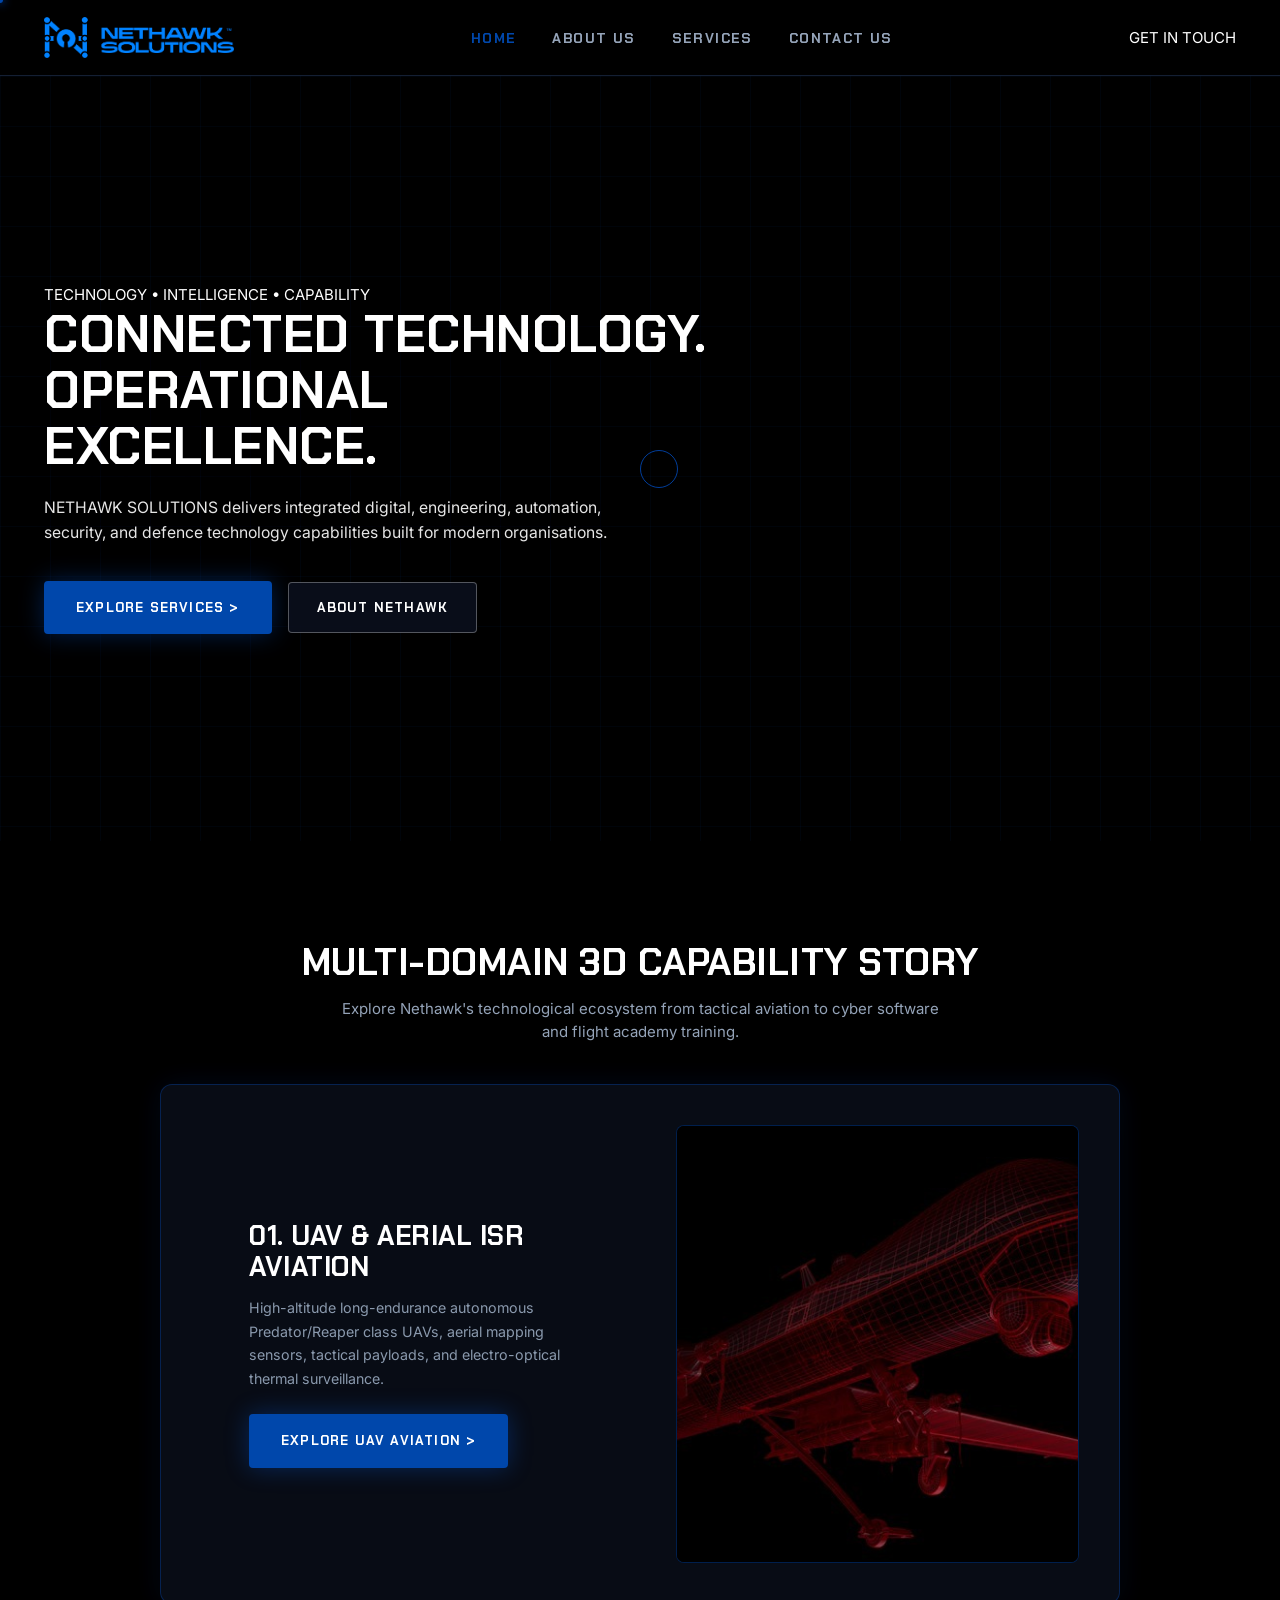
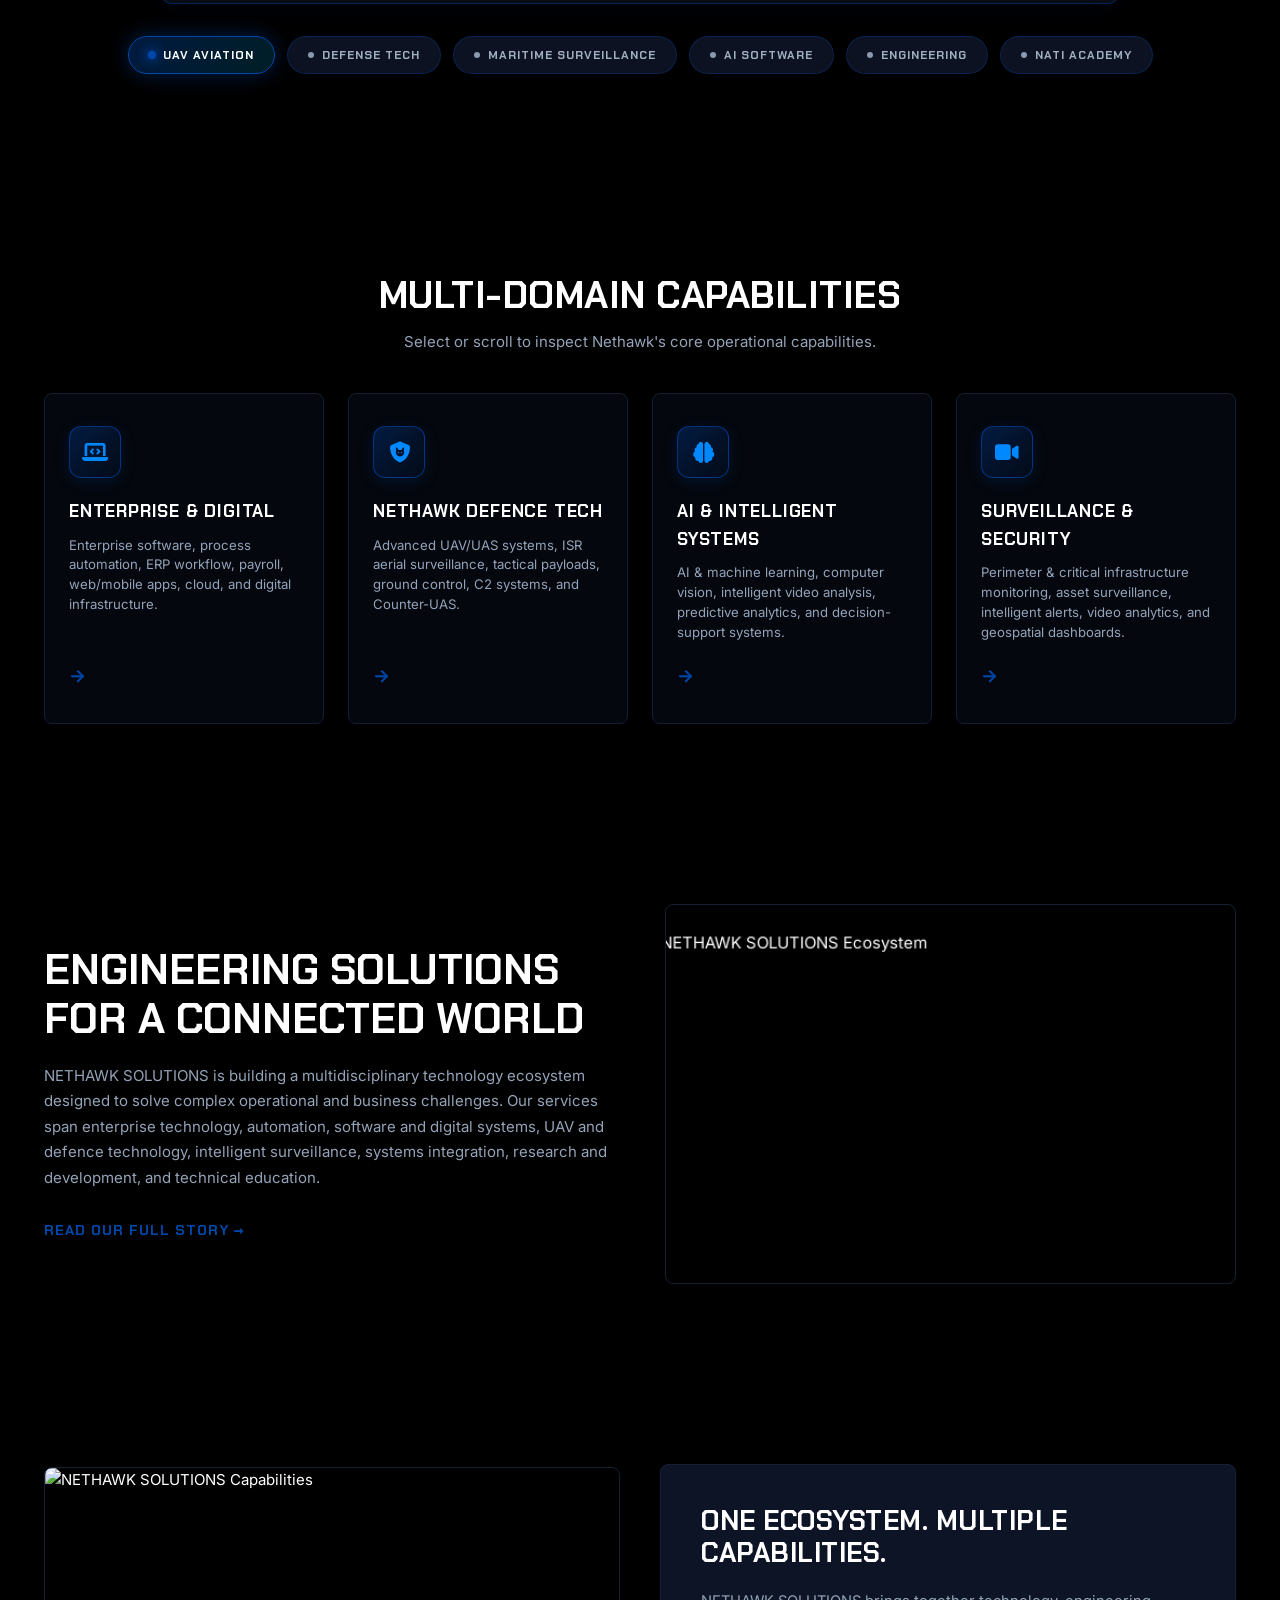
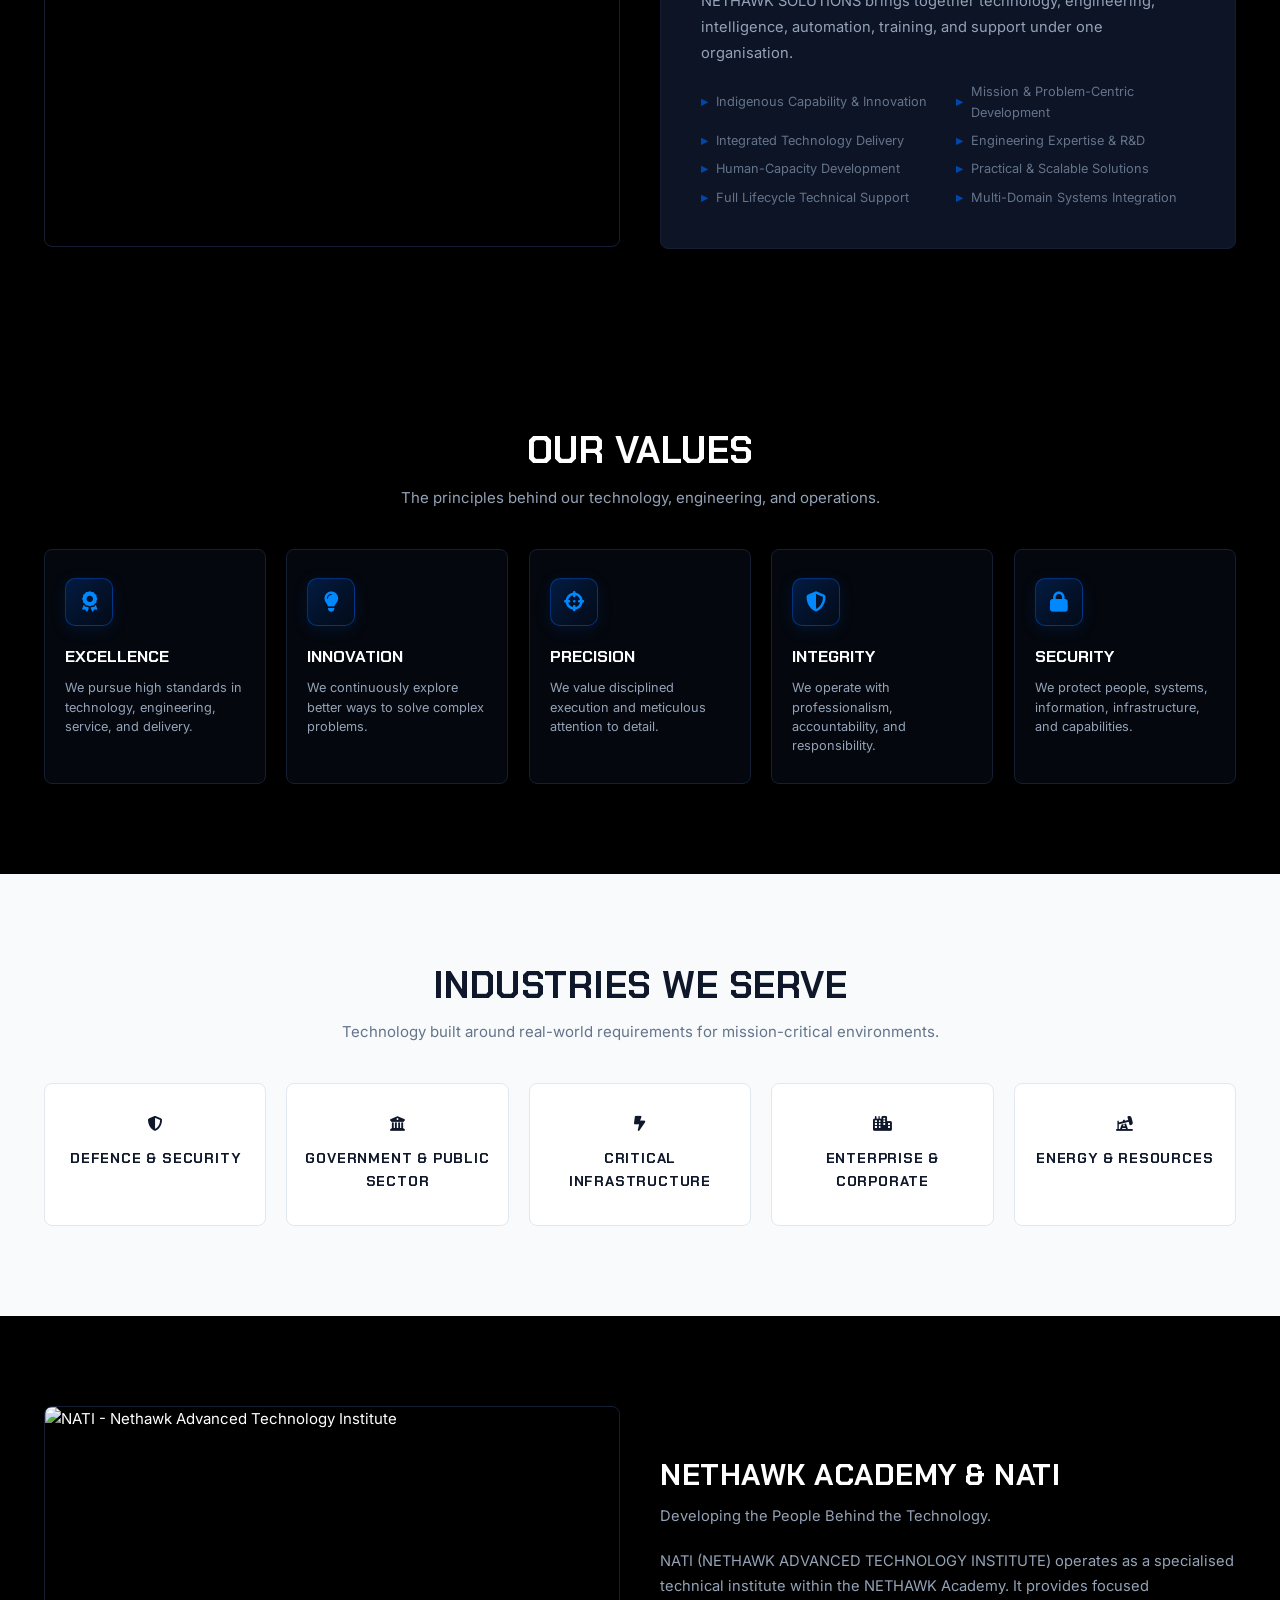
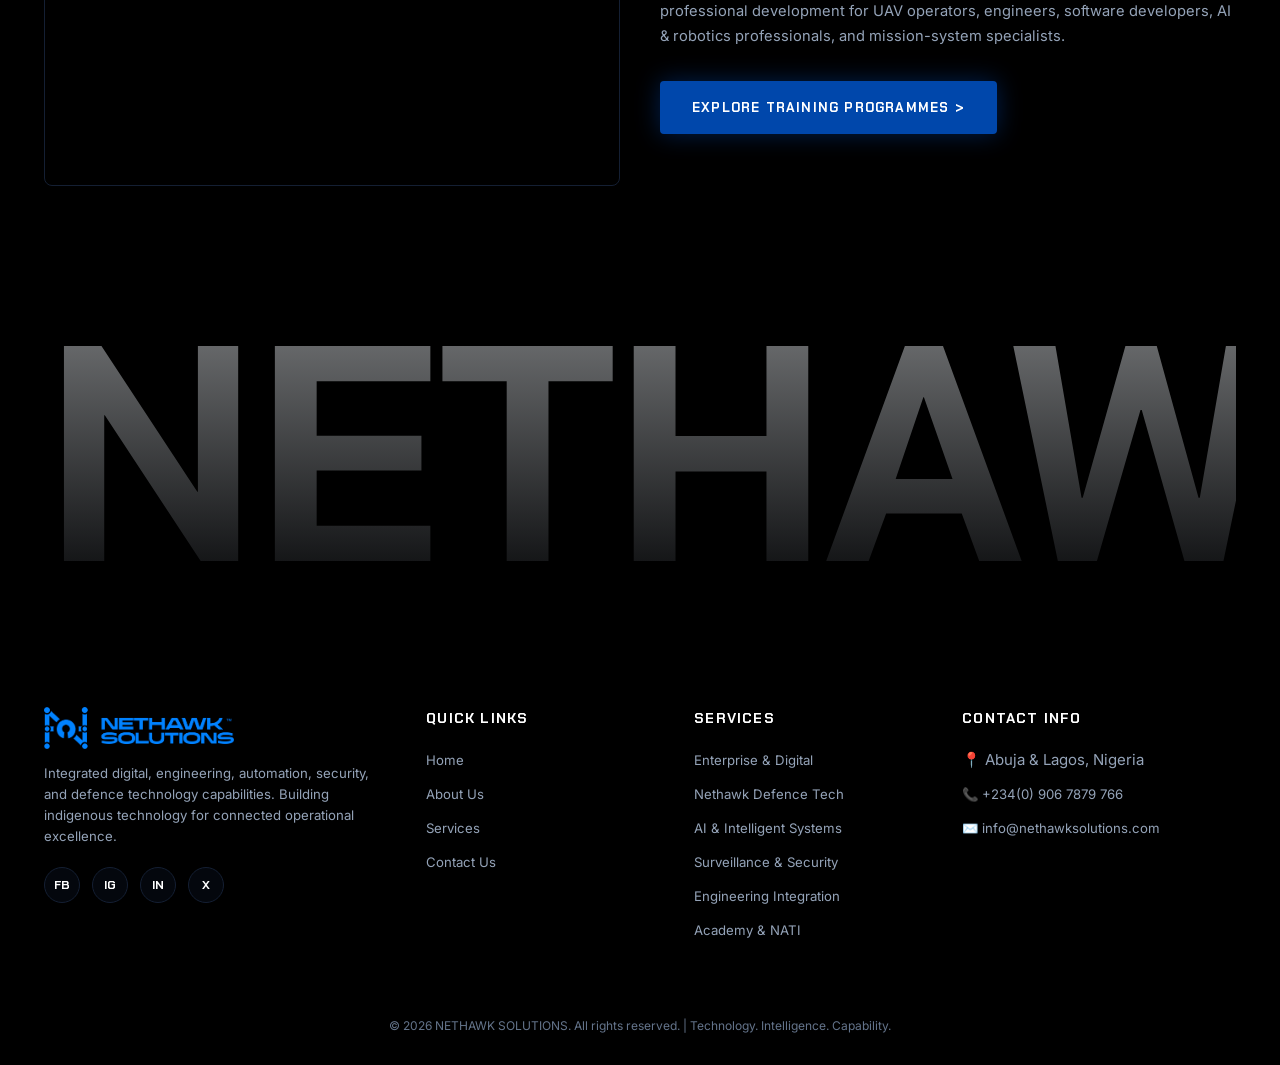
==== index.html @ d7e840ba "Add Trionn-style 3D wireframe storytelling stage, magnetic custom cursor physics, 3D card tilt & gla" ====
<!DOCTYPE html>
<html lang="en">
<head>
    <meta charset="UTF-8">
    <meta name="viewport" content="width=device-width, initial-scale=1.0">
    <title>NETHAWK SOLUTIONS | Technology. Intelligence. Capability.</title>
    
    <!-- Meta Description & SEO -->
    <meta name="description" content="NETHAWK SOLUTIONS is a technology and solutions company delivering integrated digital, engineering, automation, security, and defence technology capabilities.">
    <meta name="keywords" content="NETHAWK SOLUTIONS, Defence Tech, Unmanned Aerial Systems, Enterprise Software, AI Data Systems, Surveillance Technology, Systems Integration, NATI Academy, Nigeria">
    <meta name="author" content="NETHAWK SOLUTIONS">

    <!-- FontAwesome 6 & RemixIcon -->
    <link rel="stylesheet" href="https://cdnjs.cloudflare.com/ajax/libs/font-awesome/6.5.1/css/all.min.css">
    <link rel="stylesheet" href="https://cdn.jsdelivr.net/npm/remixicon@4.1.0/fonts/remixicon.css">

    <!-- Stylesheet -->
    <link rel="stylesheet" href="assets/css/style.css">
</head>
<body>

    <!-- Header Navigation -->
    <header class="site-header" id="navbar">
        <div class="container header-container">
            <!-- Brand Logo -->
            <a href="index.html" class="brand-logo-wrap" aria-label="NETHAWK SOLUTIONS Home">
                <img src="assets/images/Nethawk Logo.png" alt="NETHAWK SOLUTIONS" class="brand-logo-img">
            </a>

            <!-- Navigation Links -->
            <ul class="nav-menu-links">
                <li><a href="index.html" class="active">HOME</a></li>
                <li><a href="about.html">ABOUT US</a></li>
                <li><a href="services.html">SERVICES</a></li>
                <li><a href="contact.html">CONTACT US</a></li>
            </ul>

            <!-- Header Action CTA -->
            <div class="nav-actions-wrap">
                <a href="contact.html" class="btn-header-cta">GET IN TOUCH</a>
                <button class="mobile-burger-icon" id="burgerBtn" aria-label="Toggle Navigation">&#9776;</button>
            </div>
        </div>
    </header>

    <!-- Mobile Drawer Overlay -->
    <div class="mobile-nav-drawer" id="mobileDrawer">
        <ul class="mobile-nav-list">
            <li><a href="index.html" class="active">HOME</a></li>
            <li><a href="about.html">ABOUT US</a></li>
            <li><a href="services.html">SERVICES</a></li>
            <li><a href="contact.html">CONTACT US</a></li>
        </ul>
        <a href="contact.html" class="btn-primary-blue" style="margin-top: 10px;">GET IN TOUCH</a>
    </div>

    <!-- Hero Section (Tactical Video Background) -->
    <section class="hero-section">
        <video class="hero-bg-video" autoplay loop muted playsinline poster="assets/images/NTI-55.jpg">
            <source src="assets/videos/hero_background.mp4" type="video/mp4">
            <source src="Initial_Scene_-_2026-08-15_202608150450.mp4" type="video/mp4">
        </video>
        <div class="hero-overlay-mask"></div>
        <div class="hero-grid-pattern"></div>
        <div class="container">
            <div class="hero-content-box">
                <div class="hero-pills-row">
                    <span class="hero-pill-badge">TECHNOLOGY</span>
                    <span>&bull;</span>
                    <span class="hero-pill-badge">INTELLIGENCE</span>
                    <span>&bull;</span>
                    <span class="hero-pill-badge">CAPABILITY</span>
                </div>
                <h1 class="hero-headline">
                    CONNECTED TECHNOLOGY.<br>OPERATIONAL EXCELLENCE.
                </h1>
                <p class="hero-subheadline">
                    NETHAWK SOLUTIONS delivers integrated digital, engineering, automation, security, and defence technology capabilities built for modern organisations.
                </p>
                <div class="hero-cta-buttons">
                    <a href="services.html" class="btn-primary-blue">
                        EXPLORE SERVICES &gt;
                    </a>
                    <a href="about.html" class="btn-glass-outline">
                        ABOUT NETHAWK
                    </a>
                </div>
            </div>
        </div>
    </section>

    <!-- 3D Interactive Storytelling Showcase Stage -->
    <section class="post-hero-3d-showcase">
        <div class="container">
            <div class="text-center reveal-init reveal-up">
                <h2 class="section-title-main light-text">MULTI-DOMAIN 3D CAPABILITY STORY</h2>
                <p class="section-subtitle-text">Explore Nethawk's technological ecosystem from tactical aviation to cyber software and flight academy training.</p>
            </div>

            <!-- 3D Perspective Card Stage -->
            <div class="showcase-3d-stage">
                <!-- Card 0: UAV Aviation -->
                <div class="showcase-3d-card active" data-card="0" data-cursor="INSPECT">
                    <div class="showcase-card-content">
                        <h3 class="showcase-card-title">01. UAV & AERIAL ISR AVIATION</h3>
                        <p class="showcase-card-desc">High-altitude long-endurance autonomous Predator/Reaper class UAVs, aerial mapping sensors, tactical payloads, and electro-optical thermal surveillance.</p>
                        <div>
                            <a href="services.html#defence" class="btn-primary-blue" data-cursor="EXPLORE">EXPLORE UAV AVIATION &gt;</a>
                        </div>
                    </div>
                    <div class="showcase-card-media">
                        <img src="assets/images/3d_wireframe_uav_drone.jpg" alt="3D Wireframe Tactical UAV Drone">
                    </div>
                </div>

                <!-- Card 1: Defense Tech -->
                <div class="showcase-3d-card" data-card="1" data-cursor="INSPECT">
                    <div class="showcase-card-content">
                        <h3 class="showcase-card-title">02. DEFENSE TECH & ARMORED C2</h3>
                        <p class="showcase-card-desc">Tactical armored convoy defense platforms, radar threat intelligence, mobile command & control (C2) stations, and Counter-UAS hardware integration.</p>
                        <div>
                            <a href="services.html#defence" class="btn-glass-outline" data-cursor="EXPLORE">VIEW DEFENSE TECH &gt;</a>
                        </div>
                    </div>
                    <div class="showcase-card-media">
                        <img src="assets/images/3d_wireframe_armored_recon.jpg" alt="3D Wireframe Armored Recon Vehicle">
                    </div>
                </div>

                <!-- Card 2: Maritime & Infrastructure -->
                <div class="showcase-3d-card" data-card="2" data-cursor="INSPECT">
                    <div class="showcase-card-content">
                        <h3 class="showcase-card-title">03. MARITIME & INFRASTRUCTURE</h3>
                        <p class="showcase-card-desc">High-speed stealth interceptor patrol vessels, offshore oil & gas pipeline monitoring, critical infrastructure defense, and coastal perimeter surveillance.</p>
                        <div>
                            <a href="services.html#surveillance" class="btn-primary-blue" data-cursor="EXPLORE">DISCOVER MARITIME TECH &gt;</a>
                        </div>
                    </div>
                    <div class="showcase-card-media">
                        <img src="assets/images/3d_wireframe_naval_vessel.jpg" alt="3D Wireframe Stealth Naval Vessel">
                    </div>
                </div>

                <!-- Card 3: AI & Software Systems -->
                <div class="showcase-3d-card" data-card="3" data-cursor="INSPECT">
                    <div class="showcase-card-content">
                        <h3 class="showcase-card-title">04. AI, DATA & CYBER SOFTWARE</h3>
                        <p class="showcase-card-desc">Real-time computer vision analytics, neural network threat classification, enterprise software, automated ERP workflows, and secure command dashboards.</p>
                        <div>
                            <a href="services.html#ai" class="btn-glass-outline" data-cursor="EXPLORE">LEARN ABOUT AI SOFTWARE &gt;</a>
                        </div>
                    </div>
                    <div class="showcase-card-media">
                        <img src="assets/images/3d_wireframe_ai_software.jpg" alt="3D Wireframe AI Cyber C2 Command Center">
                    </div>
                </div>

                <!-- Card 4: Engineering & Manufacturing -->
                <div class="showcase-3d-card" data-card="4" data-cursor="INSPECT">
                    <div class="showcase-card-content">
                        <h3 class="showcase-card-title">05. PRECISION HARDWARE ENGINEERING</h3>
                        <p class="showcase-card-desc">Robotic assembly arms, precision defense hardware fabrication, avionics integration, mechanical prototype engineering, and full lifecycle support.</p>
                        <div>
                            <a href="services.html#engineering" class="btn-primary-blue" data-cursor="EXPLORE">VIEW ENGINEERING SPECS &gt;</a>
                        </div>
                    </div>
                    <div class="showcase-card-media">
                        <img src="assets/images/3d_wireframe_engineering.jpg" alt="3D Wireframe Hardware Assembly Robotic Arm">
                    </div>
                </div>

                <!-- Card 5: Training & NATI Academy -->
                <div class="showcase-3d-card" data-card="5" data-cursor="INSPECT">
                    <div class="showcase-card-content">
                        <h3 class="showcase-card-title">06. NATI ACADEMY & PILOT TRAINING</h3>
                        <p class="showcase-card-desc">Specialized technical institute training BVLOS certified UAV flight operators, defense electronics engineers, robotics specialists, and mission system crews.</p>
                        <div>
                            <a href="services.html#academy" class="btn-glass-outline" data-cursor="EXPLORE">ENROLL IN ACADEMY &gt;</a>
                        </div>
                    </div>
                    <div class="showcase-card-media">
                        <img src="assets/images/3d_wireframe_academy.jpg" alt="3D Wireframe Flight Simulator Cockpit Console">
                    </div>
                </div>
            </div>

            <!-- Interactive Domain Story Controls Bar -->
            <div class="showcase-controls-bar">
                <button class="showcase-pill-btn active" data-target="0">
                    <span class="showcase-pill-dot"></span> UAV AVIATION
                </button>
                <button class="showcase-pill-btn" data-target="1">
                    <span class="showcase-pill-dot"></span> DEFENSE TECH
                </button>
                <button class="showcase-pill-btn" data-target="2">
                    <span class="showcase-pill-dot"></span> MARITIME SURVEILLANCE
                </button>
                <button class="showcase-pill-btn" data-target="3">
                    <span class="showcase-pill-dot"></span> AI SOFTWARE
                </button>
                <button class="showcase-pill-btn" data-target="4">
                    <span class="showcase-pill-dot"></span> ENGINEERING
                </button>
                <button class="showcase-pill-btn" data-target="5">
                    <span class="showcase-pill-dot"></span> NATI ACADEMY
                </button>
            </div>
        </div>
    </section>

    <!-- Core Divisions Section -->
    <section class="capabilities-section">
        <div class="container">
            <div class="text-center reveal-init reveal-up">
                <h2 class="section-title-main light-text">MULTI-DOMAIN CAPABILITIES</h2>
                <p class="section-subtitle-text">Select or scroll to inspect Nethawk's core operational capabilities.</p>
            </div>
            
            <div class="capabilities-grid" style="margin-top: 40px;">
                <!-- Division 1 -->
                <div class="capability-card">
                    <div>
                        <div class="capability-icon-box">
                            <i class="fa-solid fa-laptop-code"></i>
                        </div>
                        <h3 class="capability-title">ENTERPRISE & DIGITAL</h3>
                        <p class="capability-desc">Enterprise software, process automation, ERP workflow, payroll, web/mobile apps, cloud, and digital infrastructure.</p>
                    </div>
                    <a href="services.html#enterprise" class="capability-link-arrow">&rarr;</a>
                </div>

                <!-- Division 2 -->
                <div class="capability-card">
                    <div>
                        <div class="capability-icon-box">
                            <i class="fa-solid fa-shield-cat"></i>
                        </div>
                        <h3 class="capability-title">NETHAWK DEFENCE TECH</h3>
                        <p class="capability-desc">Advanced UAV/UAS systems, ISR aerial surveillance, tactical payloads, ground control, C2 systems, and Counter-UAS.</p>
                    </div>
                    <a href="services.html#defence" class="capability-link-arrow">&rarr;</a>
                </div>

                <!-- Division 3 -->
                <div class="capability-card">
                    <div>
                        <div class="capability-icon-box">
                            <i class="fa-solid fa-brain"></i>
                        </div>
                        <h3 class="capability-title">AI & INTELLIGENT SYSTEMS</h3>
                        <p class="capability-desc">AI & machine learning, computer vision, intelligent video analysis, predictive analytics, and decision-support systems.</p>
                    </div>
                    <a href="services.html#ai" class="capability-link-arrow">&rarr;</a>
                </div>

                <!-- Division 4 -->
                <div class="capability-card">
                    <div>
                        <div class="capability-icon-box">
                            <i class="fa-solid fa-video"></i>
                        </div>
                        <h3 class="capability-title">SURVEILLANCE & SECURITY</h3>
                        <p class="capability-desc">Perimeter & critical infrastructure monitoring, asset surveillance, intelligent alerts, video analytics, and geospatial dashboards.</p>
                    </div>
                    <a href="services.html#surveillance" class="capability-link-arrow">&rarr;</a>
                </div>
            </div>
        </div>
    </section>

    <!-- About Nethawk Solutions Section -->
    <section class="about-nethawk-section">
        <div class="container">
            <div class="about-grid-wrap">
                <div class="about-content-left">
                    <h2>ENGINEERING SOLUTIONS FOR A CONNECTED WORLD</h2>
                    <p>
                        NETHAWK SOLUTIONS is building a multidisciplinary technology ecosystem designed to solve complex operational and business challenges. Our services span enterprise technology, automation, software and digital systems, UAV and defence technology, intelligent surveillance, systems integration, research and development, and technical education.
                    </p>
                    <a href="about.html" class="about-more-link">
                        READ OUR FULL STORY &rarr;
                    </a>
                </div>
                <div class="about-media-card">
                    <img src="assets/images/NSL DRONE CAPTURE-2 (1).jpg" alt="NETHAWK SOLUTIONS Ecosystem">
                </div>
            </div>
        </div>
    </section>

    <!-- Why Nethawk Solutions / Our Advantage -->
    <section class="why-choose-section">
        <div class="container">
            <div class="why-choose-grid">
                <div class="why-choose-img-wrap">
                    <img src="assets/images/NTI-55.jpg" alt="NETHAWK SOLUTIONS Capabilities">
                </div>
                <div class="why-choose-glass-card">
                    <h2 class="section-title-main light-text" style="font-size: 1.8rem; margin-bottom: 20px;">ONE ECOSYSTEM. MULTIPLE CAPABILITIES.</h2>
                    <p>
                        NETHAWK SOLUTIONS brings together technology, engineering, intelligence, automation, training, and support under one organisation.
                    </p>
                    <ul class="service-specs-list" style="margin-top: 16px;">
                        <li>Indigenous Capability & Innovation</li>
                        <li>Mission & Problem-Centric Development</li>
                        <li>Integrated Technology Delivery</li>
                        <li>Engineering Expertise & R&D</li>
                        <li>Human-Capacity Development</li>
                        <li>Practical & Scalable Solutions</li>
                        <li>Full Lifecycle Technical Support</li>
                        <li>Multi-Domain Systems Integration</li>
                    </ul>
                </div>
            </div>
        </div>
    </section>

    <!-- Our Values Section -->
    <section class="values-section">
        <div class="container">
            <div class="text-center">
                <h2 class="section-title-main light-text">OUR VALUES</h2>
                <p class="section-subtitle-text">The principles behind our technology, engineering, and operations.</p>
            </div>

            <div class="values-grid">
                <!-- Value 1 -->
                <div class="value-card">
                    <div class="value-card-icon">
                        <i class="fa-solid fa-award"></i>
                    </div>
                    <div class="value-title">Excellence</div>
                    <div class="value-desc">We pursue high standards in technology, engineering, service, and delivery.</div>
                </div>

                <!-- Value 2 -->
                <div class="value-card">
                    <div class="value-card-icon">
                        <i class="fa-solid fa-lightbulb"></i>
                    </div>
                    <div class="value-title">Innovation</div>
                    <div class="value-desc">We continuously explore better ways to solve complex problems.</div>
                </div>

                <!-- Value 3 -->
                <div class="value-card">
                    <div class="value-card-icon">
                        <i class="fa-solid fa-crosshairs"></i>
                    </div>
                    <div class="value-title">Precision</div>
                    <div class="value-desc">We value disciplined execution and meticulous attention to detail.</div>
                </div>

                <!-- Value 4 -->
                <div class="value-card">
                    <div class="value-card-icon">
                        <i class="fa-solid fa-shield-halved"></i>
                    </div>
                    <div class="value-title">Integrity</div>
                    <div class="value-desc">We operate with professionalism, accountability, and responsibility.</div>
                </div>

                <!-- Value 5 -->
                <div class="value-card">
                    <div class="value-card-icon">
                        <i class="fa-solid fa-lock"></i>
                    </div>
                    <div class="value-title">Security</div>
                    <div class="value-desc">We protect people, systems, information, infrastructure, and capabilities.</div>
                </div>
            </div>
        </div>
    </section>

    <!-- Industries We Serve Section -->
    <section class="industries-serve-section">
        <div class="container">
            <div class="text-center">
                <h2 class="section-title-main dark-text">INDUSTRIES WE SERVE</h2>
                <p class="section-subtitle-text dark-sub">
                    Technology built around real-world requirements for mission-critical environments.
                </p>
            </div>

            <div class="industries-icons-grid">
                <div class="industry-icon-card">
                    <i class="fa-solid fa-shield-halved"></i>
                    <label>Defence & Security</label>
                </div>

                <div class="industry-icon-card">
                    <i class="fa-solid fa-building-columns"></i>
                    <label>Government & Public Sector</label>
                </div>

                <div class="industry-icon-card">
                    <i class="fa-solid fa-bolt-lightning"></i>
                    <label>Critical Infrastructure</label>
                </div>

                <div class="industry-icon-card">
                    <i class="fa-solid fa-city"></i>
                    <label>Enterprise & Corporate</label>
                </div>

                <div class="industry-icon-card">
                    <i class="fa-solid fa-oil-well"></i>
                    <label>Energy & Resources</label>
                </div>
            </div>
        </div>
    </section>

    <!-- Train With Us Section (Academy & NATI) -->
    <section class="train-section">
        <div class="container">
            <div class="train-card-split">
                <div class="train-media-frame">
                    <img src="assets/images/NTI-55.jpg" alt="NATI - Nethawk Advanced Technology Institute">
                </div>
                <div class="train-info-box">
                    <h2 class="section-title-main light-text" style="font-size: 2rem; margin-bottom: 12px;">NETHAWK ACADEMY & NATI</h2>
                    <p class="section-subtitle-text" style="text-align: left; margin-bottom: 20px;">
                        Developing the People Behind the Technology.
                    </p>
                    <p>
                        NATI (NETHAWK ADVANCED TECHNOLOGY INSTITUTE) operates as a specialised technical institute within the NETHAWK Academy. It provides focused professional development for UAV operators, engineers, software developers, AI & robotics professionals, and mission-system specialists.
                    </p>
                    <a href="services.html#academy" class="btn-primary-blue" style="margin-top: 16px;">
                        EXPLORE TRAINING PROGRAMMES &gt;
                    </a>
                </div>
            </div>
        </div>
    </section>

    <!-- Giant Brand Typography Section (Shield AI Style) -->
    <section class="footer-giant-banner">
        <div class="container">
            <div class="footer-giant-wrapper">
                <div class="footer-giant-text-wrap">
                    <div class="footer-giant-text">NETHAWK</div>
                </div>
            </div>
        </div>
    </section>

    <!-- Footer -->
    <footer class="site-footer">
        <div class="container">
            <div class="footer-top-grid">
                <!-- Brand Info Column -->
                <div class="footer-brand-col">
                    <div class="brand-logo-wrap">
                        <img src="assets/images/Nethawk Logo.png" alt="NETHAWK SOLUTIONS" class="brand-logo-img">
                    </div>
                    <p>
                        Integrated digital, engineering, automation, security, and defence technology capabilities. Building indigenous technology for connected operational excellence.
                    </p>
                    <div class="footer-social-icons">
                        <a href="#" aria-label="Facebook">FB</a>
                        <a href="#" aria-label="Instagram">IG</a>
                        <a href="#" aria-label="LinkedIn">IN</a>
                        <a href="#" aria-label="X Twitter">X</a>
                    </div>
                </div>

                <div>
                    <h4 class="footer-col-title">QUICK LINKS</h4>
                    <ul class="footer-links-list">
                        <li><a href="index.html">Home</a></li>
                        <li><a href="about.html">About Us</a></li>
                        <li><a href="services.html">Services</a></li>
                        <li><a href="contact.html">Contact Us</a></li>
                    </ul>
                </div>

                <div>
                    <h4 class="footer-col-title">SERVICES</h4>
                    <ul class="footer-links-list">
                        <li><a href="services.html#enterprise">Enterprise & Digital</a></li>
                        <li><a href="services.html#defence">Nethawk Defence Tech</a></li>
                        <li><a href="services.html#ai">AI & Intelligent Systems</a></li>
                        <li><a href="services.html#surveillance">Surveillance & Security</a></li>
                        <li><a href="services.html#engineering">Engineering Integration</a></li>
                        <li><a href="services.html#academy">Academy & NATI</a></li>
                    </ul>
                </div>

                <div>
                    <h4 class="footer-col-title">CONTACT INFO</h4>
                    <ul class="footer-links-list">
                        <li><span>📍 Abuja & Lagos, Nigeria</span></li>
                        <li><a href="tel:+2349067879766">📞 +234(0) 906 7879 766</a></li>
                        <li><a href="mailto:info@nethawksolutions.com">✉️ info@nethawksolutions.com</a></li>
                    </ul>
                </div>
            </div>

            <div class="footer-bottom-bar">
                <span>&copy; 2026 NETHAWK SOLUTIONS. All rights reserved. | Technology. Intelligence. Capability.</span>
            </div>
        </div>
    </footer>

    <!-- Interactive Navigation JavaScript -->
    <script>
        document.addEventListener('DOMContentLoaded', () => {
            const navbar = document.getElementById('navbar');
            const burgerBtn = document.getElementById('burgerBtn');
            const mobileDrawer = document.getElementById('mobileDrawer');

            window.addEventListener('scroll', () => {
                if (window.scrollY > 40) {
                    navbar.classList.add('scrolled');
                } else {
                    navbar.classList.remove('scrolled');
                }
            });

            if (burgerBtn && mobileDrawer) {
                burgerBtn.addEventListener('click', () => {
                    mobileDrawer.classList.toggle('open');
                    burgerBtn.innerHTML = mobileDrawer.classList.contains('open') ? '&times;' : '&#9776;';
                });

                mobileDrawer.querySelectorAll('a').forEach(link => {
                    link.addEventListener('click', () => {
                        mobileDrawer.classList.remove('open');
                        burgerBtn.innerHTML = '&#9776;';
                    });
                });
            }
        });
    </script>
    <script src="assets/js/main.js"></script>
    <script src="assets/js/trionn_effects.js"></script>
</body>
</html>
---- assets/css/style.css ----
/* ==========================================================================
   NetHawk Solutions - Tactical Dark UI Stylesheet
   Ultra High-Fidelity Responsive Design (Desktop & Mobile Optimized)
   ========================================================================== */

@import url('https://fonts.googleapis.com/css2?family=Chakra+Petch:ital,wght@0,500;0,600;0,700;1,700&family=Inter:wght@300;400;500;600;700;800&display=swap');

:root {
  /* Brand Tactical Colors */
  --color-dark-bg: #000000;        /* Pure Black Background */
  --color-dark-surface: #000000;   /* Pure Black Command Surface */
  --color-dark-card: #04070d;      /* Pitch Black Tactical Card */
  --color-dark-card-hover: #090f1d;
  --color-dark-border: #141f33;    /* Card Border */
  --color-border-glow: rgba(0, 71, 171, 0.4);

  --color-blue-primary: #0047AB;   /* Darker Deep Tactical Blue Accent */
  --color-blue-hover: #003685;     /* Darker Hover Blue */
  --color-blue-dark: #002660;
  --color-blue-light: #EBF3FF;
  --color-blue-glow: rgba(0, 71, 171, 0.5);

  --color-light-bg: #FFFFFF;
  --color-light-surface: #F8FAFC;
  --color-light-card: #FFFFFF;
  --color-light-border: #E2E8F0;

  --color-text-white: #FFFFFF;
  --color-text-dim: #94A3B8;
  --color-text-dark: #0F172A;
  --color-text-muted: #64748B;

  --font-heading: 'Chakra Petch', sans-serif;
  --font-body: 'Inter', sans-serif;

  --radius-sm: 4px;
  --radius-md: 8px;
  --radius-lg: 12px;
  --radius-xl: 16px;

  --transition: all 0.25s cubic-bezier(0.16, 1, 0.3, 1);
  --shadow-card: 0 10px 30px -10px rgba(0, 0, 0, 0.5);
  --shadow-blue-glow: 0 0 25px rgba(0, 102, 255, 0.3);
}

/* Reset & Baseline */
*, *::before, *::after {
  box-sizing: border-box;
  margin: 0;
  padding: 0;
}

html {
  scroll-behavior: smooth;
  font-size: 15px;
}

body {
  font-family: var(--font-body);
  background-color: var(--color-dark-bg);
  color: var(--color-text-white);
  line-height: 1.6;
  overflow-x: hidden;
  -webkit-font-smoothing: antialiased;
}

a {
  color: inherit;
  text-decoration: none;
  transition: var(--transition);
}

img, video {
  max-width: 100%;
  height: auto;
  display: block;
}

.container {
  width: 100%;
  max-width: 1240px;
  margin: 0 auto;
  padding: 0 24px;
}

/* Helper Utilities */
.text-center { text-align: center; }
.text-blue { color: var(--color-blue-primary); }

.section-title-main {
  font-family: var(--font-heading);
  font-size: clamp(1.6rem, 3.2vw, 2.5rem);
  font-weight: 800;
  letter-spacing: 0.5px;
  text-transform: uppercase;
  line-height: 1.18;
  margin-bottom: 12px;
}

.section-title-main.dark-text {
  color: var(--color-text-dark);
}

.section-title-main.light-text {
  color: var(--color-text-white);
}

.section-subtitle-text {
  font-size: 1rem;
  color: var(--color-text-dim);
  max-width: 620px;
  margin: 0 auto 40px auto;
  line-height: 1.55;
}

.section-subtitle-text.dark-sub {
  color: var(--color-text-muted);
}

/* ==========================================================================
   Header & Navbar
   ========================================================================== */
.site-header {
  position: sticky;
  top: 0;
  left: 0;
  width: 100%;
  height: 76px;
  background-color: rgba(0, 0, 0, 0.95);
  backdrop-filter: blur(16px);
  -webkit-backdrop-filter: blur(16px);
  border-bottom: 1px solid var(--color-dark-border);
  z-index: 1000;
  display: flex;
  align-items: center;
  transition: var(--transition);
}

.site-header.scrolled {
  height: 64px;
  box-shadow: 0 10px 30px rgba(0, 0, 0, 0.8);
}

.header-container {
  display: flex;
  align-items: center;
  justify-content: space-between;
  width: 100%;
  position: relative;
}

.brand-logo-wrap {
  display: flex;
  align-items: center;
  z-index: 1002;
}

.brand-logo-img {
  height: 42px;
  width: auto;
  object-fit: contain;
  filter: brightness(2) saturate(1.6);
}

.nav-menu-links {
  display: flex;
  align-items: center;
  gap: 36px;
  list-style: none;
}

.nav-menu-links a {
  font-family: var(--font-heading);
  font-size: 0.92rem;
  font-weight: 700;
  letter-spacing: 1.4px;
  text-transform: uppercase;
  color: var(--color-text-dim);
  padding: 8px 0;
}

.nav-menu-links a:hover,
.nav-menu-links a.active {
  color: var(--color-blue-primary);
}

/* Mobile Burger Button */
.mobile-burger-icon {
  display: none;
  background: rgba(15, 23, 42, 0.8);
  border: 1px solid var(--color-dark-border);
  color: var(--color-text-white);
  padding: 8px 12px;
  border-radius: var(--radius-sm);
  font-size: 1.4rem;
  cursor: pointer;
  z-index: 1002;
  transition: var(--transition);
  line-height: 1;
}

.mobile-burger-icon:hover {
  border-color: var(--color-blue-primary);
  color: var(--color-blue-primary);
}

/* Mobile Drawer Overlay */
.mobile-nav-drawer {
  position: fixed;
  top: 0;
  left: 0;
  width: 100%;
  height: 100vh;
  background-color: rgba(0, 0, 0, 0.98);
  backdrop-filter: blur(20px);
  -webkit-backdrop-filter: blur(20px);
  z-index: 1001;
  display: flex;
  flex-direction: column;
  justify-content: center;
  align-items: center;
  gap: 28px;
  opacity: 0;
  visibility: hidden;
  transform: translateY(-10px);
  transition: all 0.3s cubic-bezier(0.16, 1, 0.3, 1);
  padding: 40px 24px;
}

.mobile-nav-drawer.open {
  opacity: 1;
  visibility: visible;
  transform: translateY(0);
}

.mobile-nav-drawer .mobile-nav-list {
  list-style: none;
  display: flex;
  flex-direction: column;
  align-items: center;
  gap: 24px;
  width: 100%;
}

.mobile-nav-drawer .mobile-nav-list a {
  font-family: var(--font-heading);
  font-size: 1.4rem;
  font-weight: 800;
  letter-spacing: 2px;
  text-transform: uppercase;
  color: var(--color-text-white);
  transition: var(--transition);
}

.mobile-nav-drawer .mobile-nav-list a:hover,
.mobile-nav-drawer .mobile-nav-list a.active {
  color: var(--color-blue-primary);
}

/* ==========================================================================
   Hero Section
   ========================================================================== */
.hero-section {
  position: relative;
  min-height: 85vh;
  display: flex;
  align-items: center;
  overflow: hidden;
  background-color: var(--color-dark-bg);
}

.hero-bg-video {
  position: absolute;
  top: 50%;
  left: 50%;
  min-width: 100%;
  min-height: 100%;
  transform: translate(-50%, -50%);
  object-fit: cover;
  z-index: 0;
  opacity: 0.95;
  filter: brightness(0.9) contrast(1.05);
}

.hero-overlay-mask {
  position: absolute;
  inset: 0;
  background: linear-gradient(180deg, rgba(0, 0, 0, 0.65) 0%, rgba(0, 0, 0, 0.3) 50%, rgba(0, 0, 0, 0.95) 100%),
              radial-gradient(circle at 20% 50%, rgba(0, 0, 0, 0.75) 0%, transparent 75%);
  z-index: 1;
}

.hero-grid-pattern {
  position: absolute;
  inset: 0;
  background-image: 
    linear-gradient(rgba(0, 102, 255, 0.04) 1px, transparent 1px),
    linear-gradient(90deg, rgba(0, 102, 255, 0.04) 1px, transparent 1px);
  background-size: 50px 50px;
  z-index: 1;
  pointer-events: none;
}

.hero-content-box {
  position: relative;
  z-index: 2;
  max-width: 680px;
  padding: 80px 0;
}

.hero-headline {
  font-family: var(--font-heading);
  font-size: clamp(2rem, 5vw, 3.4rem);
  font-weight: 800;
  line-height: 1.1;
  color: var(--color-text-white);
  text-transform: uppercase;
  letter-spacing: 0.5px;
  margin-bottom: 20px;
  text-shadow: 0 4px 20px rgba(0,0,0,0.8);
}

.hero-subheadline {
  font-size: 1.05rem;
  color: rgba(255, 255, 255, 0.9);
  line-height: 1.6;
  margin-bottom: 36px;
  max-width: 580px;
  text-shadow: 0 2px 10px rgba(0,0,0,0.8);
}

.hero-cta-buttons {
  display: flex;
  align-items: center;
  gap: 16px;
  flex-wrap: wrap;
}

.btn-primary-blue {
  font-family: var(--font-heading);
  background-color: var(--color-blue-primary);
  color: var(--color-text-white);
  border: 2px solid var(--color-blue-primary);
  font-size: 0.88rem;
  font-weight: 800;
  letter-spacing: 1.2px;
  text-transform: uppercase;
  padding: 14px 30px;
  border-radius: var(--radius-sm);
  transition: var(--transition);
  display: inline-flex;
  align-items: center;
  justify-content: center;
  gap: 10px;
  cursor: pointer;
  box-shadow: var(--shadow-blue-glow);
}

.btn-primary-blue:hover {
  background-color: var(--color-blue-hover);
  border-color: var(--color-blue-hover);
  transform: translateY(-2px);
}

.btn-glass-outline {
  font-family: var(--font-heading);
  background: rgba(15, 23, 42, 0.6);
  border: 1.5px solid rgba(255, 255, 255, 0.3);
  color: var(--color-text-white);
  font-size: 0.88rem;
  font-weight: 700;
  letter-spacing: 1.2px;
  text-transform: uppercase;
  padding: 14px 28px;
  border-radius: var(--radius-sm);
  transition: var(--transition);
  backdrop-filter: blur(8px);
  display: inline-flex;
  align-items: center;
  justify-content: center;
}

.btn-glass-outline:hover {
  border-color: var(--color-blue-primary);
  background: rgba(0, 102, 255, 0.15);
  color: var(--color-text-white);
}

/* ==========================================================================
   Our Capabilities Section
   ========================================================================== */
.capabilities-section {
  background-color: var(--color-dark-bg);
  padding: 90px 0;
  border-bottom: 1px solid var(--color-dark-border);
}

.capabilities-grid {
  display: grid;
  grid-template-columns: repeat(4, 1fr);
  gap: 24px;
}

.capability-card {
  background-color: var(--color-dark-card);
  border: 1px solid var(--color-dark-border);
  padding: 32px 24px;
  border-radius: var(--radius-md);
  transition: var(--transition);
  display: flex;
  flex-direction: column;
  justify-content: space-between;
  min-height: 240px;
  position: relative;
}

.capability-card:hover {
  border-color: var(--color-blue-primary);
  background-color: var(--color-dark-card-hover);
  box-shadow: var(--shadow-blue-glow);
  transform: translateY(-4px);
}

.capability-icon-box {
  width: 52px;
  height: 52px;
  background: linear-gradient(135deg, rgba(0, 102, 255, 0.22) 0%, rgba(0, 38, 96, 0.12) 100%);
  border: 1.5px solid rgba(0, 102, 255, 0.4);
  border-radius: 12px;
  display: flex;
  align-items: center;
  justify-content: center;
  color: #0088FF;
  font-size: 1.4rem;
  margin-bottom: 20px;
  box-shadow: 0 4px 15px rgba(0, 71, 171, 0.2);
  transition: var(--transition);
}

.capability-icon-box svg,
.capability-icon-box i {
  font-size: 1.4rem;
  color: #0088FF;
}

.capability-title {
  font-family: var(--font-heading);
  font-size: 1.15rem;
  font-weight: 800;
  letter-spacing: 0.8px;
  text-transform: uppercase;
  color: var(--color-text-white);
  margin-bottom: 10px;
}

.capability-desc {
  font-size: 0.88rem;
  color: var(--color-text-dim);
  line-height: 1.5;
  margin-bottom: 20px;
}

.capability-link-arrow {
  color: var(--color-blue-primary);
  font-size: 1.2rem;
  font-weight: 700;
  display: inline-flex;
  align-items: center;
  gap: 6px;
  transition: var(--transition);
}

.capability-card:hover .capability-link-arrow {
  transform: translateX(4px);
}

/* ==========================================================================
   About Nethawk Solutions Section
   ========================================================================== */
.about-nethawk-section {
  background-color: var(--color-dark-surface);
  padding: 90px 0;
  border-bottom: 1px solid var(--color-dark-border);
}

.about-grid-wrap {
  display: grid;
  grid-template-columns: 1fr 1fr;
  gap: 50px;
  align-items: center;
}

.about-content-left h2 {
  font-family: var(--font-heading);
  font-size: clamp(1.8rem, 3.5vw, 2.8rem);
  font-weight: 800;
  line-height: 1.15;
  text-transform: uppercase;
  margin-bottom: 20px;
}

.about-content-left p {
  font-size: 1rem;
  color: var(--color-text-dim);
  line-height: 1.7;
  margin-bottom: 28px;
}

.about-more-link {
  font-family: var(--font-heading);
  color: var(--color-blue-primary);
  font-size: 0.95rem;
  font-weight: 700;
  letter-spacing: 1px;
  text-transform: uppercase;
  display: inline-flex;
  align-items: center;
  gap: 8px;
}

.about-more-link:hover {
  color: var(--color-text-white);
}

.about-media-card {
  position: relative;
  border-radius: var(--radius-md);
  overflow: hidden;
  border: 1px solid var(--color-dark-border);
  box-shadow: var(--shadow-card);
  height: 380px;
}

.about-media-card img {
  width: 100%;
  height: 100%;
  object-fit: cover;
}

/* ==========================================================================
   Our Statistics Section (Light Cards)
   ========================================================================== */
.statistics-section {
  background-color: var(--color-dark-bg);
  padding: 80px 0;
  border-bottom: 1px solid var(--color-dark-border);
}

.stats-grid {
  display: grid;
  grid-template-columns: repeat(4, 1fr);
  gap: 24px;
}

.stat-card-white {
  background-color: var(--color-light-card);
  color: var(--color-text-dark);
  padding: 32px 24px;
  border-radius: var(--radius-md);
  box-shadow: 0 10px 25px rgba(0, 0, 0, 0.4);
  text-align: left;
  transition: var(--transition);
}

.stat-card-white:hover {
  transform: translateY(-4px);
  box-shadow: 0 15px 35px rgba(0, 102, 255, 0.2);
}

.stat-number-big {
  font-family: var(--font-heading);
  font-size: clamp(2.2rem, 4vw, 2.8rem);
  font-weight: 800;
  color: var(--color-text-dark);
  line-height: 1;
  margin-bottom: 8px;
}

.stat-label-text {
  font-size: 0.88rem;
  font-weight: 600;
  color: var(--color-text-muted);
}

/* ==========================================================================
   Technology That Sees Further Section
   ========================================================================== */
.technology-section {
  background-color: var(--color-dark-surface);
  padding: 90px 0;
  border-bottom: 1px solid var(--color-dark-border);
}

.tech-grid-layout {
  display: grid;
  grid-template-columns: 1fr 1fr;
  gap: 50px;
  align-items: center;
}

.tech-list-items {
  display: flex;
  flex-direction: column;
  gap: 16px;
  margin-top: 24px;
}

.tech-item-row {
  display: flex;
  align-items: center;
  gap: 16px;
  font-family: var(--font-heading);
  font-size: 0.98rem;
  font-weight: 700;
  letter-spacing: 0.8px;
  text-transform: uppercase;
  color: var(--color-text-white);
  padding: 12px 16px;
  background: var(--color-dark-card);
  border: 1px solid var(--color-dark-border);
  border-radius: var(--radius-sm);
}

.tech-item-icon {
  color: var(--color-blue-primary);
  display: flex;
  align-items: center;
  flex-shrink: 0;
}

.tech-image-frame {
  position: relative;
  border-radius: var(--radius-md);
  overflow: hidden;
  border: 1px solid var(--color-dark-border);
  box-shadow: var(--shadow-card);
  height: 380px;
}

.tech-image-frame img {
  width: 100%;
  height: 100%;
  object-fit: cover;
}

/* ==========================================================================
   Solutions Section (Visual Overlay Cards)
   ========================================================================== */
.solutions-section {
  background-color: var(--color-dark-bg);
  padding: 90px 0;
  border-bottom: 1px solid var(--color-dark-border);
}

.solutions-header-row {
  display: flex;
  justify-content: space-between;
  align-items: flex-end;
  margin-bottom: 40px;
  gap: 20px;
}

.solutions-cards-grid {
  display: grid;
  grid-template-columns: repeat(4, 1fr);
  gap: 20px;
}

.solution-visual-card {
  position: relative;
  height: 280px;
  border-radius: var(--radius-md);
  overflow: hidden;
  border: 1px solid var(--color-dark-border);
  display: flex;
  flex-direction: column;
  justify-content: flex-end;
  padding: 24px;
  transition: var(--transition);
}

.solution-visual-card:hover {
  border-color: var(--color-blue-primary);
  transform: translateY(-4px);
  box-shadow: var(--shadow-blue-glow);
}

.solution-visual-bg {
  position: absolute;
  inset: 0;
  width: 100%;
  height: 100%;
  object-fit: cover;
  transition: var(--transition);
}

.solution-visual-card:hover .solution-visual-bg {
  transform: scale(1.05);
}

.solution-visual-overlay {
  position: absolute;
  inset: 0;
  background: linear-gradient(180deg, rgba(0, 0, 0, 0.2) 0%, rgba(0, 0, 0, 0.95) 100%);
}

.solution-visual-content {
  position: relative;
  z-index: 2;
}

.solution-visual-title {
  font-family: var(--font-heading);
  font-size: 1.25rem;
  font-weight: 800;
  letter-spacing: 1px;
  text-transform: uppercase;
  color: var(--color-text-white);
  margin-bottom: 4px;
}

.solution-visual-desc {
  font-size: 0.82rem;
  color: var(--color-text-dim);
  line-height: 1.4;
}

/* ==========================================================================
   Industries We Serve Section (White Cards)
   ========================================================================== */
.industries-serve-section {
  background-color: var(--color-light-surface);
  color: var(--color-text-dark);
  padding: 90px 0;
  border-bottom: 1px solid var(--color-light-border);
}

.industries-icons-grid {
  display: grid;
  grid-template-columns: repeat(5, 1fr);
  gap: 20px;
}

.industry-icon-card {
  background-color: var(--color-light-card);
  border: 1px solid var(--color-light-border);
  padding: 32px 16px;
  border-radius: var(--radius-md);
  text-align: center;
  transition: var(--transition);
  display: flex;
  flex-direction: column;
  align-items: center;
  gap: 16px;
}

.industry-icon-card:hover {
  border-color: var(--color-blue-primary);
  box-shadow: 0 10px 25px rgba(0, 102, 255, 0.15);
  transform: translateY(-4px);
}

.industry-card-svg {
  width: 42px;
  height: 42px;
  color: var(--color-text-dark);
}

.industry-icon-card label {
  font-family: var(--font-heading);
  font-size: 0.95rem;
  font-weight: 700;
  letter-spacing: 0.8px;
  text-transform: uppercase;
  cursor: pointer;
}

/* ==========================================================================
   Why Choose Nethawk Section
   ========================================================================== */
.why-choose-section {
  background-color: var(--color-dark-bg);
  padding: 90px 0;
  border-bottom: 1px solid var(--color-dark-border);
}

.why-choose-grid {
  display: grid;
  grid-template-columns: 1fr 1fr;
  gap: 40px;
  align-items: center;
}

.why-choose-img-wrap {
  border-radius: var(--radius-md);
  overflow: hidden;
  height: 380px;
  border: 1px solid var(--color-dark-border);
}

.why-choose-img-wrap img {
  width: 100%;
  height: 100%;
  object-fit: cover;
}

.why-choose-glass-card {
  background-color: rgba(15, 23, 42, 0.9);
  border: 1px solid var(--color-dark-border);
  padding: 40px;
  border-radius: var(--radius-md);
  box-shadow: var(--shadow-card);
}

.why-choose-glass-card p {
  font-size: 0.98rem;
  color: var(--color-text-dim);
  line-height: 1.75;
  margin-bottom: 16px;
}

.why-choose-glass-card p:last-child {
  margin-bottom: 0;
}

/* ==========================================================================
   Certifications Section (Alternating Cards)
   ========================================================================== */
.certifications-section {
  background-color: var(--color-dark-surface);
  padding: 80px 0;
  border-bottom: 1px solid var(--color-dark-border);
}

.certifications-grid {
  display: grid;
  grid-template-columns: repeat(4, 1fr);
  gap: 20px;
}

.cert-card {
  padding: 32px 20px;
  border-radius: var(--radius-md);
  text-align: center;
  display: flex;
  flex-direction: column;
  align-items: center;
  gap: 14px;
  font-family: var(--font-heading);
  font-size: 1.05rem;
  font-weight: 800;
  letter-spacing: 0.8px;
  text-transform: uppercase;
  transition: var(--transition);
}

.cert-card.white {
  background-color: var(--color-light-card);
  color: var(--color-text-dark);
}

.cert-card.blue {
  background-color: var(--color-blue-primary);
  color: var(--color-text-white);
}

.cert-card:hover {
  transform: translateY(-4px);
  box-shadow: var(--shadow-card);
}

.cert-icon {
  width: 36px;
  height: 36px;
}

/* ==========================================================================
   Clients & Partners Section (White Card Grid)
   ========================================================================== */
.clients-section {
  background-color: var(--color-light-surface);
  color: var(--color-text-dark);
  padding: 80px 0;
  border-bottom: 1px solid var(--color-light-border);
}

.clients-grid {
  display: grid;
  grid-template-columns: repeat(5, 1fr);
  gap: 20px;
}

.client-logo-card {
  background-color: var(--color-light-card);
  border: 1px solid var(--color-light-border);
  padding: 20px;
  border-radius: var(--radius-md);
  display: flex;
  align-items: center;
  justify-content: center;
  height: 100px;
  transition: var(--transition);
}

.client-logo-card:hover {
  border-color: var(--color-blue-primary);
  transform: translateY(-3px);
  box-shadow: 0 10px 20px rgba(0, 0, 0, 0.08);
}

.client-logo-card img {
  max-height: 55px;
  max-width: 100%;
  object-fit: contain;
}

/* ==========================================================================
   Latest Insights Section
   ========================================================================== */
.insights-section {
  background-color: var(--color-dark-bg);
  padding: 90px 0;
  border-bottom: 1px solid var(--color-dark-border);
}

.insights-grid {
  display: grid;
  grid-template-columns: repeat(3, 1fr);
  gap: 24px;
}

.insight-card {
  background-color: var(--color-dark-card);
  border: 1px solid var(--color-dark-border);
  border-radius: var(--radius-md);
  overflow: hidden;
  transition: var(--transition);
  height: 320px;
  display: flex;
  flex-direction: column;
}

.insight-card:hover {
  border-color: var(--color-blue-primary);
  transform: translateY(-4px);
  box-shadow: var(--shadow-blue-glow);
}

.insight-img-placeholder {
  height: 160px;
  background-color: #1E293B;
  display: flex;
  align-items: center;
  justify-content: center;
  color: var(--color-text-muted);
}

.insight-content {
  padding: 20px;
  display: flex;
  flex-direction: column;
  justify-content: space-between;
  flex-grow: 1;
}

.insight-title {
  font-family: var(--font-heading);
  font-size: 1.05rem;
  font-weight: 700;
  color: var(--color-text-white);
  line-height: 1.4;
}

/* ==========================================================================
   Testimonials Section
   ========================================================================== */
.testimonials-section {
  background-color: var(--color-dark-surface);
  padding: 90px 0;
  border-bottom: 1px solid var(--color-dark-border);
}

.testimonials-grid {
  display: grid;
  grid-template-columns: repeat(3, 1fr);
  gap: 24px;
}

.testimonial-card-white {
  background-color: var(--color-light-card);
  color: var(--color-text-dark);
  padding: 32px 24px;
  border-radius: var(--radius-md);
  box-shadow: 0 10px 25px rgba(0, 0, 0, 0.3);
  text-align: center;
  transition: var(--transition);
}

.testimonial-card-white:hover {
  transform: translateY(-4px);
  box-shadow: 0 15px 35px rgba(0, 102, 255, 0.15);
}

.avatar-circle {
  width: 56px;
  height: 56px;
  border-radius: 50%;
  background-color: #E2E8F0;
  margin: 0 auto 12px auto;
  display: flex;
  align-items: center;
  justify-content: center;
  font-weight: 800;
  color: var(--color-blue-primary);
  font-family: var(--font-heading);
}

.rating-stars {
  color: #F59E0B;
  font-size: 0.9rem;
  margin-bottom: 12px;
}

.testimonial-quote {
  font-size: 0.88rem;
  color: var(--color-text-muted);
  line-height: 1.6;
  font-style: italic;
}

.client-name-title {
  font-family: var(--font-heading);
  font-size: 0.95rem;
  font-weight: 700;
  margin-top: 12px;
}

/* ==========================================================================
   Train With Us Section
   ========================================================================== */
.train-section {
  background-color: var(--color-dark-bg);
  padding: 90px 0;
  border-bottom: 1px solid var(--color-dark-border);
}

.train-card-split {
  display: grid;
  grid-template-columns: 1fr 1fr;
  gap: 40px;
  align-items: center;
}

.train-media-frame {
  border-radius: var(--radius-md);
  overflow: hidden;
  height: 380px;
  border: 1px solid var(--color-dark-border);
}

.train-media-frame img {
  width: 100%;
  height: 100%;
  object-fit: cover;
}

.train-info-box p {
  font-size: 0.98rem;
  color: var(--color-text-dim);
  line-height: 1.7;
  margin-bottom: 16px;
}

/* ==========================================================================
   Subpages Components (Contact Form, Service Cards, NATI Stage)
   ========================================================================== */
.contact-section {
  padding: 80px 0;
  background-color: var(--color-dark-surface);
}

.contact-form-wrap {
  max-width: 800px;
  margin: 0 auto;
  background: var(--color-dark-card);
  border: 1px solid var(--color-dark-border);
  padding: 40px;
  border-radius: var(--radius-md);
  box-shadow: var(--shadow-card);
}

.form-grid {
  display: grid;
  grid-template-columns: 1fr 1fr;
  gap: 20px;
}

.form-group.full-width {
  grid-column: 1 / -1;
}

.form-control {
  width: 100%;
  background-color: var(--color-dark-bg);
  border: 1px solid var(--color-dark-border);
  color: var(--color-text-white);
  padding: 14px 18px;
  border-radius: var(--radius-sm);
  font-family: var(--font-body);
  font-size: 0.95rem;
  transition: var(--transition);
}

.form-control:focus {
  outline: none;
  border-color: var(--color-blue-primary);
  box-shadow: 0 0 10px rgba(0, 102, 255, 0.3);
}

textarea.form-control {
  min-height: 140px;
  resize: vertical;
}

.form-checkbox-group {
  display: flex;
  align-items: center;
  gap: 20px;
  flex-wrap: wrap;
  padding: 8px 0;
}

.checkbox-label {
  display: inline-flex;
  align-items: center;
  gap: 8px;
  font-size: 0.9rem;
  color: var(--color-text-dim);
  cursor: pointer;
}

.solution-finder-card {
  background: var(--color-dark-card);
  border: 1px solid var(--color-dark-border);
  padding: 36px;
  border-radius: var(--radius-md);
  display: flex;
  align-items: flex-start;
  justify-content: space-between;
  gap: 32px;
  transition: var(--transition);
  position: relative;
}

.solution-finder-card:hover {
  border-color: var(--color-blue-primary);
  transform: translateY(-3px);
  box-shadow: var(--shadow-blue-glow);
}

.solution-card-left {
  display: flex;
  align-items: flex-start;
  gap: 24px;
}

.solution-card-icon {
  width: 54px;
  height: 54px;
  background: rgba(0, 102, 255, 0.12);
  border: 1px solid rgba(0, 102, 255, 0.3);
  color: var(--color-blue-primary);
  border-radius: var(--radius-sm);
  display: flex;
  align-items: center;
  justify-content: center;
  flex-shrink: 0;
}

.solution-card-icon svg {
  width: 28px;
  height: 28px;
}

.solution-card-info h3 {
  font-family: var(--font-heading);
  font-size: 1.3rem;
  font-weight: 800;
  color: var(--color-text-white);
  margin-bottom: 10px;
  letter-spacing: 0.5px;
}

.solution-card-info p {
  font-size: 0.95rem;
  color: var(--color-text-dim);
  line-height: 1.65;
  margin-bottom: 16px;
}

.service-specs-list {
  display: grid;
  grid-template-columns: repeat(2, 1fr);
  gap: 8px 16px;
  list-style: none;
  margin-top: 12px;
}

.service-specs-list li {
  font-size: 0.85rem;
  color: var(--color-text-muted);
  display: flex;
  align-items: center;
  gap: 8px;
}

.service-specs-list li::before {
  content: '▸';
  color: var(--color-blue-primary);
  font-weight: bold;
}

/* ==========================================================================
   Mission & Vision, Ecosystem, Values & Divisions
   ========================================================================== */
.mission-vision-grid {
  display: grid;
  grid-template-columns: 1fr 1fr;
  gap: 24px;
  margin-top: 30px;
}

.mission-card, .vision-card {
  background: var(--color-dark-card);
  border: 1px solid var(--color-dark-border);
  padding: 32px;
  border-radius: var(--radius-md);
  transition: var(--transition);
}

.mission-card:hover, .vision-card:hover {
  border-color: var(--color-blue-primary);
  box-shadow: var(--shadow-blue-glow);
}

.card-tag-badge {
  font-family: var(--font-heading);
  font-size: 0.8rem;
  font-weight: 800;
  letter-spacing: 1.5px;
  color: var(--color-blue-primary);
  text-transform: uppercase;
  margin-bottom: 8px;
  display: inline-block;
}

.mission-card h3, .vision-card h3 {
  font-family: var(--font-heading);
  font-size: 1.3rem;
  color: var(--color-text-white);
  margin-bottom: 12px;
}

.mission-card p, .vision-card p {
  font-size: 0.95rem;
  color: var(--color-text-dim);
  line-height: 1.65;
}

/* Ecosystem Flow Section */
.ecosystem-section {
  background-color: var(--color-dark-bg);
  padding: 90px 0;
  border-bottom: 1px solid var(--color-dark-border);
}

.ecosystem-flow-wrap {
  display: flex;
  align-items: center;
  justify-content: space-between;
  gap: 12px;
  margin-top: 40px;
  flex-wrap: wrap;
}

.ecosystem-step {
  background: var(--color-dark-surface);
  border: 1px solid var(--color-dark-border);
  padding: 20px 16px;
  border-radius: var(--radius-md);
  text-align: center;
  flex: 1;
  min-width: 120px;
  transition: var(--transition);
  position: relative;
}

.ecosystem-step:hover {
  border-color: var(--color-blue-primary);
  background: var(--color-dark-card-hover);
  transform: translateY(-4px);
  box-shadow: var(--shadow-blue-glow);
}

.ecosystem-step-num {
  font-family: var(--font-heading);
  font-size: 0.75rem;
  font-weight: 800;
  color: var(--color-blue-primary);
  margin-bottom: 4px;
}

.ecosystem-step-title {
  font-family: var(--font-heading);
  font-size: 0.95rem;
  font-weight: 700;
  text-transform: uppercase;
  color: var(--color-text-white);
  letter-spacing: 0.5px;
}

.ecosystem-arrow {
  color: var(--color-blue-primary);
  font-size: 1.2rem;
  font-weight: bold;
}

/* Values Grid Section */
.values-section {
  background-color: var(--color-dark-surface);
  padding: 90px 0;
  border-bottom: 1px solid var(--color-dark-border);
}

.values-grid {
  display: grid;
  grid-template-columns: repeat(5, 1fr);
  gap: 20px;
  margin-top: 40px;
}

.value-card {
  background: var(--color-dark-card);
  border: 1px solid var(--color-dark-border);
  padding: 28px 20px;
  border-radius: var(--radius-md);
  transition: var(--transition);
}

.value-card:hover {
  border-color: var(--color-blue-primary);
  transform: translateY(-4px);
  box-shadow: var(--shadow-blue-glow);
}

.value-card-icon {
  width: 48px;
  height: 48px;
  background: linear-gradient(135deg, rgba(0, 102, 255, 0.22) 0%, rgba(0, 38, 96, 0.12) 100%);
  border: 1.5px solid rgba(0, 102, 255, 0.4);
  border-radius: 10px;
  display: flex;
  align-items: center;
  justify-content: center;
  color: #0088FF;
  font-size: 1.35rem;
  margin-bottom: 18px;
  box-shadow: 0 4px 15px rgba(0, 71, 171, 0.2);
  transition: var(--transition);
}

.value-card:hover .value-card-icon {
  background: linear-gradient(135deg, rgba(0, 102, 255, 0.45) 0%, rgba(0, 54, 150, 0.3) 100%);
  border-color: #0088FF;
  color: #FFFFFF;
  box-shadow: 0 0 20px rgba(0, 102, 255, 0.5);
  transform: scale(1.08);
}

.value-title {
  font-family: var(--font-heading);
  font-size: 1.1rem;
  font-weight: 800;
  text-transform: uppercase;
  color: var(--color-text-white);
  margin-bottom: 8px;
}

.value-desc {
  font-size: 0.85rem;
  color: var(--color-text-dim);
  line-height: 1.5;
}

@media (max-width: 1024px) {
  .mission-vision-grid { grid-template-columns: 1fr; }
  .values-grid { grid-template-columns: repeat(3, 1fr); }
  .ecosystem-flow-wrap { display: grid; grid-template-columns: repeat(4, 1fr); }
  .ecosystem-arrow { display: none; }
}

@media (max-width: 768px) {
  .values-grid { grid-template-columns: 1fr 1fr; }
  .ecosystem-flow-wrap { grid-template-columns: repeat(2, 1fr); }
}

@media (max-width: 480px) {
  .values-grid { grid-template-columns: 1fr; }
  .ecosystem-flow-wrap { grid-template-columns: 1fr; }
}

/* ==========================================================================
   Giant Brand Banner Section (Shield AI Style)
   ========================================================================== */
/* ==========================================================================
   Giant Brand Banner Section (Shield AI Style)
   ========================================================================== */
.footer-giant-banner {
  background-color: #000000;
  border-top: none !important;
  border-bottom: none !important;
  padding: 60px 0 40px 0;
  overflow: hidden;
  position: relative;
  width: 100%;
}

.footer-giant-banner::before {
  display: none !important;
}

.footer-giant-wrapper {
  position: relative;
  width: 100%;
  overflow: hidden;
}

.footer-giant-text-wrap {
  display: flex;
  align-items: center;
  justify-content: center;
  width: 100%;
  padding: 0;
}

.footer-giant-text {
  font-family: var(--font-heading), 'Inter', sans-serif;
  font-size: clamp(5.5rem, 23.5vw, 32rem);
  font-weight: 900;
  letter-spacing: -0.01em;
  line-height: 0.85;
  text-transform: uppercase;
  width: 100%;
  text-align: center;
  background: linear-gradient(180deg, rgba(241, 245, 249, 0.45) 0%, rgba(148, 163, 184, 0.08) 100%);
  -webkit-background-clip: text;
  -webkit-text-fill-color: transparent;
  user-select: none;
  white-space: nowrap;
  transition: var(--transition);
  display: block;
}

.footer-giant-banner:hover .footer-giant-text {
  background: linear-gradient(180deg, rgba(0, 102, 255, 0.55) 0%, rgba(241, 245, 249, 0.12) 100%);
  -webkit-background-clip: text;
  -webkit-text-fill-color: transparent;
}

.giant-brand-reg {
  font-size: clamp(1rem, 3vw, 3rem);
  font-weight: 600;
  color: var(--color-blue-primary);
  -webkit-text-fill-color: var(--color-blue-primary);
  display: inline-block;
  margin-left: 12px;
  vertical-align: top;
  border: 2px solid var(--color-blue-primary);
  border-radius: 50%;
  width: 1.3em;
  height: 1.3em;
  line-height: 1.15em;
  text-align: center;
}

.footer-giant-submeta {
  display: flex;
  justify-content: space-between;
  align-items: center;
  margin-top: 30px;
  padding-top: 20px;
  border-top: none !important;
  font-family: var(--font-heading);
  font-size: 0.85rem;
  letter-spacing: 2px;
  color: var(--color-text-dim);
  text-transform: uppercase;
  flex-wrap: wrap;
  gap: 16px;
}

.footer-giant-submeta span {
  display: flex;
  align-items: center;
  gap: 8px;
}

.footer-giant-submeta span::before {
  content: '•';
  color: var(--color-blue-primary);
  font-weight: bold;
}

/* ==========================================================================
   Footer
   ========================================================================== */
.site-footer {
  background-color: #000000;
  color: var(--color-text-dim);
  padding: 70px 0 30px 0;
  border-top: none !important;
}

.footer-top-grid {
  display: grid;
  grid-template-columns: 1.5fr 1fr 1fr 1.2fr;
  gap: 40px;
  margin-bottom: 50px;
}

.footer-brand-col p {
  font-size: 0.88rem;
  line-height: 1.6;
  margin-top: 14px;
}

.footer-social-icons {
  display: flex;
  align-items: center;
  gap: 12px;
  margin-top: 20px;
}

.footer-social-icons a {
  width: 36px;
  height: 36px;
  border-radius: 50%;
  background: var(--color-dark-card);
  border: 1px solid var(--color-dark-border);
  display: flex;
  align-items: center;
  justify-content: center;
  color: var(--color-text-white);
  font-size: 0.8rem;
  font-weight: 700;
  font-family: var(--font-heading);
  transition: var(--transition);
}

.footer-social-icons a:hover {
  background: var(--color-blue-primary);
  border-color: var(--color-blue-primary);
}

.footer-col-title {
  font-family: var(--font-heading);
  font-size: 0.95rem;
  font-weight: 800;
  letter-spacing: 1.2px;
  text-transform: uppercase;
  color: var(--color-text-white);
  margin-bottom: 18px;
}

.footer-links-list {
  list-style: none;
  display: flex;
  flex-direction: column;
  gap: 10px;
}

.footer-links-list a {
  font-size: 0.88rem;
  color: var(--color-text-dim);
}

.footer-links-list a:hover {
  color: var(--color-blue-primary);
}

.footer-bottom-bar {
  border-top: none !important;
  padding-top: 24px;
  text-align: center;
  font-size: 0.8rem;
  color: var(--color-text-muted);
}

/* ==========================================================================
   Responsive Breakpoints & Mobile Optimization
   ========================================================================== */

/* Tablet (1024px and down) */
@media (max-width: 1024px) {
  .capabilities-grid,
  .stats-grid,
  .solutions-cards-grid,
  .certifications-grid {
    grid-template-columns: repeat(2, 1fr);
  }

  .industries-icons-grid,
  .clients-grid {
    grid-template-columns: repeat(3, 1fr);
  }

  .about-grid-wrap,
  .tech-grid-layout,
  .why-choose-grid,
  .train-card-split {
    grid-template-columns: 1fr;
    gap: 36px;
  }

  .footer-top-grid {
    grid-template-columns: 1fr 1fr 1fr;
    gap: 30px;
  }

  .footer-brand-col {
    grid-column: 1 / -1;
    margin-bottom: 10px;
  }

  .about-media-card,
  .tech-image-frame,
  .why-choose-img-wrap,
  .train-media-frame {
    height: 320px;
  }
}

/* Mobile & Small Tablets (768px and down) */
@media (max-width: 768px) {
  .container {
    padding: 0 18px;
  }

  .site-header {
    height: 66px;
  }

  /* Center Logo on Mobile & Position Burger on the Right */
  .header-container {
    display: flex;
    align-items: center;
    justify-content: center;
    position: relative;
  }

  .brand-logo-wrap {
    margin: 0 auto;
  }

  .brand-logo-img {
    height: 34px;
  }

  .nav-menu-links {
    display: none;
  }

  .mobile-burger-icon {
    display: block;
    position: absolute;
    right: 18px;
    top: 50%;
    transform: translateY(-50%);
  }

  .hero-content-box {
    padding: 50px 0;
    text-align: center;
  }

  .hero-subheadline {
    margin: 0 auto 28px auto;
  }

  .hero-cta-buttons {
    flex-direction: column;
    width: 100%;
  }

  .btn-primary-blue,
  .btn-glass-outline {
    width: 100%;
    justify-content: center;
  }

  .hero-headline br {
    display: none;
  }

  .capabilities-section,
  .about-nethawk-section,
  .technology-section,
  .solutions-section,
  .why-choose-section,
  .insights-section,
  .testimonials-section,
  .train-section,
  .industries-serve-section,
  .statistics-section,
  .certifications-section,
  .clients-section,
  .contact-section {
    padding: 45px 0;
  }

  .solutions-header-row {
    flex-direction: column;
    align-items: flex-start;
    gap: 12px;
  }

  .about-media-card,
  .tech-image-frame,
  .why-choose-img-wrap,
  .train-media-frame {
    height: 240px;
  }

  .why-choose-glass-card {
    padding: 24px;
  }

  .form-grid {
    grid-template-columns: 1fr;
  }

  .contact-form-wrap {
    padding: 24px 16px;
  }

  .solution-finder-card {
    flex-direction: column;
    align-items: stretch;
    padding: 24px;
  }

  .solution-card-left {
    flex-direction: column;
  }

  .service-specs-list {
    grid-template-columns: 1fr;
  }

  /* 3-Column Footer Layout on Mobile View */
  .footer-top-grid {
    display: grid;
    grid-template-columns: repeat(3, 1fr);
    gap: 20px 12px;
  }

  .footer-brand-col {
    grid-column: 1 / -1;
    text-align: center;
    margin-bottom: 20px;
  }

  /* Hide Footer Logo on Mobile View Across All Pages */
  .site-footer .brand-logo-wrap,
  .site-footer .brand-logo-img,
  .footer-brand-col .brand-logo-wrap,
  .footer-brand-col .brand-logo-img {
    display: none !important;
  }

  .footer-social-icons {
    justify-content: center;
  }

  .footer-col-title {
    font-size: 0.82rem;
    letter-spacing: 0.8px;
    margin-bottom: 12px;
  }

  .footer-links-list a,
  .footer-links-list span {
    font-size: 0.8rem;
  }
}

/* Narrow Smartphones (480px and down) */
@media (max-width: 480px) {
  .container {
    padding: 0 14px;
  }

  .brand-logo-img {
    height: 30px;
  }

  .capabilities-grid,
  .solutions-cards-grid,
  .insights-grid,
  .testimonials-grid {
    grid-template-columns: 1fr;
  }

  .stats-grid,
  .certifications-grid,
  .industries-icons-grid,
  .clients-grid {
    grid-template-columns: repeat(2, 1fr);
    gap: 12px;
  }

  .stat-card-white {
    padding: 18px 12px;
  }

  .stat-number-big {
    font-size: 1.8rem;
  }

  .industry-icon-card {
    padding: 18px 8px;
  }

  .cert-card {
    padding: 18px 10px;
    font-size: 0.85rem;
  }

  .solution-visual-card {
    height: 220px;
    padding: 16px;
  }

  /* 3-Column Footer Layout Remains Crisp on Small Smartphones */
  .footer-top-grid {
    grid-template-columns: repeat(3, 1fr);
    gap: 16px 8px;
  }

  .footer-col-title {
    font-size: 0.78rem;
    letter-spacing: 0.5px;
  }

  .footer-links-list a,
  .footer-links-list span {
    font-size: 0.76rem;
    word-break: break-word;
  }
}

/* ==========================================================================
   Mil-Tech Interactive Storytelling, Parallax & Scroll Reveal Engine
   ========================================================================== */

/* Top Reading Scroll Progress Bar */
.scroll-progress-bar {
  position: fixed;
  top: 0;
  left: 0;
  height: 3px;
  width: 0%;
  background: linear-gradient(90deg, #002660 0%, #0047ab 60%, #0077ff 100%);
  z-index: 9999;
  box-shadow: 0 0 12px rgba(0, 71, 171, 0.8);
  transition: width 0.1s linear;
}

/* Sticky Navbar Scrolled Dynamic Glass State */
.site-header.nav-scrolled {
  background: rgba(0, 0, 0, 0.95) !important;
  backdrop-filter: blur(16px);
  -webkit-backdrop-filter: blur(16px);
  border-bottom: 1px solid rgba(0, 102, 255, 0.35);
  box-shadow: 0 12px 35px rgba(0, 0, 0, 0.7);
  padding-top: 10px;
  padding-bottom: 10px;
  transition: all 0.4s cubic-bezier(0.16, 1, 0.3, 1);
}

/* Scroll Reveal System */
.reveal-init {
  opacity: 0;
  filter: blur(6px);
  will-change: transform, opacity, filter;
  transition: opacity 0.85s cubic-bezier(0.16, 1, 0.3, 1),
              transform 0.85s cubic-bezier(0.16, 1, 0.3, 1),
              filter 0.85s ease;
}

.reveal-up {
  transform: translateY(40px) scale(0.98);
}

.reveal-left {
  transform: translateX(-50px);
}

.reveal-right {
  transform: translateX(50px);
}

.reveal-zoom {
  transform: scale(0.9);
}

.reveal-stagger {
  transform: translateY(35px);
}

.reveal-init.revealed {
  opacity: 1;
  transform: translate(0) scale(1);
  filter: blur(0px);
}

/* Interactive 3D Card Spotlight Light Effect */
.capability-card,
.why-choose-card,
.mission-card,
.value-card,
.service-detail-card,
.contact-info-card,
.contact-form-card {
  position: relative;
  overflow: hidden;
  transition: transform 0.25s cubic-bezier(0.16, 1, 0.3, 1), box-shadow 0.3s ease, border-color 0.3s ease;
  will-change: transform;
}

.capability-card::before,
.why-choose-card::before,
.mission-card::before,
.value-card::before,
.service-detail-card::before {
  content: '';
  position: absolute;
  top: 0;
  left: 0;
  right: 0;
  bottom: 0;
  background: radial-gradient(600px circle at var(--mouse-x, 50%) var(--mouse-y, 50%), rgba(0, 102, 255, 0.15), transparent 60%);
  opacity: 0;
  transition: opacity 0.35s ease;
  pointer-events: none;
  z-index: 1;
}

.capability-card:hover::before,
.why-choose-card:hover::before,
.mission-card:hover::before,
.value-card:hover::before,
.service-detail-card:hover::before {
  opacity: 1;
}

/* Media Card Parallax Image Container */
.about-media-card,
.solution-visual-card {
  overflow: hidden;
  position: relative;
}

.about-media-card img,
.solution-visual-card img {
  will-change: transform;
  transition: transform 0.6s cubic-bezier(0.16, 1, 0.3, 1);
}

/* Tactical Desktop Cursor Reticle */
.tactical-cursor-reticle {
  position: fixed;
  top: 0;
  left: 0;
  width: 32px;
  height: 32px;
  margin-top: -16px;
  margin-left: -16px;
  pointer-events: none;
  z-index: 99999;
  mix-blend-mode: difference;
  transition: width 0.25s ease, height 0.25s ease, margin 0.25s ease;
}

.reticle-dot {
  position: absolute;
  top: 50%;
  left: 50%;
  width: 5px;
  height: 5px;
  margin-top: -2.5px;
  margin-left: -2.5px;
  background-color: var(--color-blue-primary);
  border-radius: 50%;
  box-shadow: 0 0 8px var(--color-blue-primary);
}

.reticle-ring {
  position: absolute;
  top: 0;
  left: 0;
  width: 100%;
  height: 100%;
  border: 1px solid rgba(0, 102, 255, 0.6);
  border-radius: 50%;
  box-shadow: 0 0 10px rgba(0, 102, 255, 0.3);
  animation: pulseReticle 3s infinite ease-in-out;
}

@keyframes pulseReticle {
  0%, 100% { transform: scale(1); opacity: 0.8; }
  50% { transform: scale(1.15); opacity: 0.4; }
}

.tactical-cursor-reticle.reticle-hover {
  width: 50px;
  height: 50px;
  margin-top: -25px;
  margin-left: -25px;
}

.tactical-cursor-reticle.reticle-hover .reticle-ring {
  border-color: #00d2ff;
  background: rgba(0, 102, 255, 0.08);
}

/* ==========================================================================
   Post-Hero 3D Interactive Scroll Showcase (GIF-inspired 3D Experience)
   ========================================================================== */
.post-hero-3d-showcase {
  position: relative;
  background-color: #000000;
  padding: 100px 0 110px 0;
  overflow: hidden;
  border-bottom: 1px solid var(--color-dark-border);
}

.showcase-bg-typography {
  position: absolute;
  top: 50%;
  left: 50%;
  transform: translate(-50%, -50%);
  font-family: var(--font-heading);
  font-size: clamp(3.5rem, 14vw, 15rem);
  font-weight: 900;
  color: rgba(255, 255, 255, 0.022);
  white-space: nowrap;
  pointer-events: none;
  letter-spacing: -0.05em;
  text-transform: uppercase;
  z-index: 1;
  transition: transform 0.6s cubic-bezier(0.16, 1, 0.3, 1);
}

.showcase-3d-stage {
  position: relative;
  width: 100%;
  max-width: 1100px;
  height: 520px;
  margin: 40px auto 0 auto;
  perspective: 1400px;
  z-index: 2;
  display: flex;
  align-items: center;
  justify-content: center;
}

.showcase-3d-card {
  position: absolute;
  width: 100%;
  max-width: 960px;
  height: 100%;
  background: rgba(0, 0, 0, 0.95);
  border: 1px solid rgba(0, 102, 255, 0.35);
  border-radius: var(--radius-lg);
  backdrop-filter: blur(20px);
  -webkit-backdrop-filter: blur(20px);
  box-shadow: 0 30px 80px rgba(0, 0, 0, 0.85), 0 0 45px rgba(0, 102, 255, 0.18);
  display: grid;
  grid-template-columns: 1.1fr 1fr;
  overflow: hidden;
  opacity: 0;
  transform: rotateY(45deg) translateZ(-200px) scale(0.85);
  pointer-events: none;
  transition: transform 0.85s cubic-bezier(0.16, 1, 0.3, 1), opacity 0.85s ease, border-color 0.4s ease;
}

.showcase-3d-card.active {
  opacity: 1;
  transform: rotateY(0deg) translateZ(0px) scale(1);
  pointer-events: auto;
  z-index: 3;
}

.showcase-card-content {
  padding: 44px 48px;
  display: flex;
  flex-direction: column;
  justify-content: center;
  z-index: 2;
}

.showcase-card-num {
  display: none !important;
}

.showcase-card-title {
  font-family: var(--font-heading);
  font-size: clamp(1.8rem, 3vw, 2.4rem);
  font-weight: 800;
  color: var(--color-text-white);
  line-height: 1.15;
  margin-bottom: 16px;
  text-transform: uppercase;
}

.showcase-card-desc {
  font-size: 0.92rem;
  color: var(--color-text-dim);
  line-height: 1.6;
  margin-bottom: 28px;
}

.showcase-card-media {
  position: relative;
  overflow: hidden;
  border-left: 1px solid rgba(0, 102, 255, 0.2);
}

.showcase-card-media img,
.showcase-card-media video {
  width: 100%;
  height: 100%;
  object-fit: cover;
  transition: transform 0.8s ease;
}

.showcase-3d-card:hover .showcase-card-media img,
.showcase-3d-card:hover .showcase-card-media video {
  transform: scale(1.08);
}

.showcase-controls-bar {
  display: flex;
  justify-content: center;
  align-items: center;
  gap: 12px;
  margin-top: 44px;
  flex-wrap: wrap;
  z-index: 3;
  position: relative;
}

.showcase-pill-btn {
  background: rgba(10, 16, 26, 0.85);
  border: 1px solid rgba(255, 255, 255, 0.12);
  color: var(--color-text-dim);
  padding: 10px 22px;
  border-radius: 40px;
  font-family: var(--font-heading);
  font-size: 0.82rem;
  font-weight: 600;
  letter-spacing: 1px;
  cursor: pointer;
  transition: all 0.3s cubic-bezier(0.16, 1, 0.3, 1);
  display: flex;
  align-items: center;
  gap: 8px;
}

.showcase-pill-btn:hover {
  border-color: var(--color-blue-primary);
  color: var(--color-text-white);
  box-shadow: 0 0 16px rgba(0, 102, 255, 0.3);
  transform: translateY(-2px);
}

.showcase-pill-btn.active {
  background: var(--color-blue-primary);
  border-color: var(--color-blue-primary);
  color: #ffffff;
  box-shadow: 0 0 25px rgba(0, 102, 255, 0.6);
}

.showcase-pill-dot {
  width: 8px;
  height: 8px;
  border-radius: 50%;
  background: currentColor;
}

@media (max-width: 900px) {
  .showcase-3d-stage {
    height: auto;
    min-height: 580px;
  }
  .showcase-3d-card {
    grid-template-columns: 1fr;
    height: auto;
    max-width: 100%;
  }
  .showcase-card-media {
    height: 240px;
    border-left: none;
    border-top: 1px solid rgba(0, 102, 255, 0.2);
  }
  .showcase-card-content {
    padding: 28px 24px;
  }
}

/* ==========================================================================
   Section Line Elimination & Full-Width Giant Typography Overrides
   ========================================================================== */

/* Eliminate all thin blue/dark border lines between sections across the site */
section,
.capabilities-section,
.about-nethawk-section,
.statistics-section,
.technology-section,
.solutions-section,
.industries-serve-section,
.why-choose-section,
.certifications-section,
.clients-section,
.insights-section,
.testimonials-section,
.train-section,
.contact-section,
.values-section,
.mission-vision-section,
.services-division-detail,
.footer-giant-banner,
.site-footer,
.footer-bottom-bar {
  border-bottom: none !important;
  border-top: none !important;
}

.footer-giant-banner::before,
.site-header::after {
  display: none !important;
}

/* Full Width Giant NETHAWK Text Banner Scaling */
.footer-giant-banner {
  width: 100% !important;
  padding: 50px 0 !important;
  background-color: #000000 !important;
}

.footer-giant-wrapper {
  width: 100% !important;
  max-width: 100% !important;
  padding: 0 !important;
  overflow: hidden !important;
}

.footer-giant-text-wrap {
  width: 100% !important;
  max-width: 100% !important;
  justify-content: center !important;
  padding: 0 !important;
  margin: 0 !important;
}

.footer-giant-text {
  font-family: var(--font-heading), 'Inter', sans-serif !important;
  font-size: clamp(6rem, 24vw, 34rem) !important;
  font-weight: 900 !important;
  letter-spacing: -0.01em !important;
  line-height: 0.85 !important;
  width: 100% !important;
  text-align: center !important;
  display: block !important;
}

@media (max-width: 768px) {
  .footer-giant-text {
    font-size: clamp(3.8rem, 22.5vw, 10rem) !important;
    letter-spacing: -0.02em !important;
  }

  /* Hide Footer Brand Logo on Mobile View */
  .site-footer .brand-logo-wrap,
  .site-footer .brand-logo-img {
    display: none !important;
  }
}

/* ==========================================================================
   Trionn-Style Tactical Cursor & 3D Interactive Storytelling Suite
   ========================================================================== */

/* Custom Tactical Cursor Elements */
.tactical-cursor-dot {
  position: fixed;
  top: 0;
  left: 0;
  width: 6px;
  height: 6px;
  background-color: var(--color-blue-primary, #0066ff);
  border-radius: 50%;
  pointer-events: none;
  z-index: 999999;
  transform: translate3d(-50%, -50%, 0);
  box-shadow: 0 0 10px rgba(0, 102, 255, 0.9);
  transition: transform 0.05s ease-out;
}

.tactical-cursor-ring {
  position: fixed;
  top: 0;
  left: 0;
  width: 38px;
  height: 38px;
  border: 1.5px solid rgba(0, 102, 255, 0.6);
  border-radius: 50%;
  pointer-events: none;
  z-index: 999998;
  transform: translate3d(-50%, -50%, 0);
  transition: width 0.3s cubic-bezier(0.25, 1, 0.5, 1), 
              height 0.3s cubic-bezier(0.25, 1, 0.5, 1), 
              border-color 0.3s ease, 
              background-color 0.3s ease;
  display: flex;
  align-items: center;
  justify-content: center;
}

.tactical-cursor-ring.active {
  width: 60px;
  height: 60px;
  border-color: rgba(0, 102, 255, 0.9);
  background-color: rgba(0, 102, 255, 0.08);
  backdrop-filter: blur(2px);
}

.tactical-cursor-ring.has-label {
  width: 80px;
  height: 80px;
  background-color: var(--color-blue-primary, #0066ff);
  border-color: transparent;
}

.cursor-label-text {
  font-family: var(--font-heading, 'Inter', sans-serif);
  font-size: 0.65rem;
  font-weight: 800;
  letter-spacing: 1.5px;
  color: #ffffff;
  text-transform: uppercase;
  opacity: 0;
  transform: scale(0.7);
  transition: opacity 0.25s ease, transform 0.25s ease;
}

.tactical-cursor-ring.has-label .cursor-label-text {
  opacity: 1;
  transform: scale(1);
}

/* 3D Storytelling Card Stage Perspective */
.showcase-3d-stage {
  perspective: 1200px;
  position: relative;
  width: 100%;
  min-height: 480px;
  margin-top: 36px;
}

.showcase-3d-card {
  display: none;
  grid-template-columns: 1.1fr 1fr;
  gap: 32px;
  background: rgba(10, 15, 25, 0.85);
  border: 1px solid rgba(0, 102, 255, 0.25);
  border-radius: 12px;
  padding: 40px;
  backdrop-filter: blur(12px);
  box-shadow: 0 20px 50px rgba(0, 0, 0, 0.6), 0 0 30px rgba(0, 102, 255, 0.1);
  transform-style: preserve-3d;
  transition: transform 0.15s ease-out, border-color 0.3s ease, box-shadow 0.3s ease;
  overflow: hidden;
}

.showcase-3d-card.active {
  display: grid;
  animation: cardFadeIn3D 0.6s cubic-bezier(0.25, 1, 0.5, 1) forwards;
}

@keyframes cardFadeIn3D {
  from {
    opacity: 0;
    transform: perspective(1200px) rotateY(-12deg) translateZ(-40px);
  }
  to {
    opacity: 1;
    transform: perspective(1200px) rotateY(0deg) translateZ(0);
  }
}

.showcase-card-content {
  display: flex;
  flex-direction: column;
  justify-content: center;
  z-index: 2;
}

.showcase-card-title {
  font-family: var(--font-heading, 'Inter', sans-serif);
  font-size: 1.8rem;
  font-weight: 800;
  color: #ffffff;
  margin-bottom: 14px;
  letter-spacing: 0.5px;
}

.showcase-card-desc {
  font-size: 0.95rem;
  line-height: 1.65;
  color: var(--color-slate-gray, #8a99ad);
  margin-bottom: 24px;
}

.showcase-card-media {
  position: relative;
  border-radius: 8px;
  overflow: hidden;
  border: 1px solid rgba(0, 102, 255, 0.3);
  background: #000000;
  display: flex;
  align-items: center;
  justify-content: center;
}

.showcase-card-media img {
  width: 100%;
  height: 100%;
  object-fit: cover;
  transition: transform 0.6s cubic-bezier(0.25, 1, 0.5, 1);
}

.showcase-3d-card:hover .showcase-card-media img {
  transform: scale(1.05);
}

/* Interactive Story Selector Controls Bar */
.showcase-controls-bar {
  display: flex;
  flex-wrap: wrap;
  gap: 12px;
  justify-content: center;
  margin-top: 32px;
}

.showcase-pill-btn {
  background: rgba(15, 23, 42, 0.8);
  border: 1px solid rgba(0, 102, 255, 0.2);
  color: #a0aec0;
  padding: 10px 20px;
  border-radius: 30px;
  font-family: var(--font-heading, 'Inter', sans-serif);
  font-size: 0.78rem;
  font-weight: 700;
  letter-spacing: 1px;
  cursor: pointer;
  display: inline-flex;
  align-items: center;
  gap: 8px;
  transition: all 0.3s ease;
}

.showcase-pill-dot {
  width: 6px;
  height: 6px;
  border-radius: 50%;
  background-color: var(--color-slate-gray, #8a99ad);
  transition: background-color 0.3s ease, transform 0.3s ease;
}

.showcase-pill-btn.active,
.showcase-pill-btn:hover {
  background: linear-gradient(135deg, rgba(0, 102, 255, 0.25), rgba(0, 204, 255, 0.15));
  border-color: var(--color-blue-primary, #0066ff);
  color: #ffffff;
  box-shadow: 0 0 20px rgba(0, 102, 255, 0.3);
}

.showcase-pill-btn.active .showcase-pill-dot,
.showcase-pill-btn:hover .showcase-pill-dot {
  background-color: var(--color-blue-primary, #0066ff);
  transform: scale(1.4);
  box-shadow: 0 0 8px #0066ff;
}

/* Kinetic Scroll Reveals */
.trionn-reveal-init {
  opacity: 0;
  transform: translateY(30px);
  transition: opacity 0.8s cubic-bezier(0.25, 1, 0.5, 1), transform 0.8s cubic-bezier(0.25, 1, 0.5, 1);
}

.trionn-reveal-init.revealed {
  opacity: 1;
  transform: translateY(0);
}

@media (max-width: 992px) {
  .showcase-3d-card {
    grid-template-columns: 1fr;
    padding: 24px;
  }
}
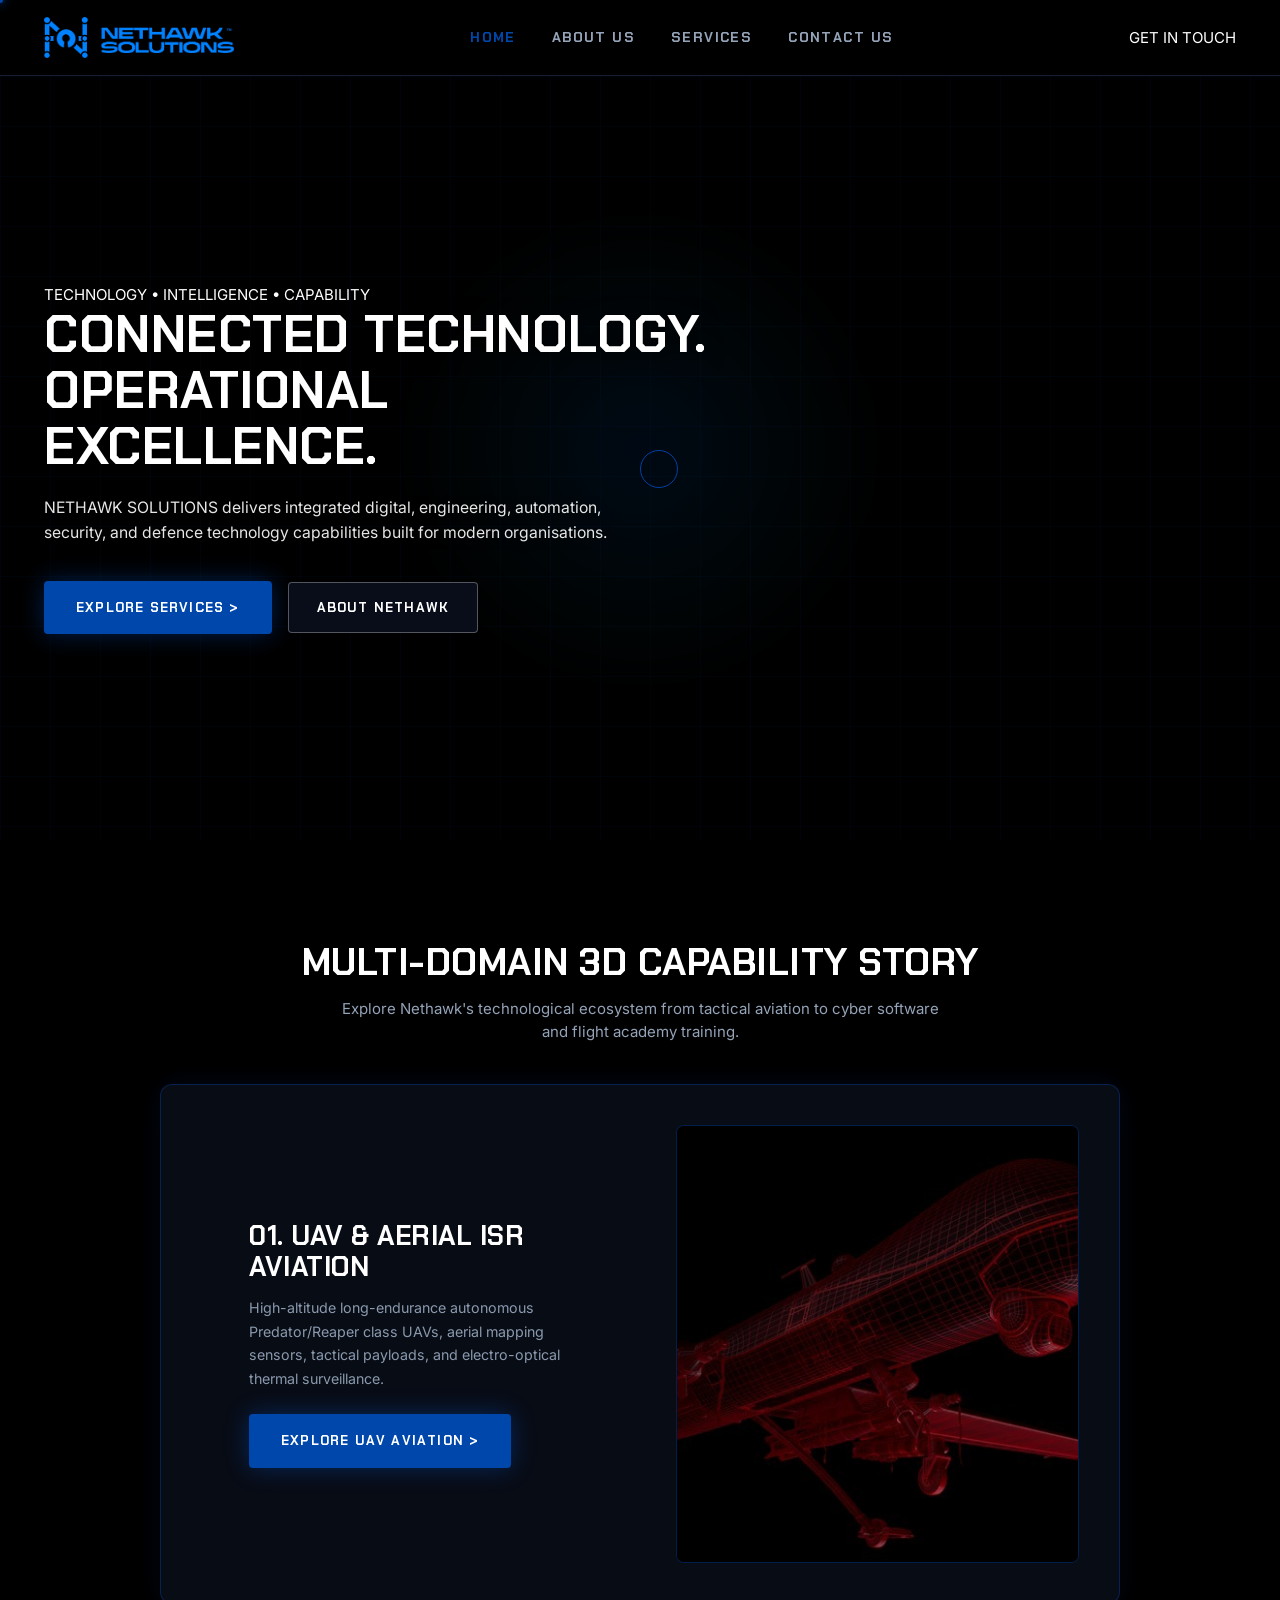
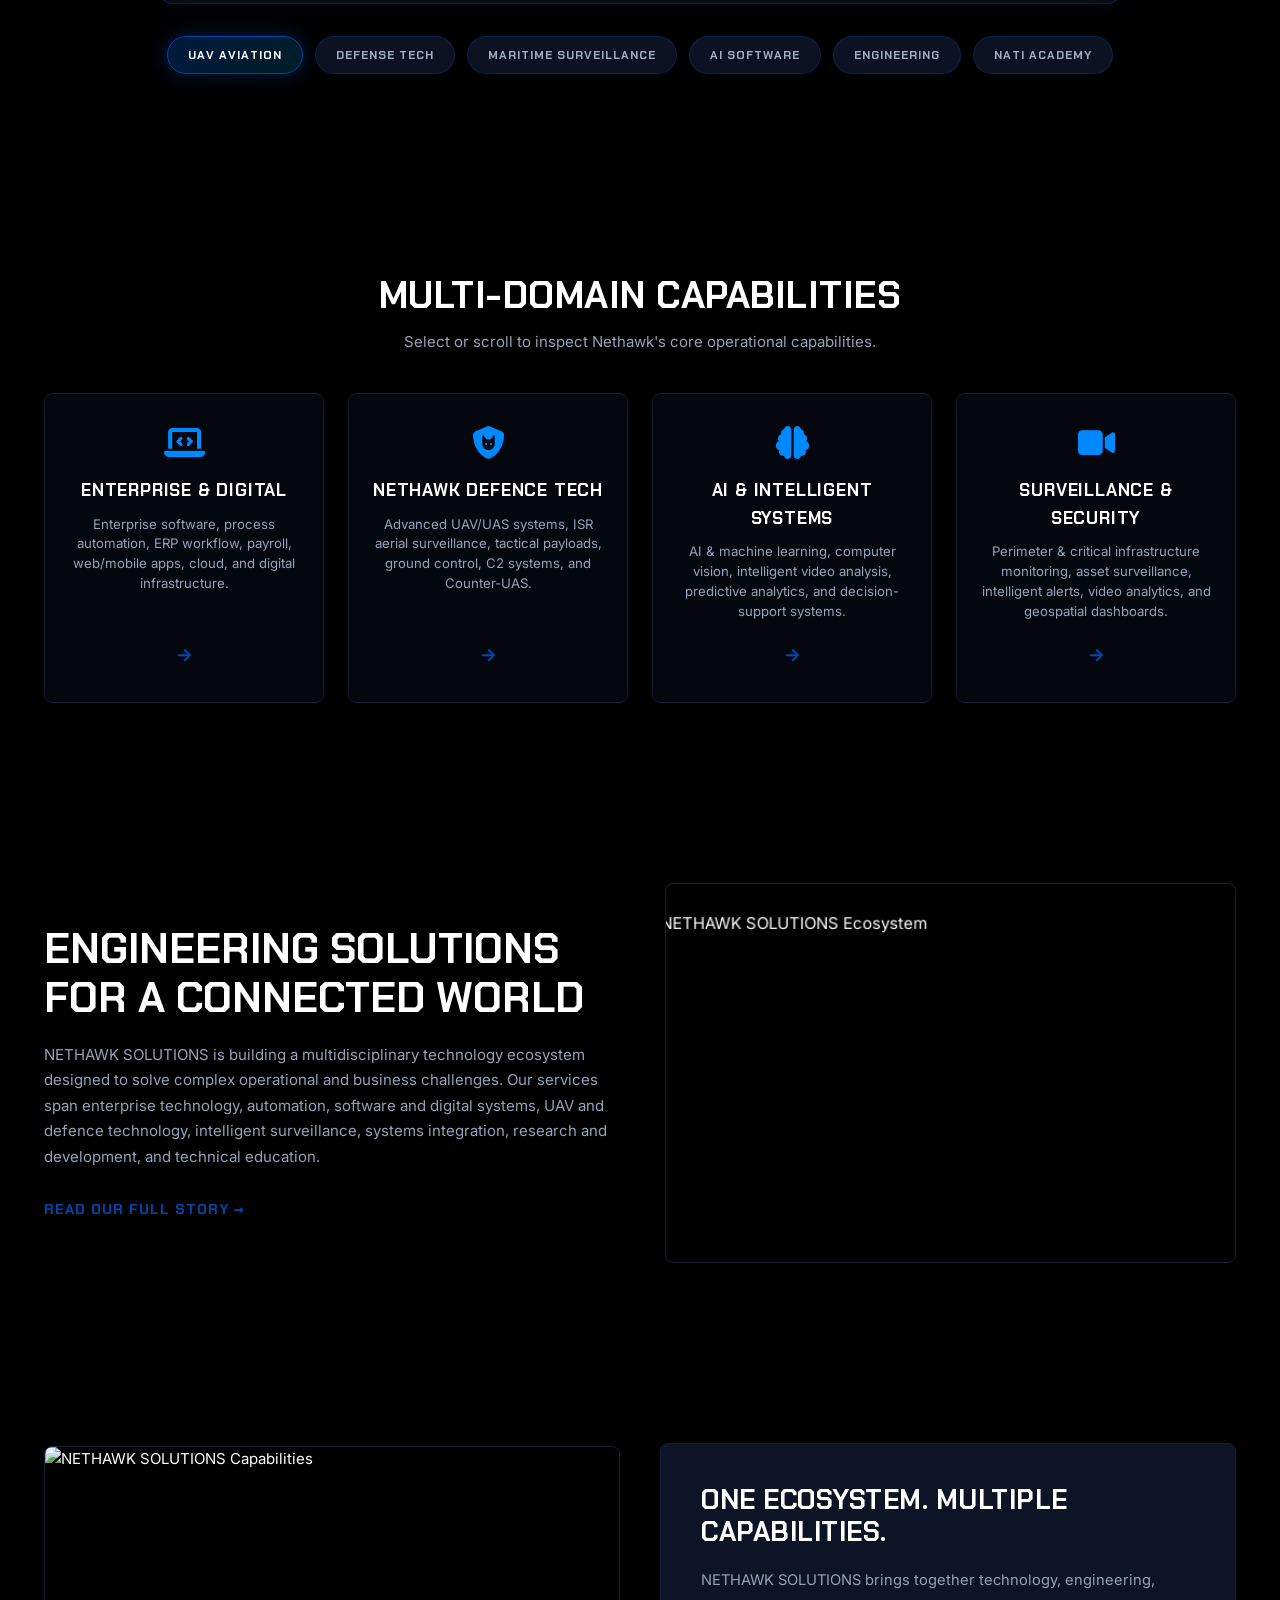
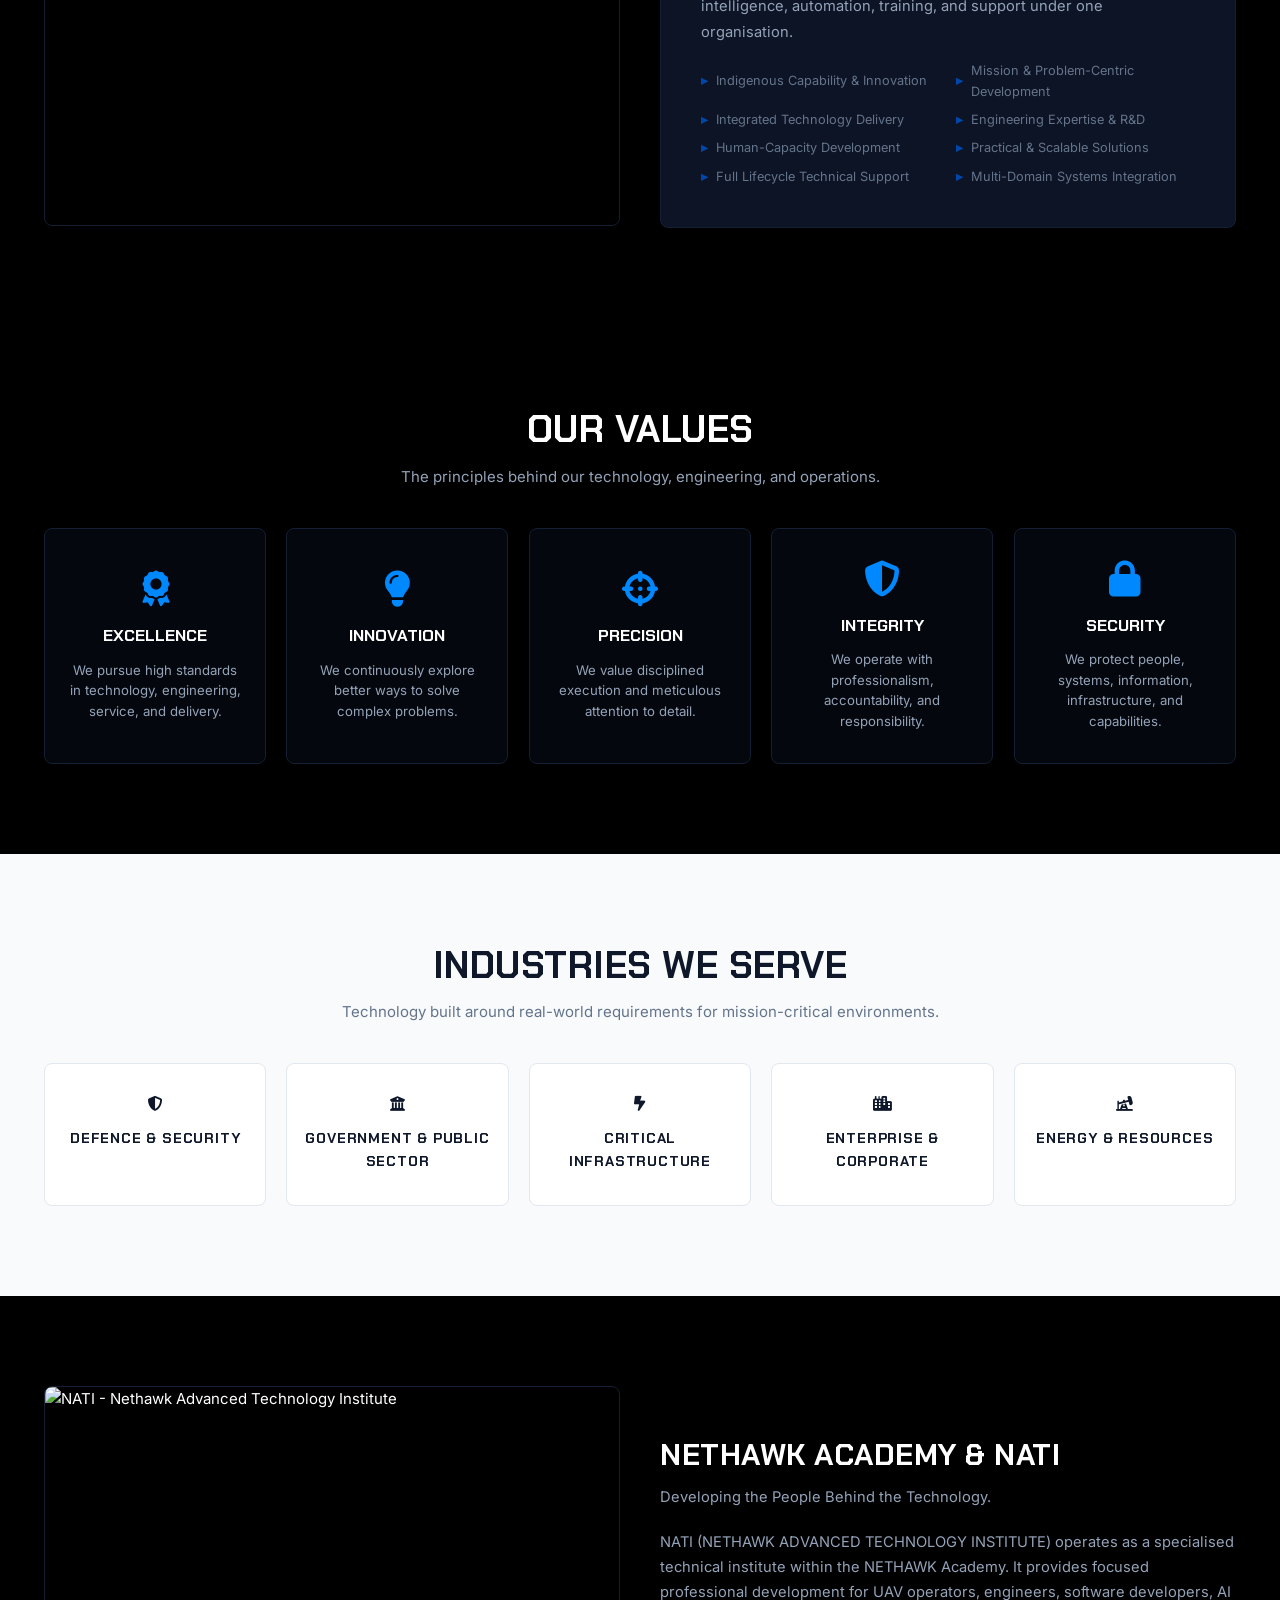
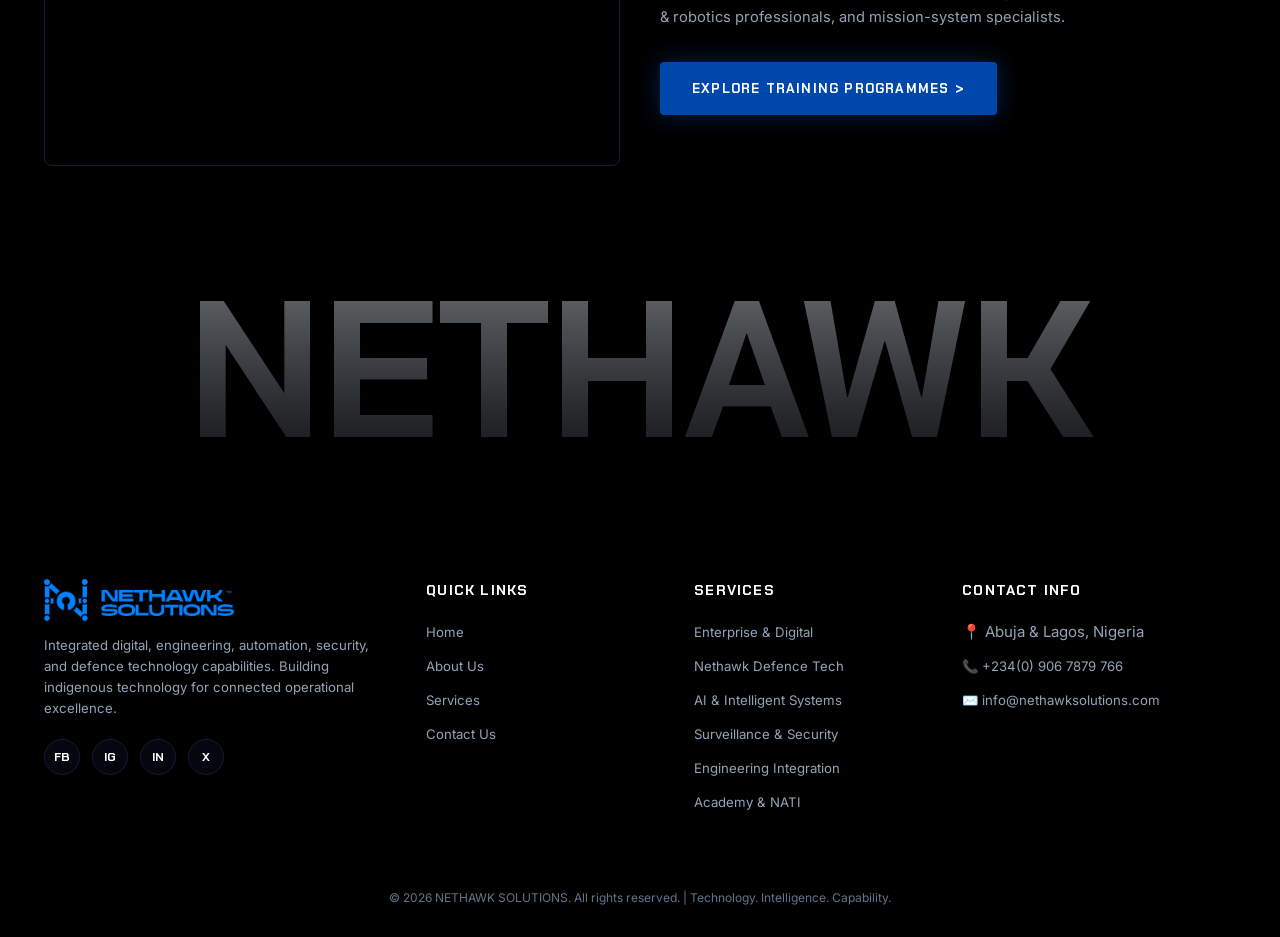
==== commit 5cc5c7d9: "fix: centralize value/capability card contents, remove icon border frames, and implement exact viewp" ====
--- a/index.html
+++ b/index.html
@@ -436,12 +436,20 @@
 
     <!-- Giant Brand Typography Section (Shield AI Style) -->
     <section class="footer-giant-banner">
-        <div class="container">
-            <div class="footer-giant-wrapper">
-                <div class="footer-giant-text-wrap">
-                    <div class="footer-giant-text">NETHAWK</div>
-                </div>
-            </div>
+        <div class="footer-giant-wrapper">
+            <svg viewBox="0 0 1000 135" class="footer-giant-svg" preserveAspectRatio="xMidYMid meet" aria-label="NETHAWK">
+                <defs>
+                    <linearGradient id="giantTextGrad" x1="0%" y1="0%" x2="0%" y2="100%">
+                        <stop offset="0%" stop-color="rgba(241, 245, 249, 0.50)" />
+                        <stop offset="100%" stop-color="rgba(148, 163, 184, 0.08)" />
+                    </linearGradient>
+                    <linearGradient id="giantTextGradHover" x1="0%" y1="0%" x2="0%" y2="100%">
+                        <stop offset="0%" stop-color="rgba(0, 102, 255, 0.65)" />
+                        <stop offset="100%" stop-color="rgba(241, 245, 249, 0.12)" />
+                    </linearGradient>
+                </defs>
+                <text x="500" y="110" text-anchor="middle" class="giant-svg-text">NETHAWK</text>
+            </svg>
         </div>
     </section>
 
--- a/assets/css/style.css
+++ b/assets/css/style.css
@@ -409,6 +409,8 @@
   transition: var(--transition);
   display: flex;
   flex-direction: column;
+  align-items: center;
+  text-align: center;
   justify-content: space-between;
   min-height: 240px;
   position: relative;
@@ -422,24 +424,24 @@
 }
 
 .capability-icon-box {
-  width: 52px;
-  height: 52px;
-  background: linear-gradient(135deg, rgba(0, 102, 255, 0.22) 0%, rgba(0, 38, 96, 0.12) 100%);
-  border: 1.5px solid rgba(0, 102, 255, 0.4);
-  border-radius: 12px;
+  width: auto;
+  height: auto;
+  background: transparent !important;
+  border: none !important;
+  box-shadow: none !important;
+  border-radius: 0;
   display: flex;
   align-items: center;
   justify-content: center;
   color: #0088FF;
-  font-size: 1.4rem;
-  margin-bottom: 20px;
-  box-shadow: 0 4px 15px rgba(0, 71, 171, 0.2);
+  font-size: 2.2rem;
+  margin: 0 auto 18px auto;
   transition: var(--transition);
 }
 
 .capability-icon-box svg,
 .capability-icon-box i {
-  font-size: 1.4rem;
+  font-size: 2.2rem;
   color: #0088FF;
 }
 
@@ -1342,9 +1344,14 @@
 .value-card {
   background: var(--color-dark-card);
   border: 1px solid var(--color-dark-border);
-  padding: 28px 20px;
+  padding: 32px 22px;
   border-radius: var(--radius-md);
   transition: var(--transition);
+  text-align: center;
+  display: flex;
+  flex-direction: column;
+  align-items: center;
+  justify-content: center;
 }
 
 .value-card:hover {
@@ -1354,42 +1361,44 @@
 }
 
 .value-card-icon {
-  width: 48px;
-  height: 48px;
-  background: linear-gradient(135deg, rgba(0, 102, 255, 0.22) 0%, rgba(0, 38, 96, 0.12) 100%);
-  border: 1.5px solid rgba(0, 102, 255, 0.4);
-  border-radius: 10px;
+  width: auto;
+  height: auto;
+  background: transparent !important;
+  border: none !important;
+  box-shadow: none !important;
+  border-radius: 0;
   display: flex;
   align-items: center;
   justify-content: center;
   color: #0088FF;
-  font-size: 1.35rem;
-  margin-bottom: 18px;
-  box-shadow: 0 4px 15px rgba(0, 71, 171, 0.2);
+  font-size: 2.4rem;
+  margin: 0 auto 16px auto;
   transition: var(--transition);
 }
 
 .value-card:hover .value-card-icon {
-  background: linear-gradient(135deg, rgba(0, 102, 255, 0.45) 0%, rgba(0, 54, 150, 0.3) 100%);
-  border-color: #0088FF;
-  color: #FFFFFF;
-  box-shadow: 0 0 20px rgba(0, 102, 255, 0.5);
-  transform: scale(1.08);
+  background: transparent !important;
+  border: none !important;
+  color: #00AAFF;
+  box-shadow: none !important;
+  transform: scale(1.15) translateY(-2px);
 }
 
 .value-title {
+  text-align: center;
   font-family: var(--font-heading);
   font-size: 1.1rem;
   font-weight: 800;
   text-transform: uppercase;
   color: var(--color-text-white);
-  margin-bottom: 8px;
+  margin-bottom: 10px;
 }
 
 .value-desc {
-  font-size: 0.85rem;
+  text-align: center;
+  font-size: 0.88rem;
   color: var(--color-text-dim);
-  line-height: 1.5;
+  line-height: 1.55;
 }
 
 @media (max-width: 1024px) {
@@ -2256,34 +2265,45 @@
 /* Full Width Giant NETHAWK Text Banner Scaling */
 .footer-giant-banner {
   width: 100% !important;
-  padding: 50px 0 !important;
+  padding: 40px 0 !important;
   background-color: #000000 !important;
+  overflow: hidden !important;
+  display: flex !important;
+  justify-content: center !important;
+  align-items: center !important;
 }
 
 .footer-giant-wrapper {
   width: 100% !important;
-  max-width: 100% !important;
-  padding: 0 !important;
-  overflow: hidden !important;
-}
-
-.footer-giant-text-wrap {
-  width: 100% !important;
-  max-width: 100% !important;
-  justify-content: center !important;
+  max-width: 100vw !important;
   padding: 0 !important;
   margin: 0 !important;
-}
-
-.footer-giant-text {
+  display: flex !important;
+  justify-content: center !important;
+  align-items: center !important;
+  overflow: hidden !important;
+}
+
+.footer-giant-svg {
+  width: 100% !important;
+  max-width: 100vw !important;
+  height: auto !important;
+  display: block !important;
+}
+
+.giant-svg-text {
   font-family: var(--font-heading), 'Inter', sans-serif !important;
-  font-size: clamp(6rem, 24vw, 34rem) !important;
   font-weight: 900 !important;
+  font-size: 152px !important;
   letter-spacing: -0.01em !important;
-  line-height: 0.85 !important;
-  width: 100% !important;
-  text-align: center !important;
-  display: block !important;
+  fill: url(#giantTextGrad) !important;
+  text-transform: uppercase !important;
+  transition: var(--transition) !important;
+  user-select: none !important;
+}
+
+.footer-giant-banner:hover .giant-svg-text {
+  fill: url(#giantTextGradHover) !important;
 }
 
 @media (max-width: 768px) {
@@ -2517,10 +2537,110 @@
   transform: translateY(0);
 }
 
+/* Ambient Tactical Light Blob */
+.ambient-tactical-blob {
+  position: fixed;
+  top: 0;
+  left: 0;
+  width: 500px;
+  height: 500px;
+  border-radius: 50%;
+  background: radial-gradient(circle, rgba(0, 102, 255, 0.12) 0%, rgba(0, 204, 255, 0.04) 40%, transparent 70%);
+  pointer-events: none;
+  z-index: 1;
+  transform: translate3d(-250px, -250px, 0);
+  filter: blur(40px);
+  opacity: 0.8;
+  transition: opacity 0.5s ease;
+}
+
+/* ==========================================================================
+   Lenis Smooth Scroll & Trionn Rolling Character Hover
+   ========================================================================== */
+html.lenis, html.lenis body {
+  height: auto;
+}
+
+.lenis.lenis-smooth {
+  scroll-behavior: auto !important;
+}
+
+.lenis.lenis-smooth [data-lenis-prevent] {
+  overscroll-behavior: contain;
+}
+
+.lenis.lenis-stopped {
+  overflow: hidden;
+}
+
+/* Trionn Rolling Character Link Hover (.trionn-roll-wrap) */
+.trionn-roll-wrap {
+  position: relative;
+  display: inline-flex;
+  overflow: hidden;
+  vertical-align: top;
+}
+
+.trionn-layer-orig,
+.trionn-layer-clone {
+  display: inline-flex;
+  white-space: nowrap;
+}
+
+.trionn-layer-clone {
+  position: absolute;
+  top: 0;
+  left: 0;
+  pointer-events: none;
+}
+
+.trionn-char {
+  display: inline-block;
+  transition: transform 0.45s cubic-bezier(0.76, 0, 0.24, 1), opacity 0.45s cubic-bezier(0.76, 0, 0.24, 1);
+  will-change: transform, opacity;
+}
+
+.trionn-layer-clone .trionn-char {
+  transform: translateY(110%);
+  opacity: 0;
+}
+
+/* Hover State Mechanics */
+a:hover .trionn-layer-orig .trionn-char,
+button:hover .trionn-layer-orig .trionn-char,
+.trionn-roll-link:hover .trionn-layer-orig .trionn-char {
+  transform: translateY(-110%);
+  opacity: 0;
+}
+
+a:hover .trionn-layer-clone .trionn-char,
+button:hover .trionn-layer-clone .trionn-char,
+.trionn-roll-link:hover .trionn-layer-clone .trionn-char {
+  transform: translateY(0%);
+  opacity: 1;
+}
+
+/* Split Line Masks for Headlines */
+.trionn-line-mask {
+  display: block;
+  overflow: hidden;
+  position: relative;
+}
+
+.trionn-line-content {
+  display: block;
+  will-change: transform, opacity;
+}
+
 @media (max-width: 992px) {
   .showcase-3d-card {
     grid-template-columns: 1fr;
     padding: 24px;
   }
-}
-
+  .ambient-tactical-blob {
+    display: none;
+  }
+}
+
+
+
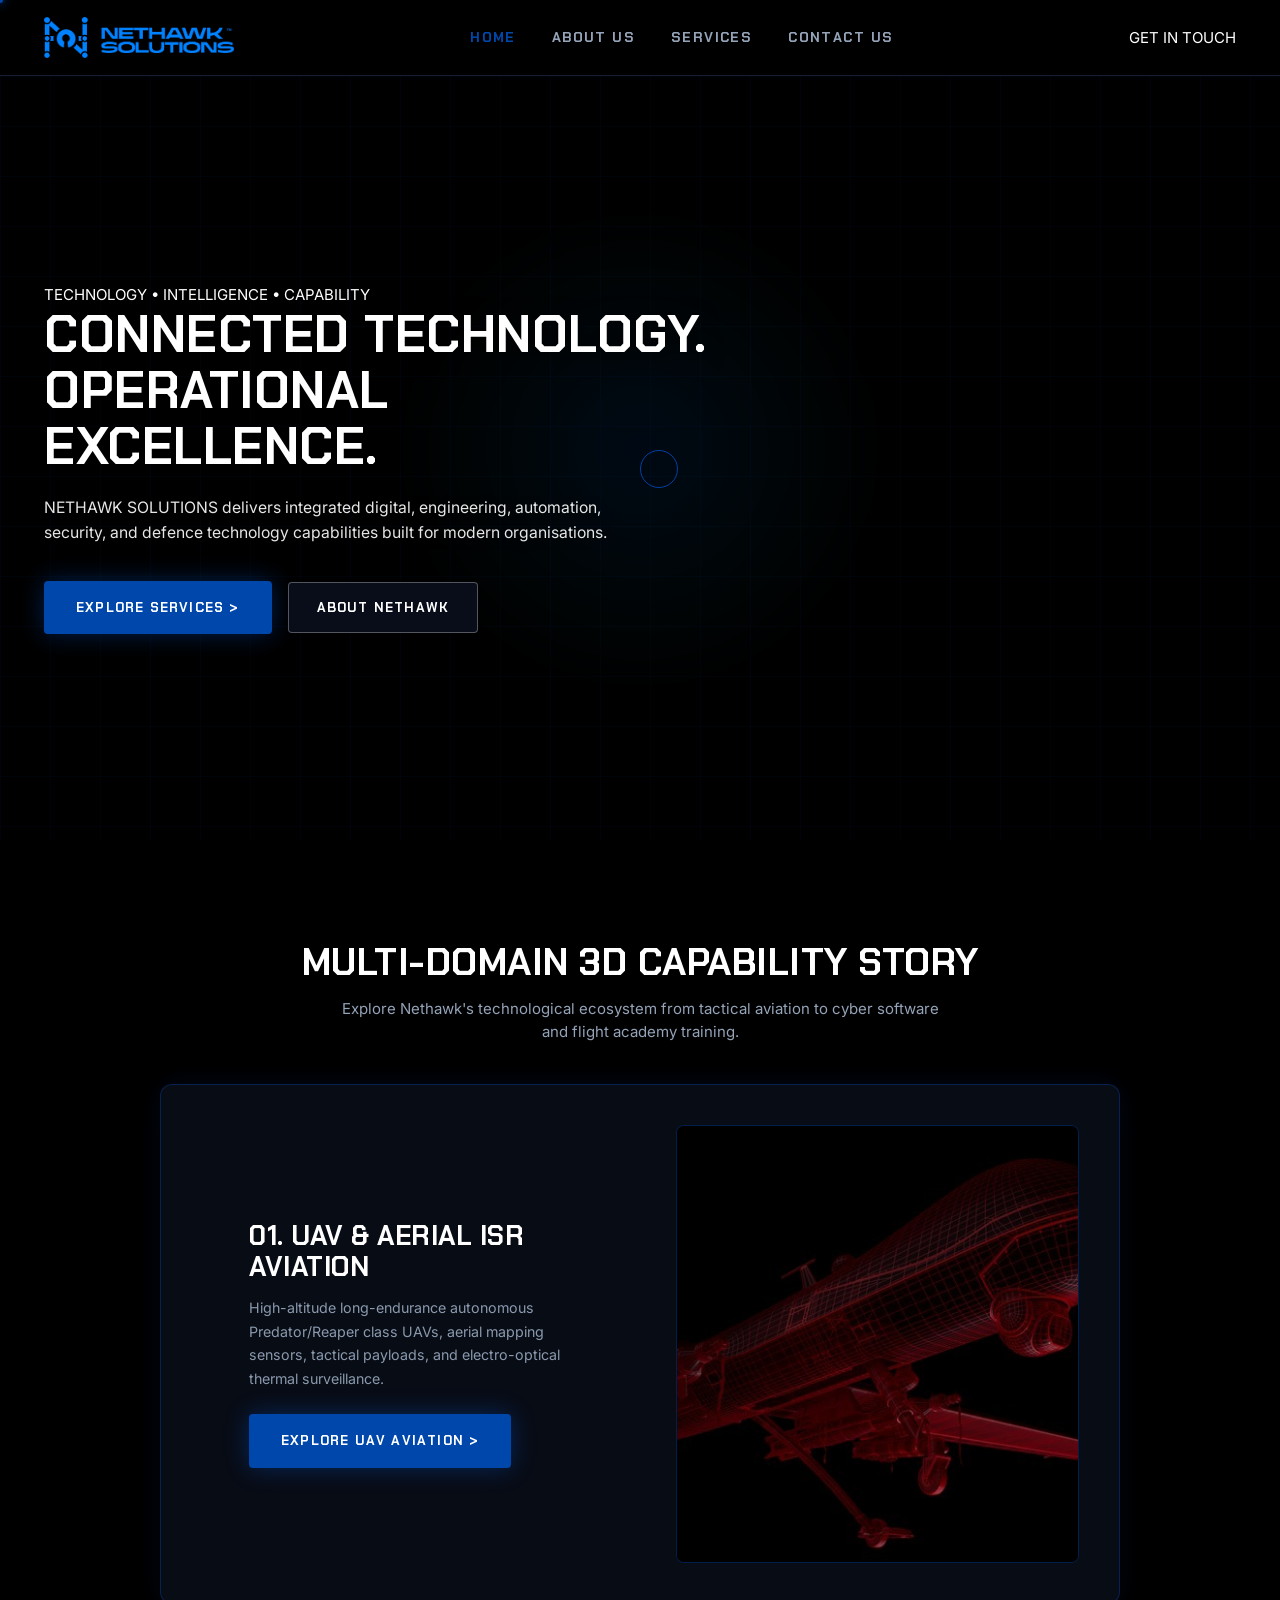
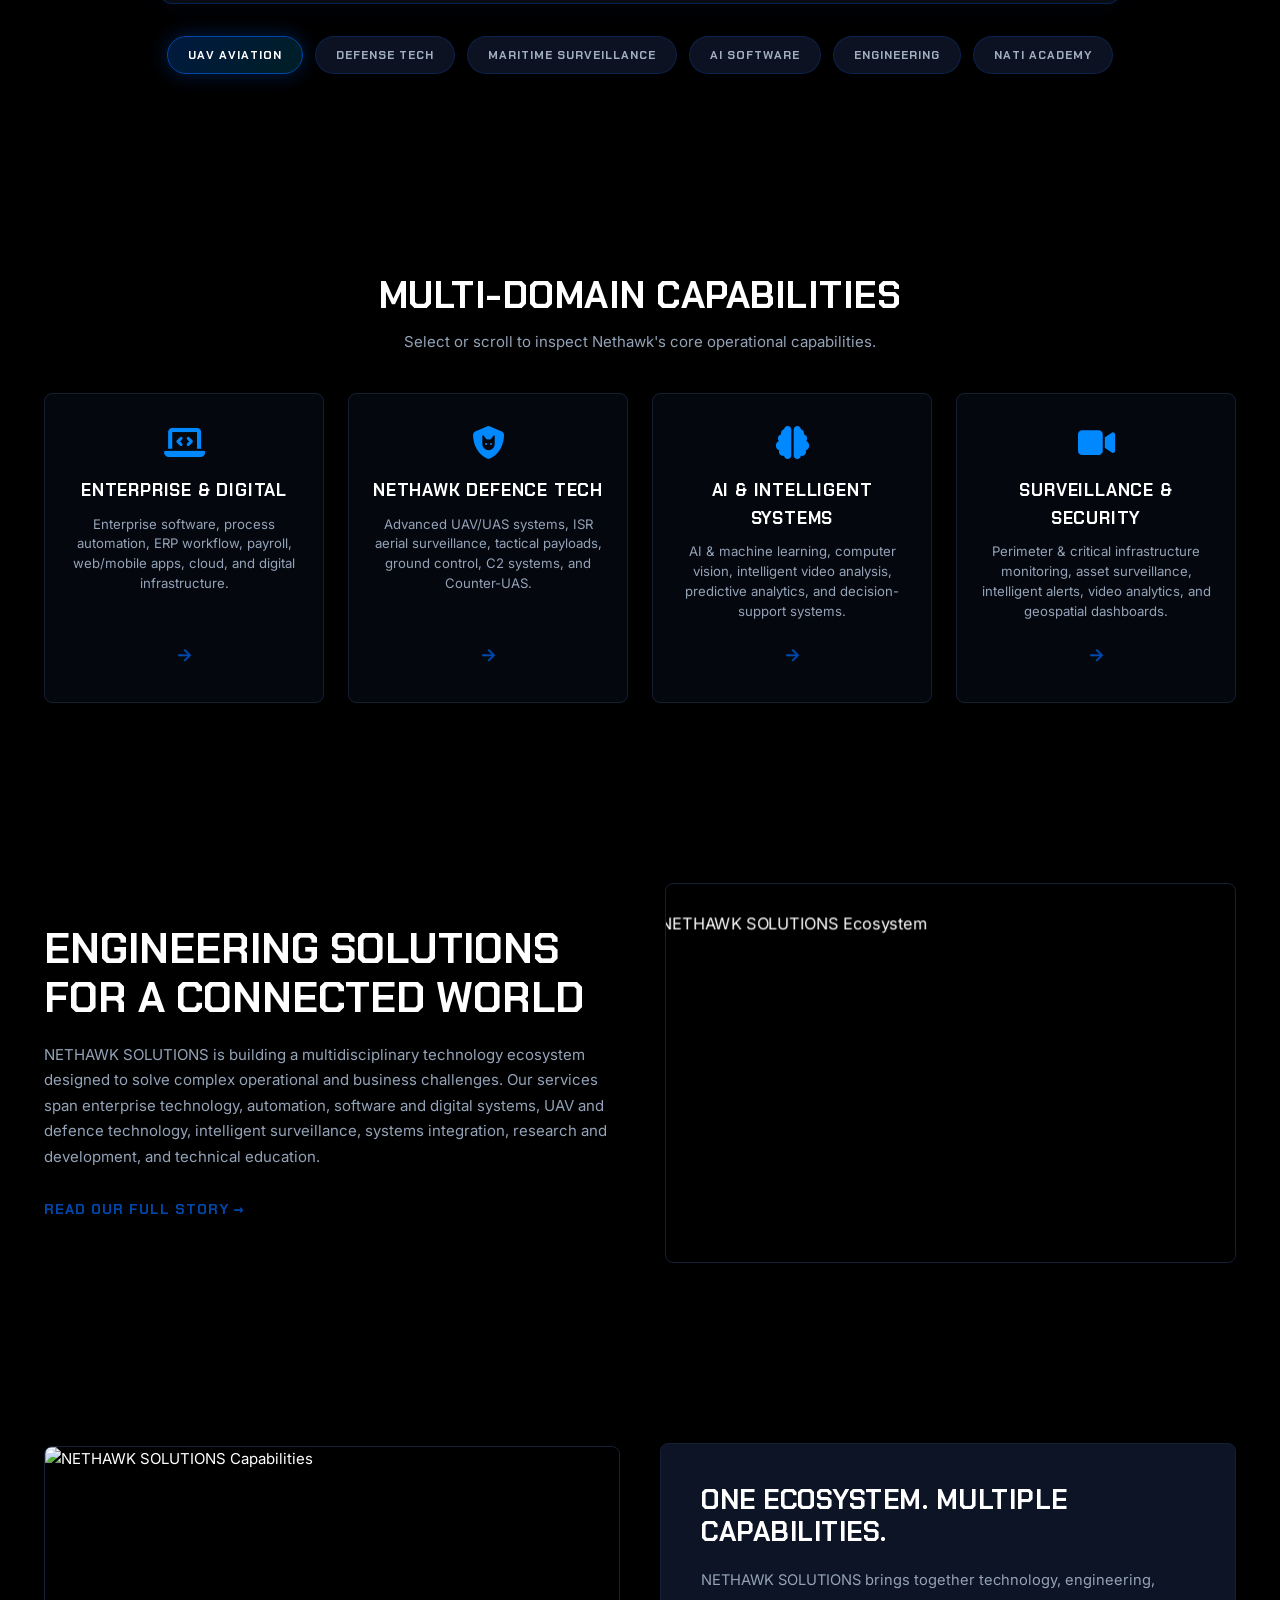
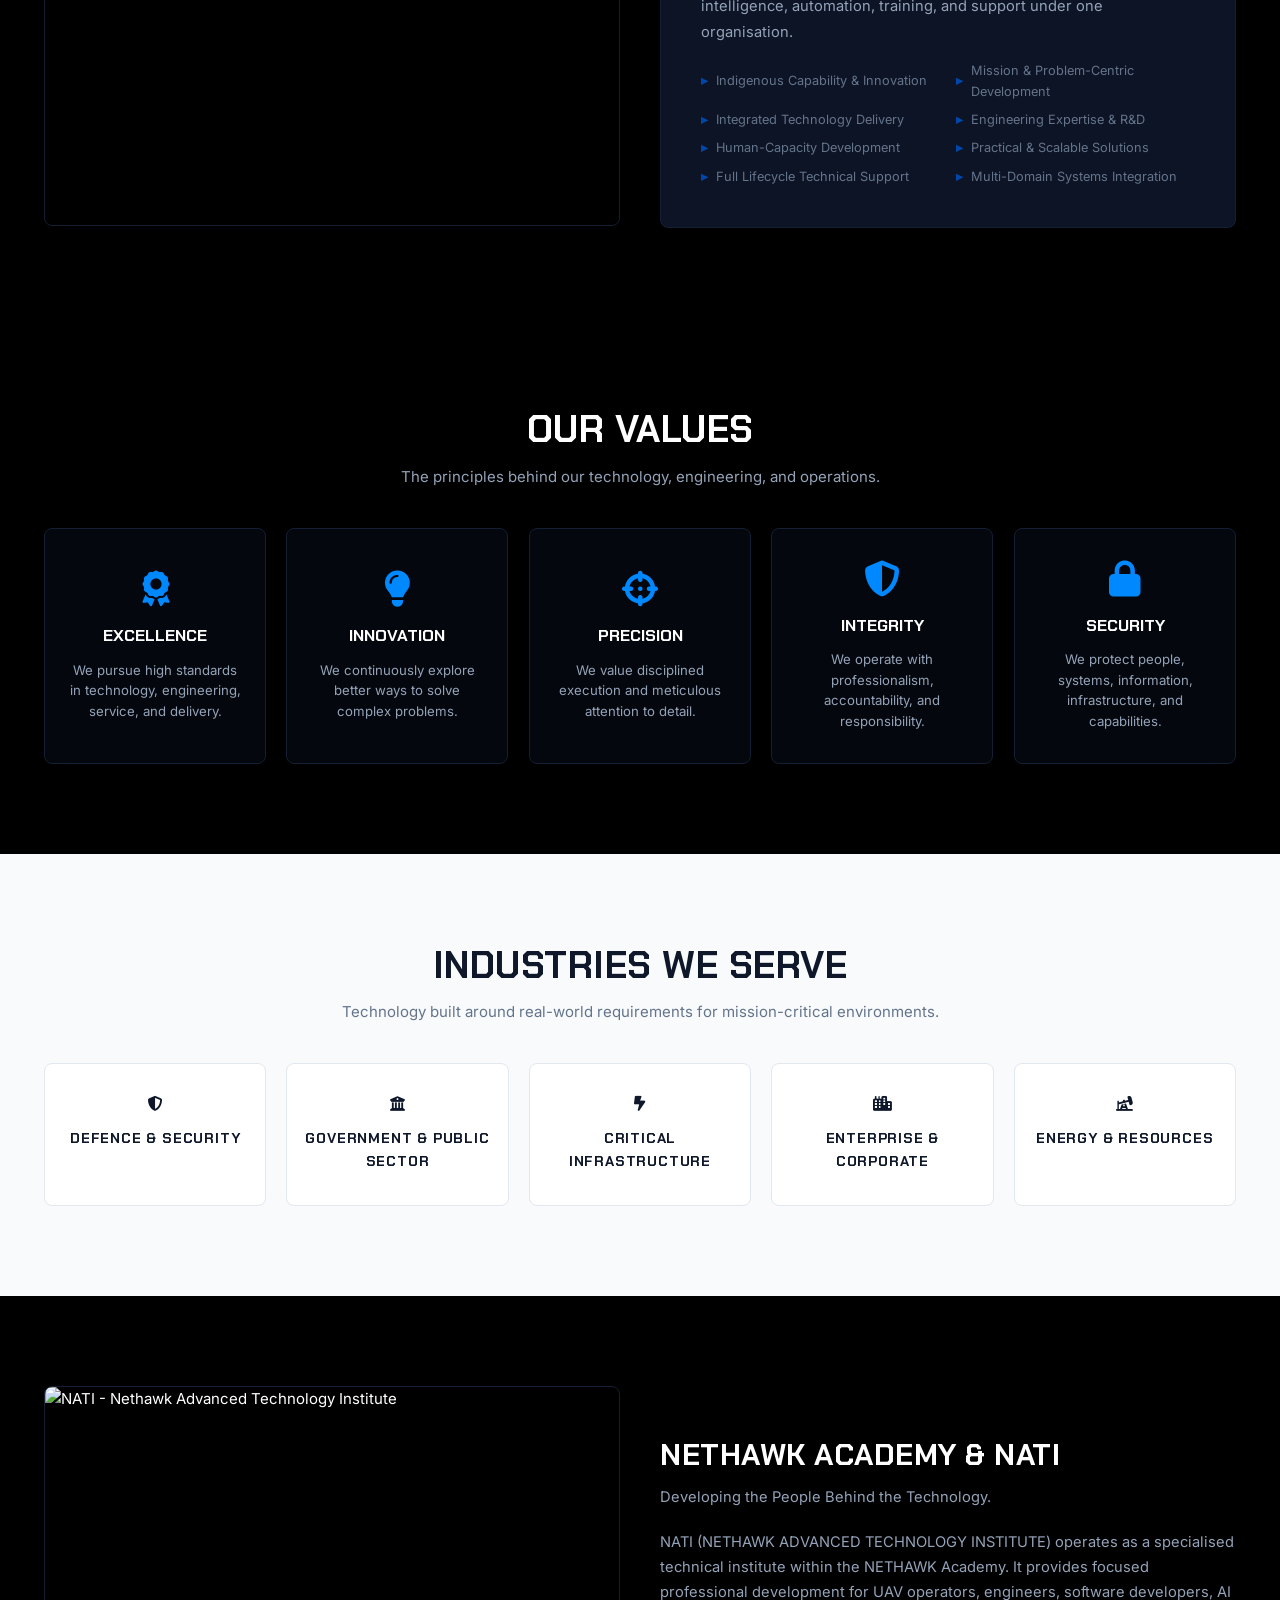
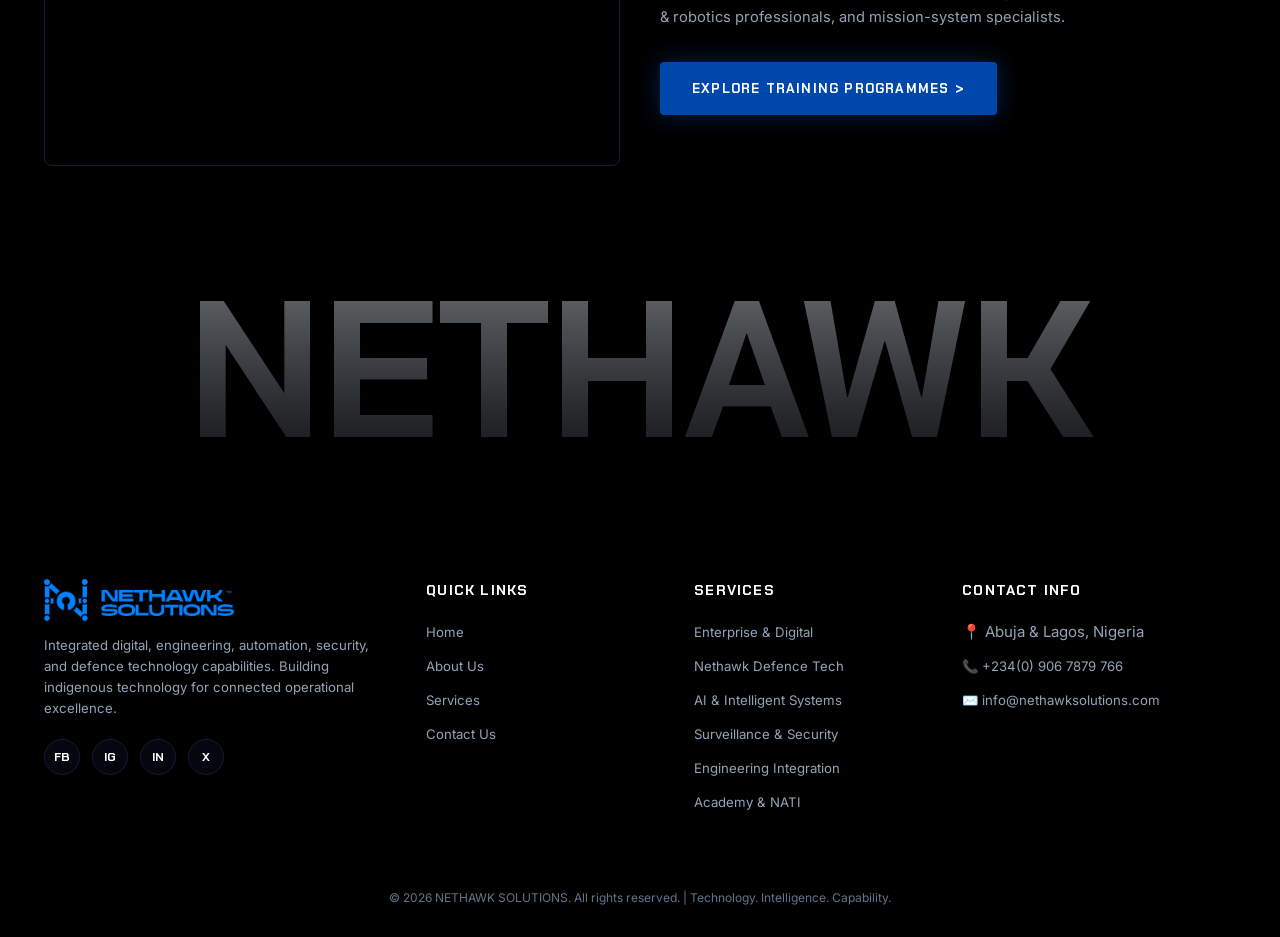
==== commit afb1db52: "Replicate exact Trionn.com award-winning animation suite with Lenis momentum smooth scroll, GSAP Scr" ====
--- a/index.html
+++ b/index.html
@@ -542,6 +542,10 @@
         });
     </script>
     <script src="assets/js/main.js"></script>
+    <!-- GSAP 3, ScrollTrigger & Lenis Smooth Scroll -->
+    <script src="https://cdnjs.cloudflare.com/ajax/libs/gsap/3.12.5/gsap.min.js"></script>
+    <script src="https://cdnjs.cloudflare.com/ajax/libs/gsap/3.12.5/ScrollTrigger.min.js"></script>
+    <script src="https://cdn.jsdelivr.net/npm/@studio-freight/lenis@1.0.42/dist/lenis.min.js"></script>
     <script src="assets/js/trionn_effects.js"></script>
 </body>
 </html>
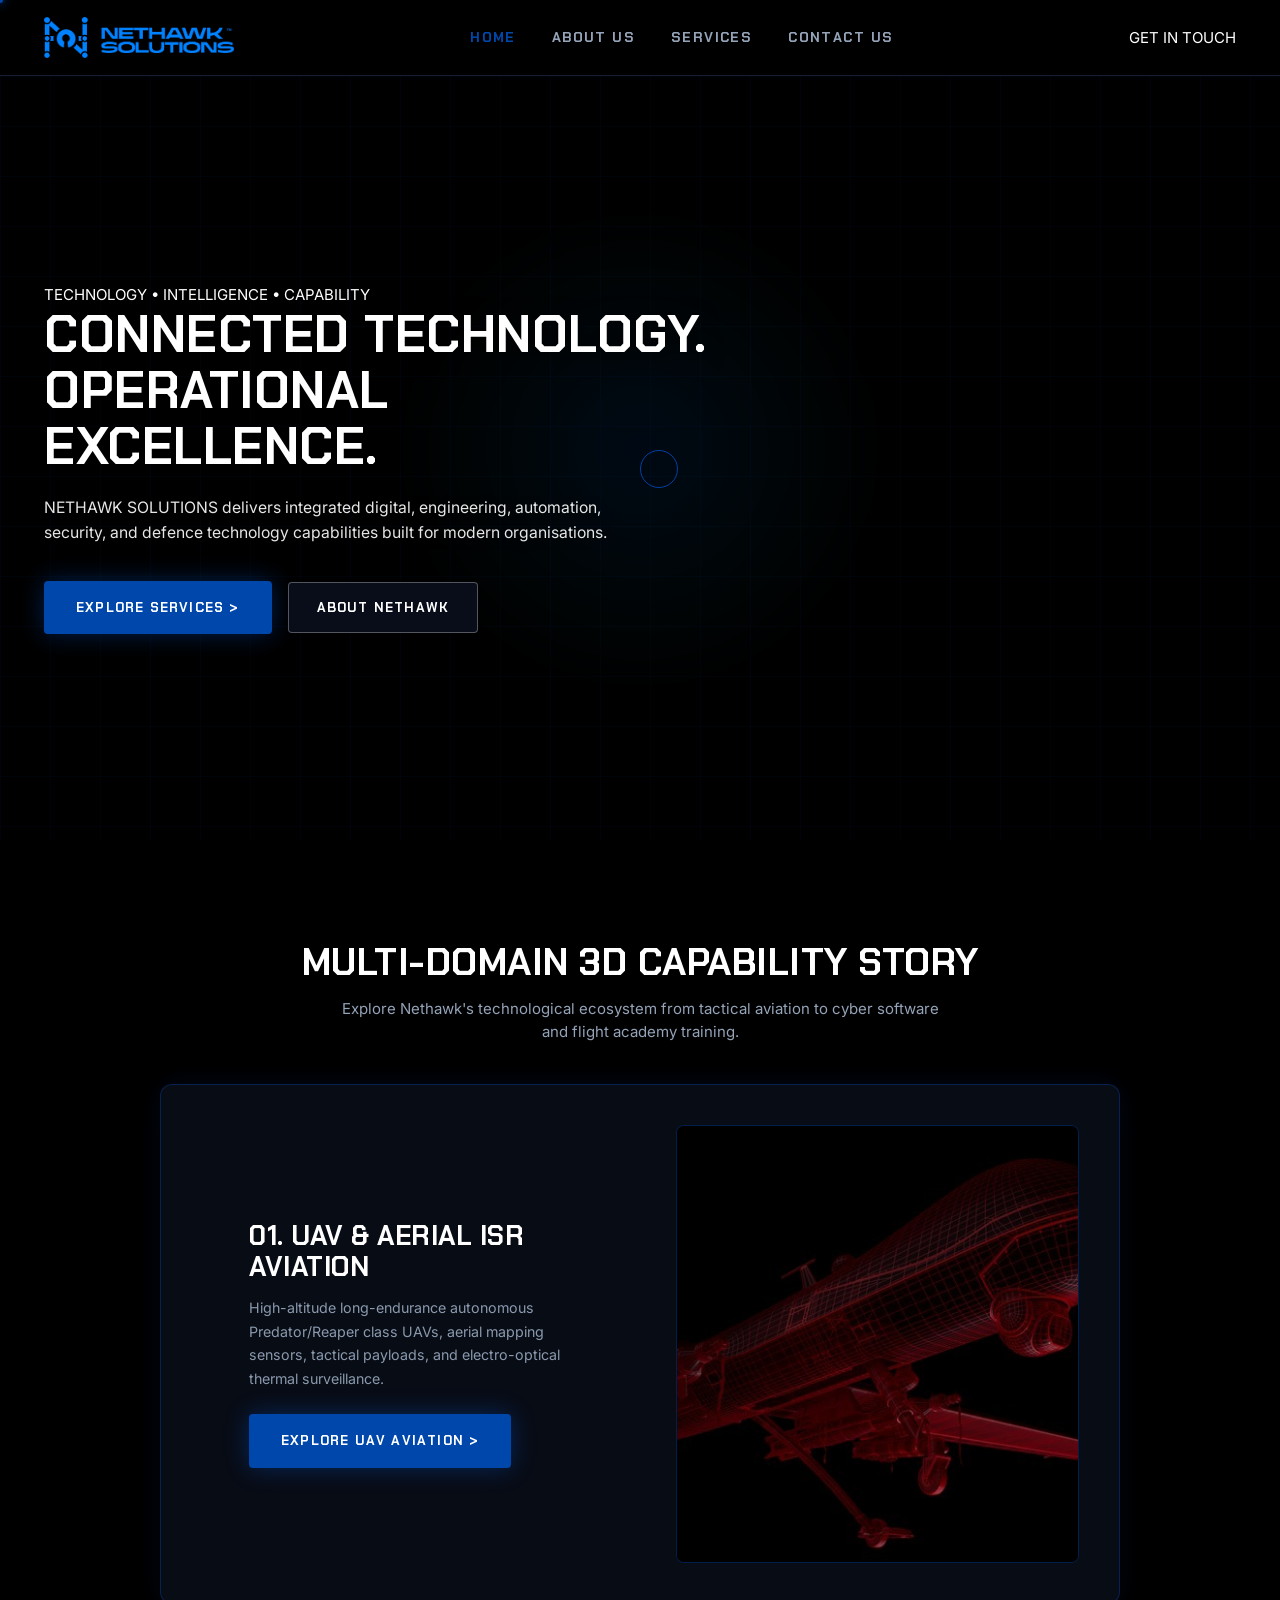
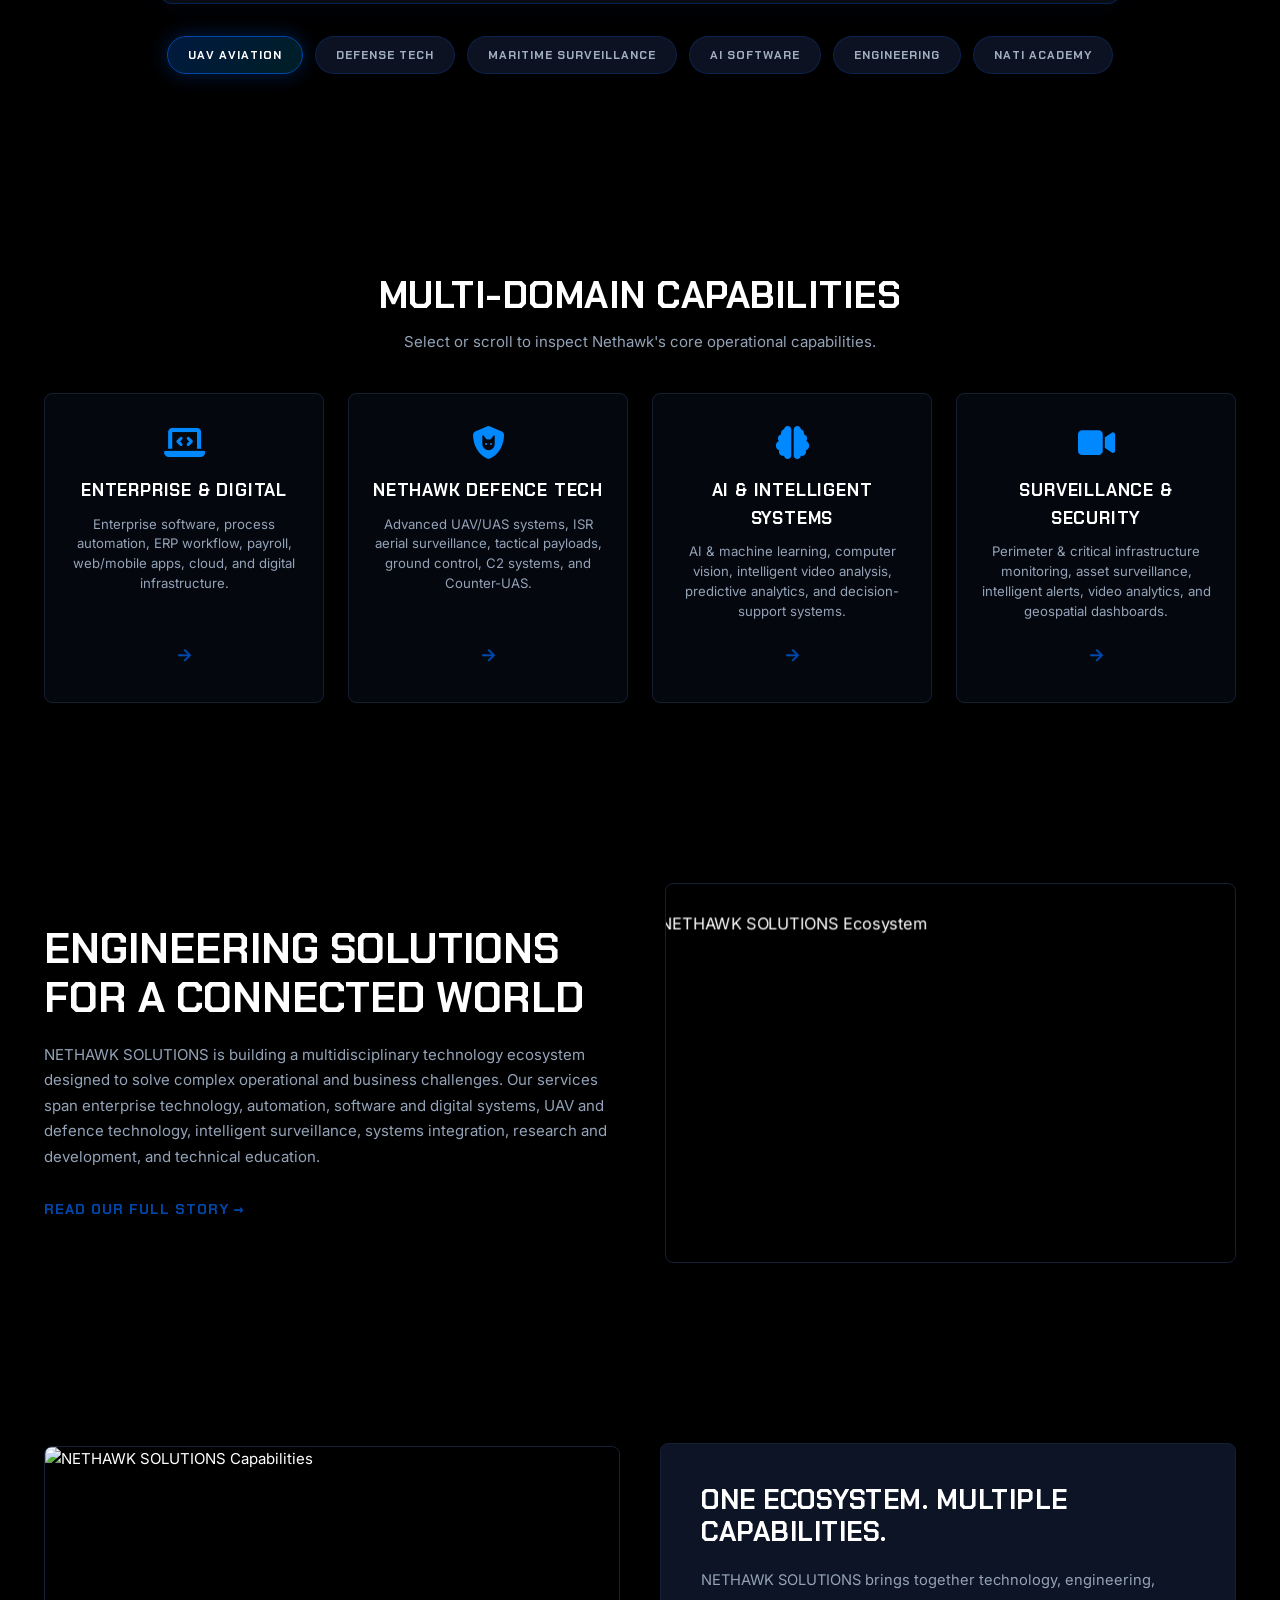
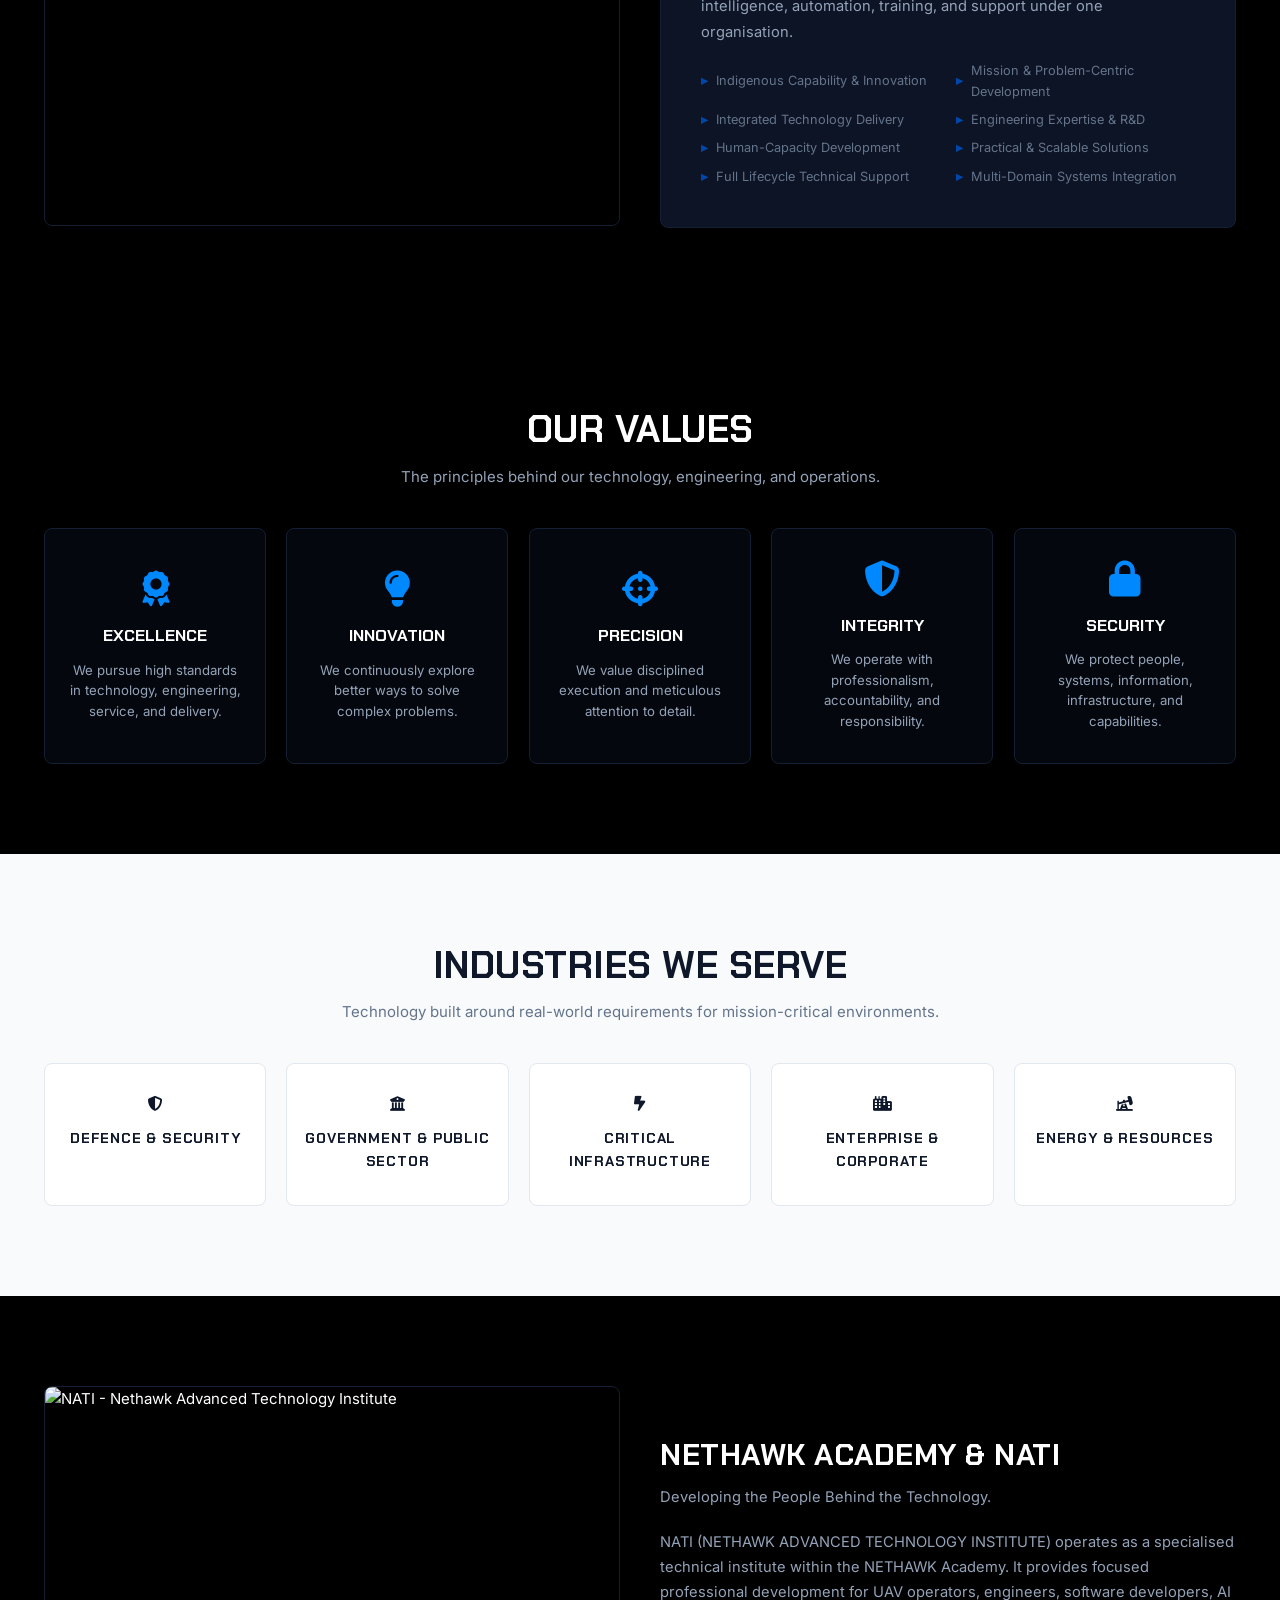
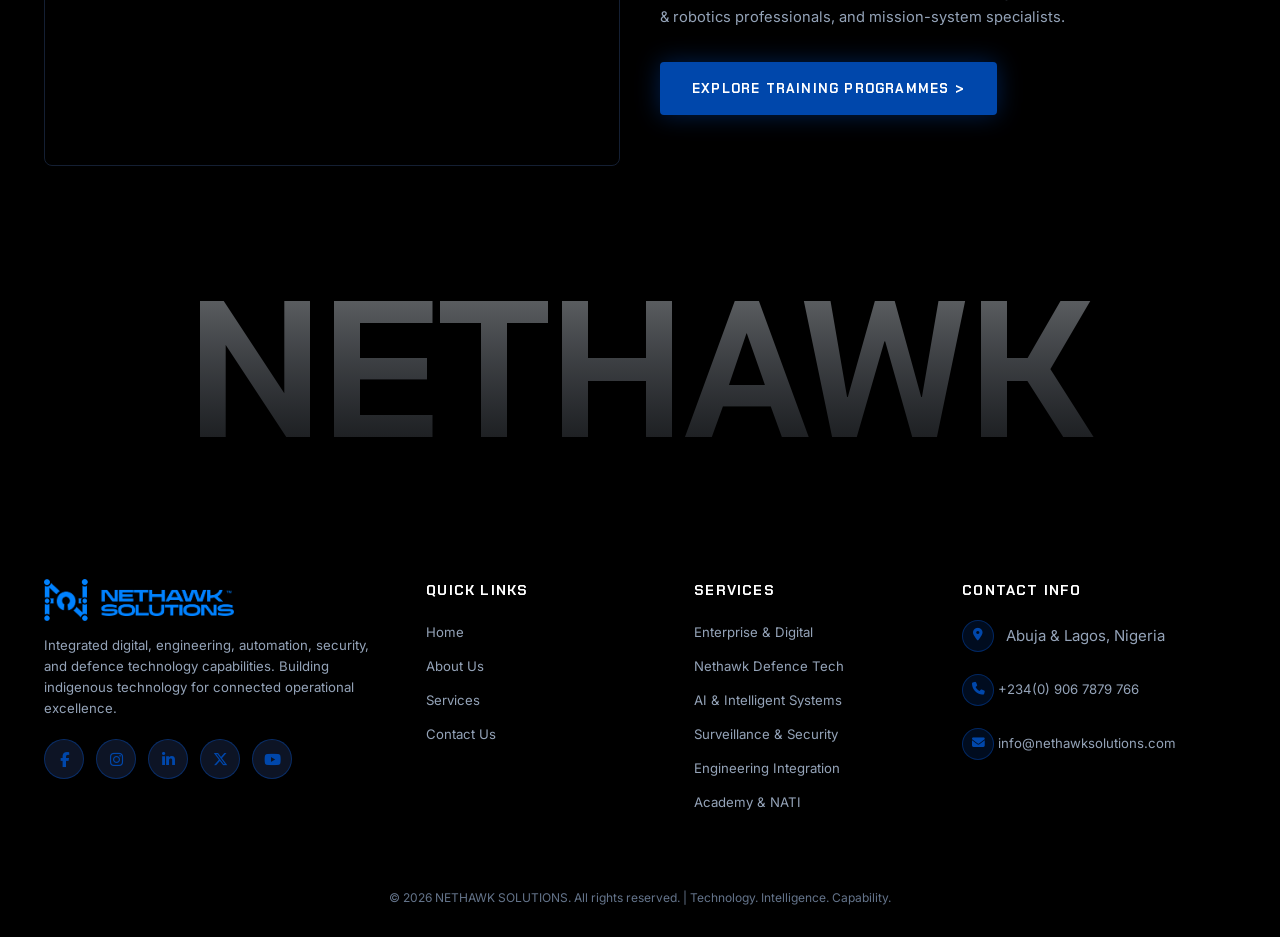
==== commit e289e9fd: "Replace plain text social handles and emojis with official FontAwesome 6 brand icons, glowing circul" ====
--- a/index.html
+++ b/index.html
@@ -466,10 +466,11 @@
                         Integrated digital, engineering, automation, security, and defence technology capabilities. Building indigenous technology for connected operational excellence.
                     </p>
                     <div class="footer-social-icons">
-                        <a href="#" aria-label="Facebook">FB</a>
-                        <a href="#" aria-label="Instagram">IG</a>
-                        <a href="#" aria-label="LinkedIn">IN</a>
-                        <a href="#" aria-label="X Twitter">X</a>
+                        <a href="https://facebook.com/nethawksolutions" target="_blank" rel="noopener" aria-label="Facebook" data-cursor="FOLLOW"><i class="fa-brands fa-facebook-f"></i></a>
+                        <a href="https://instagram.com/nethawksolutions" target="_blank" rel="noopener" aria-label="Instagram" data-cursor="FOLLOW"><i class="fa-brands fa-instagram"></i></a>
+                        <a href="https://linkedin.com/company/nethawksolutions" target="_blank" rel="noopener" aria-label="LinkedIn" data-cursor="FOLLOW"><i class="fa-brands fa-linkedin-in"></i></a>
+                        <a href="https://x.com/nethawksolutions" target="_blank" rel="noopener" aria-label="X (Twitter)" data-cursor="FOLLOW"><i class="fa-brands fa-x-twitter"></i></a>
+                        <a href="https://youtube.com/@nethawksolutions" target="_blank" rel="noopener" aria-label="YouTube" data-cursor="WATCH"><i class="fa-brands fa-youtube"></i></a>
                     </div>
                 </div>
 
@@ -497,10 +498,10 @@
 
                 <div>
                     <h4 class="footer-col-title">CONTACT INFO</h4>
-                    <ul class="footer-links-list">
-                        <li><span>📍 Abuja & Lagos, Nigeria</span></li>
-                        <li><a href="tel:+2349067879766">📞 +234(0) 906 7879 766</a></li>
-                        <li><a href="mailto:info@nethawksolutions.com">✉️ info@nethawksolutions.com</a></li>
+                    <ul class="footer-links-list footer-contact-info-list">
+                        <li><i class="fa-solid fa-location-dot contact-icon"></i> <span>Abuja & Lagos, Nigeria</span></li>
+                        <li><a href="tel:+2349067879766"><i class="fa-solid fa-phone contact-icon"></i> <span>+234(0) 906 7879 766</span></a></li>
+                        <li><a href="mailto:info@nethawksolutions.com"><i class="fa-solid fa-envelope contact-icon"></i> <span>info@nethawksolutions.com</span></a></li>
                     </ul>
                 </div>
             </div>
--- a/assets/css/style.css
+++ b/assets/css/style.css
@@ -1551,24 +1551,54 @@
 }
 
 .footer-social-icons a {
-  width: 36px;
-  height: 36px;
+  width: 40px;
+  height: 40px;
   border-radius: 50%;
-  background: var(--color-dark-card);
-  border: 1px solid var(--color-dark-border);
-  display: flex;
+  background: rgba(15, 23, 42, 0.9);
+  border: 1px solid rgba(0, 102, 255, 0.3);
+  display: inline-flex;
   align-items: center;
   justify-content: center;
-  color: var(--color-text-white);
-  font-size: 0.8rem;
-  font-weight: 700;
-  font-family: var(--font-heading);
-  transition: var(--transition);
+  color: var(--color-blue-primary, #0066ff);
+  font-size: 1rem;
+  transition: all 0.3s ease;
+  box-shadow: 0 4px 12px rgba(0, 0, 0, 0.4);
 }
 
 .footer-social-icons a:hover {
-  background: var(--color-blue-primary);
-  border-color: var(--color-blue-primary);
+  background: var(--color-blue-primary, #0066ff);
+  border-color: #00ccff;
+  color: #ffffff;
+  transform: translateY(-3px) scale(1.08);
+  box-shadow: 0 0 18px rgba(0, 102, 255, 0.6);
+}
+
+.footer-contact-info-list li {
+  display: flex;
+  align-items: center;
+  gap: 12px;
+  margin-bottom: 12px;
+}
+
+.footer-contact-info-list .contact-icon {
+  width: 32px;
+  height: 32px;
+  border-radius: 50%;
+  background: rgba(0, 102, 255, 0.12);
+  border: 1px solid rgba(0, 102, 255, 0.3);
+  display: inline-flex;
+  align-items: center;
+  justify-content: center;
+  color: var(--color-blue-primary, #0066ff);
+  font-size: 0.85rem;
+  flex-shrink: 0;
+  transition: all 0.3s ease;
+}
+
+.footer-contact-info-list li:hover .contact-icon {
+  background: var(--color-blue-primary, #0066ff);
+  color: #ffffff;
+  box-shadow: 0 0 10px rgba(0, 102, 255, 0.5);
 }
 
 .footer-col-title {
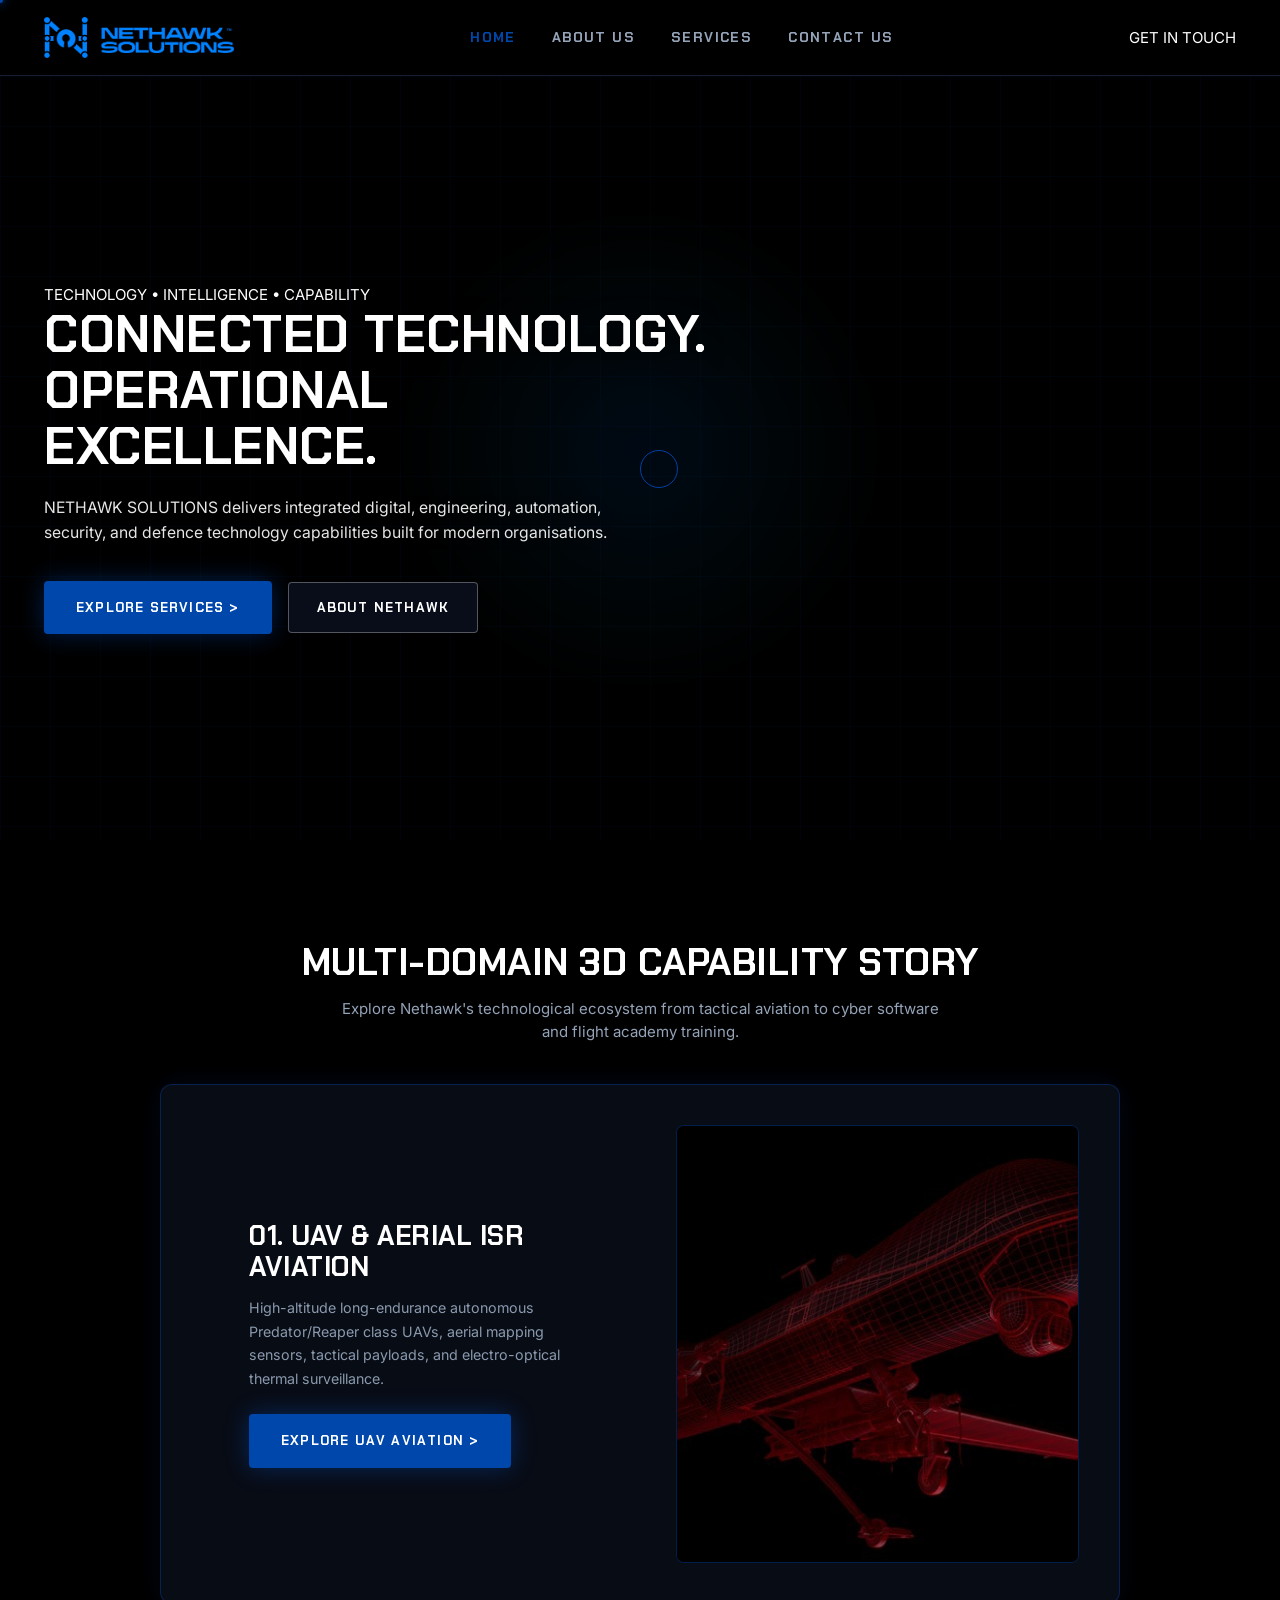
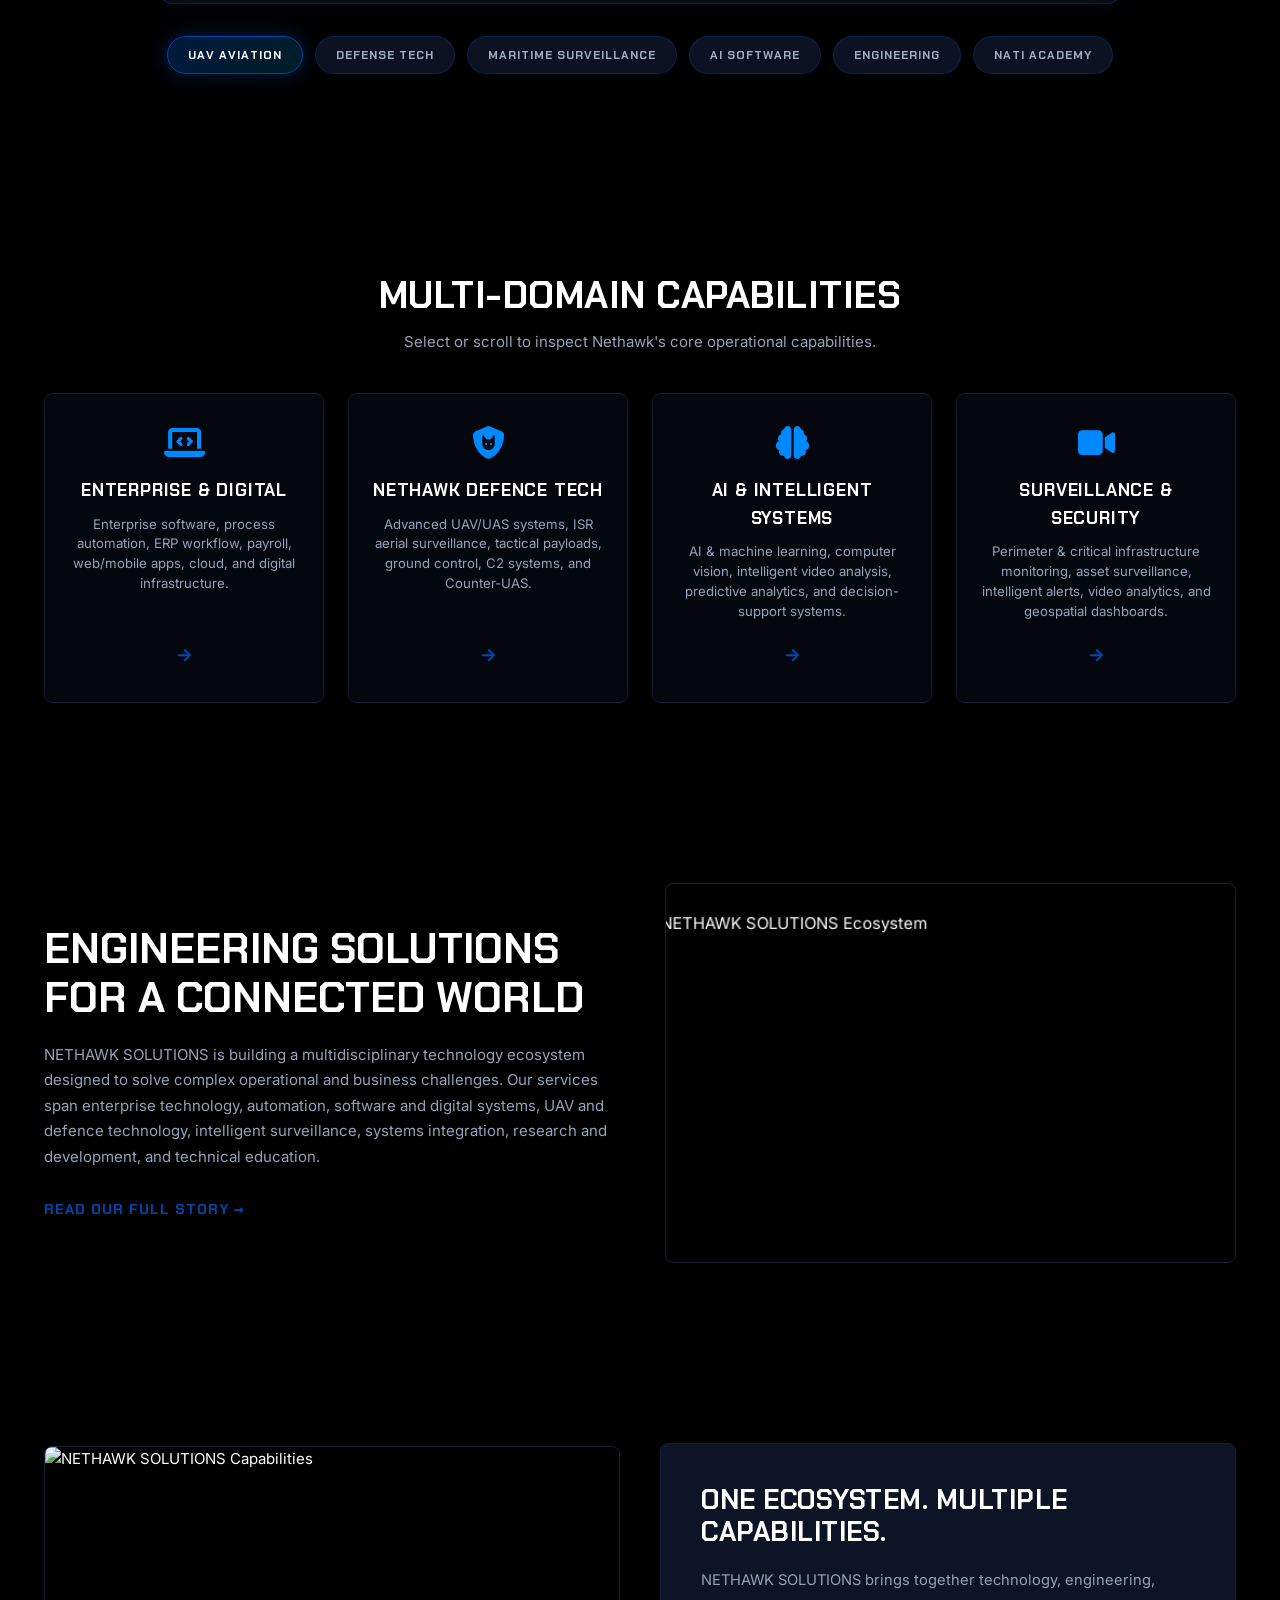
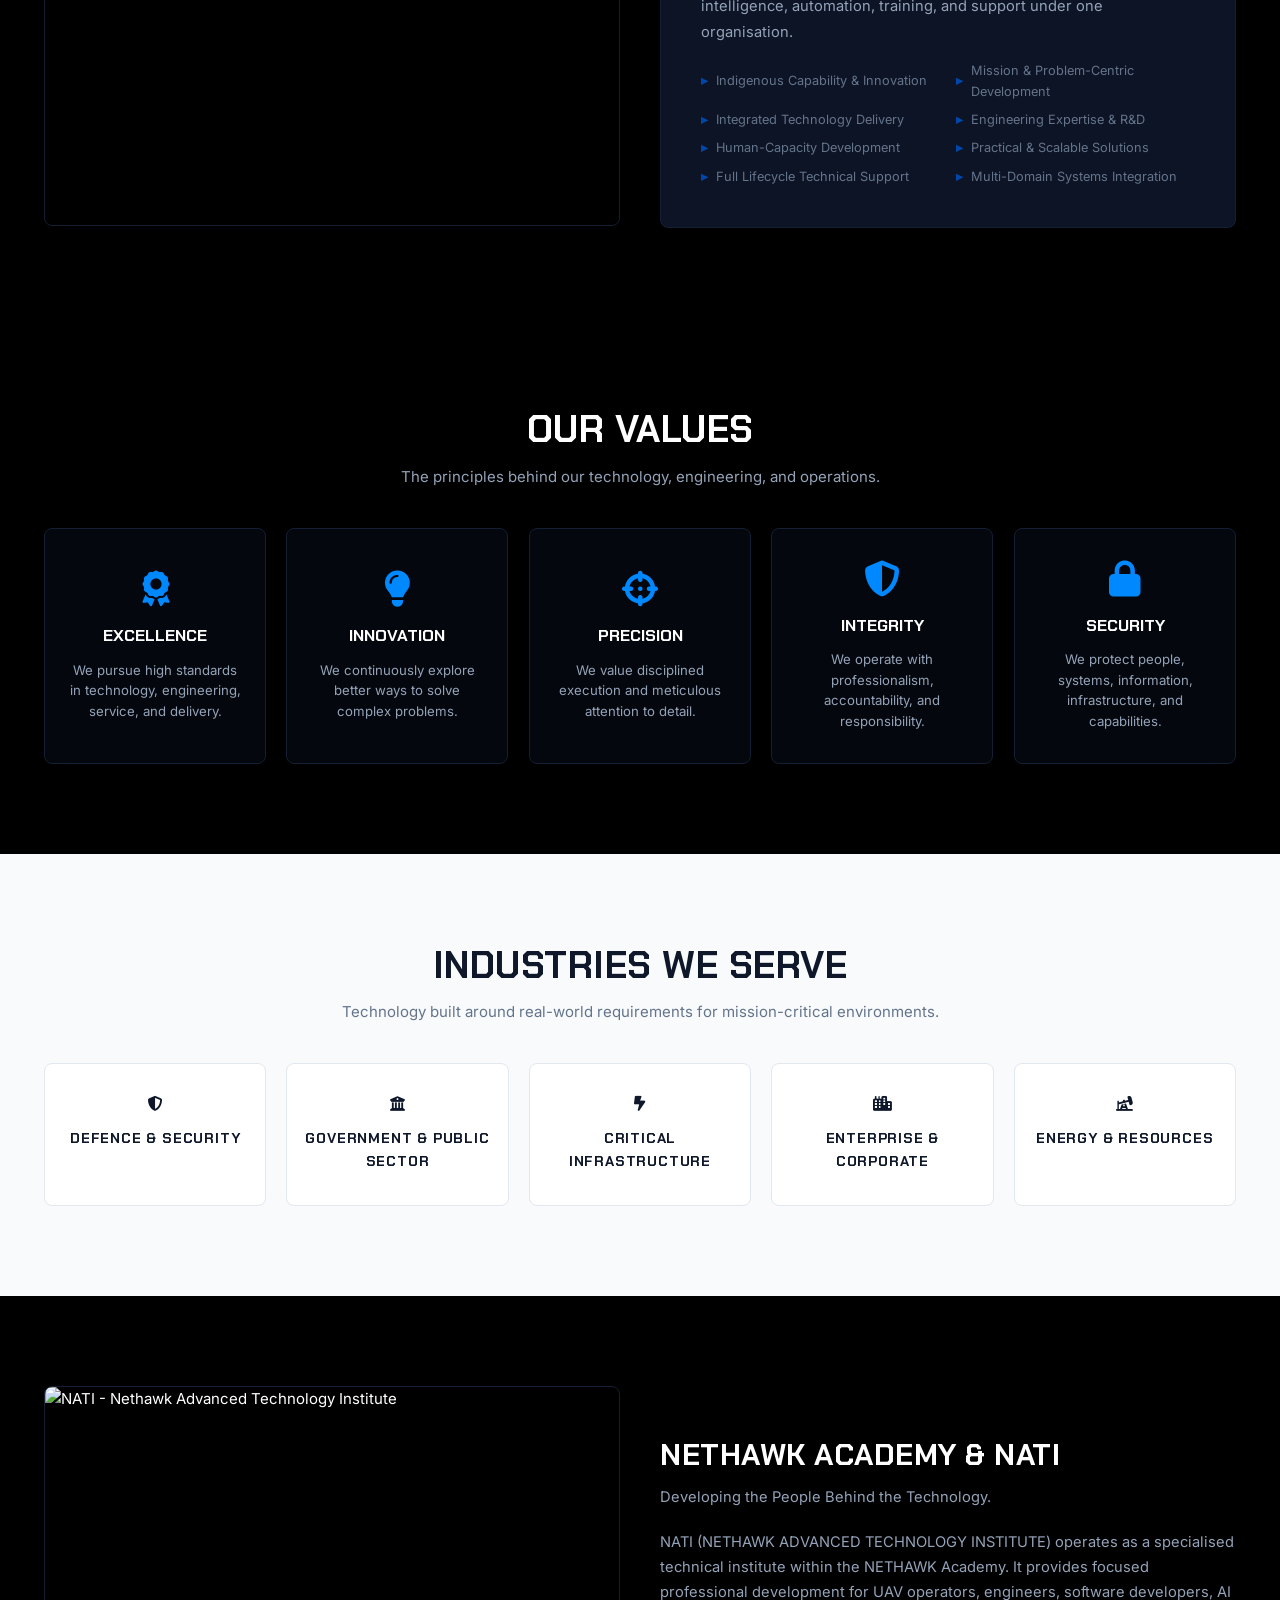
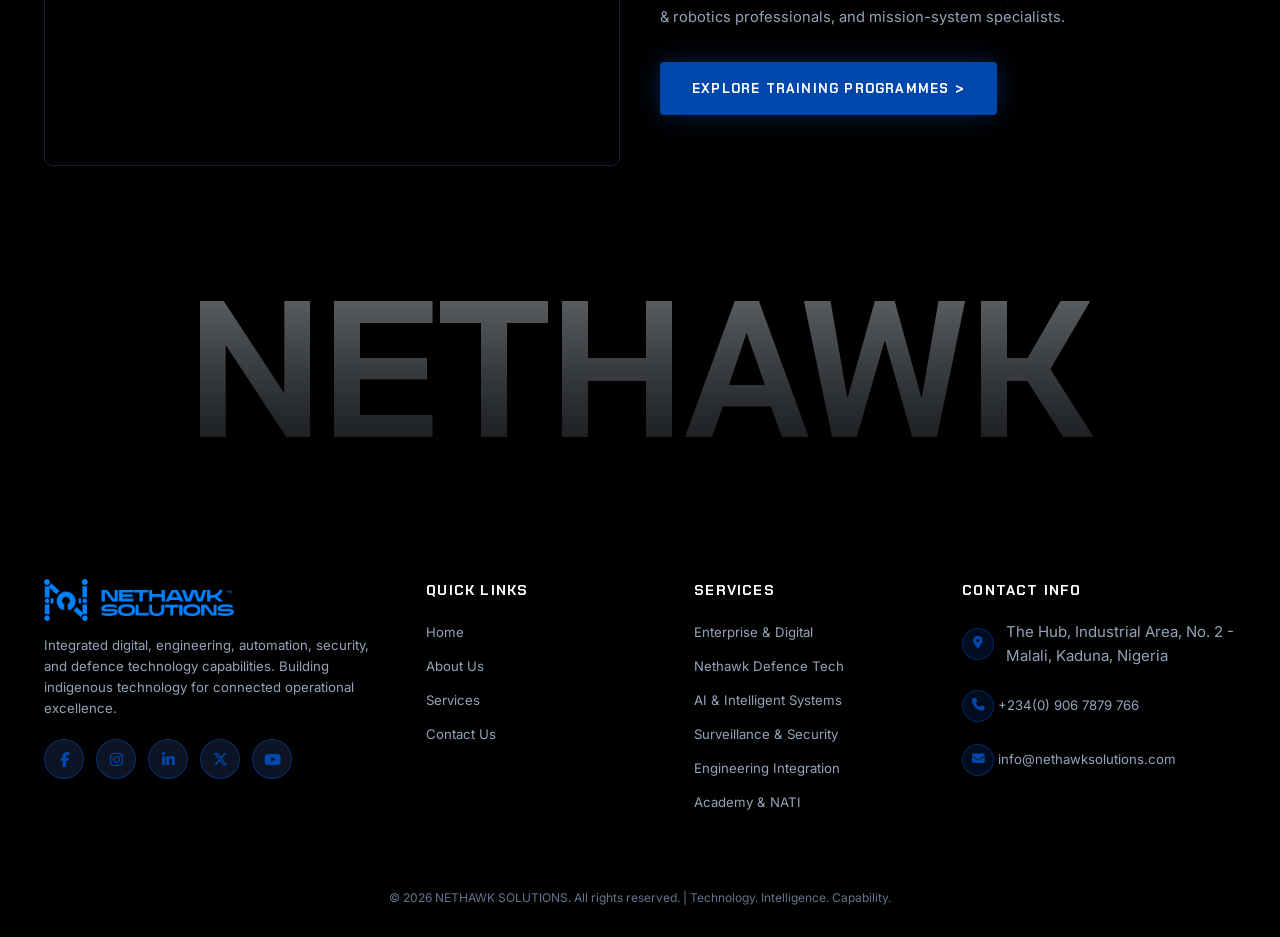
==== commit 5d1dce6d: "Update official Nethawk Solutions office address to The Hub, Industrial Area, No. 2 - Malali, Kaduna" ====
--- a/index.html
+++ b/index.html
@@ -499,7 +499,7 @@
                 <div>
                     <h4 class="footer-col-title">CONTACT INFO</h4>
                     <ul class="footer-links-list footer-contact-info-list">
-                        <li><i class="fa-solid fa-location-dot contact-icon"></i> <span>Abuja & Lagos, Nigeria</span></li>
+                        <li><i class="fa-solid fa-location-dot contact-icon"></i> <span>The Hub, Industrial Area, No. 2 - Malali, Kaduna, Nigeria</span></li>
                         <li><a href="tel:+2349067879766"><i class="fa-solid fa-phone contact-icon"></i> <span>+234(0) 906 7879 766</span></a></li>
                         <li><a href="mailto:info@nethawksolutions.com"><i class="fa-solid fa-envelope contact-icon"></i> <span>info@nethawksolutions.com</span></a></li>
                     </ul>
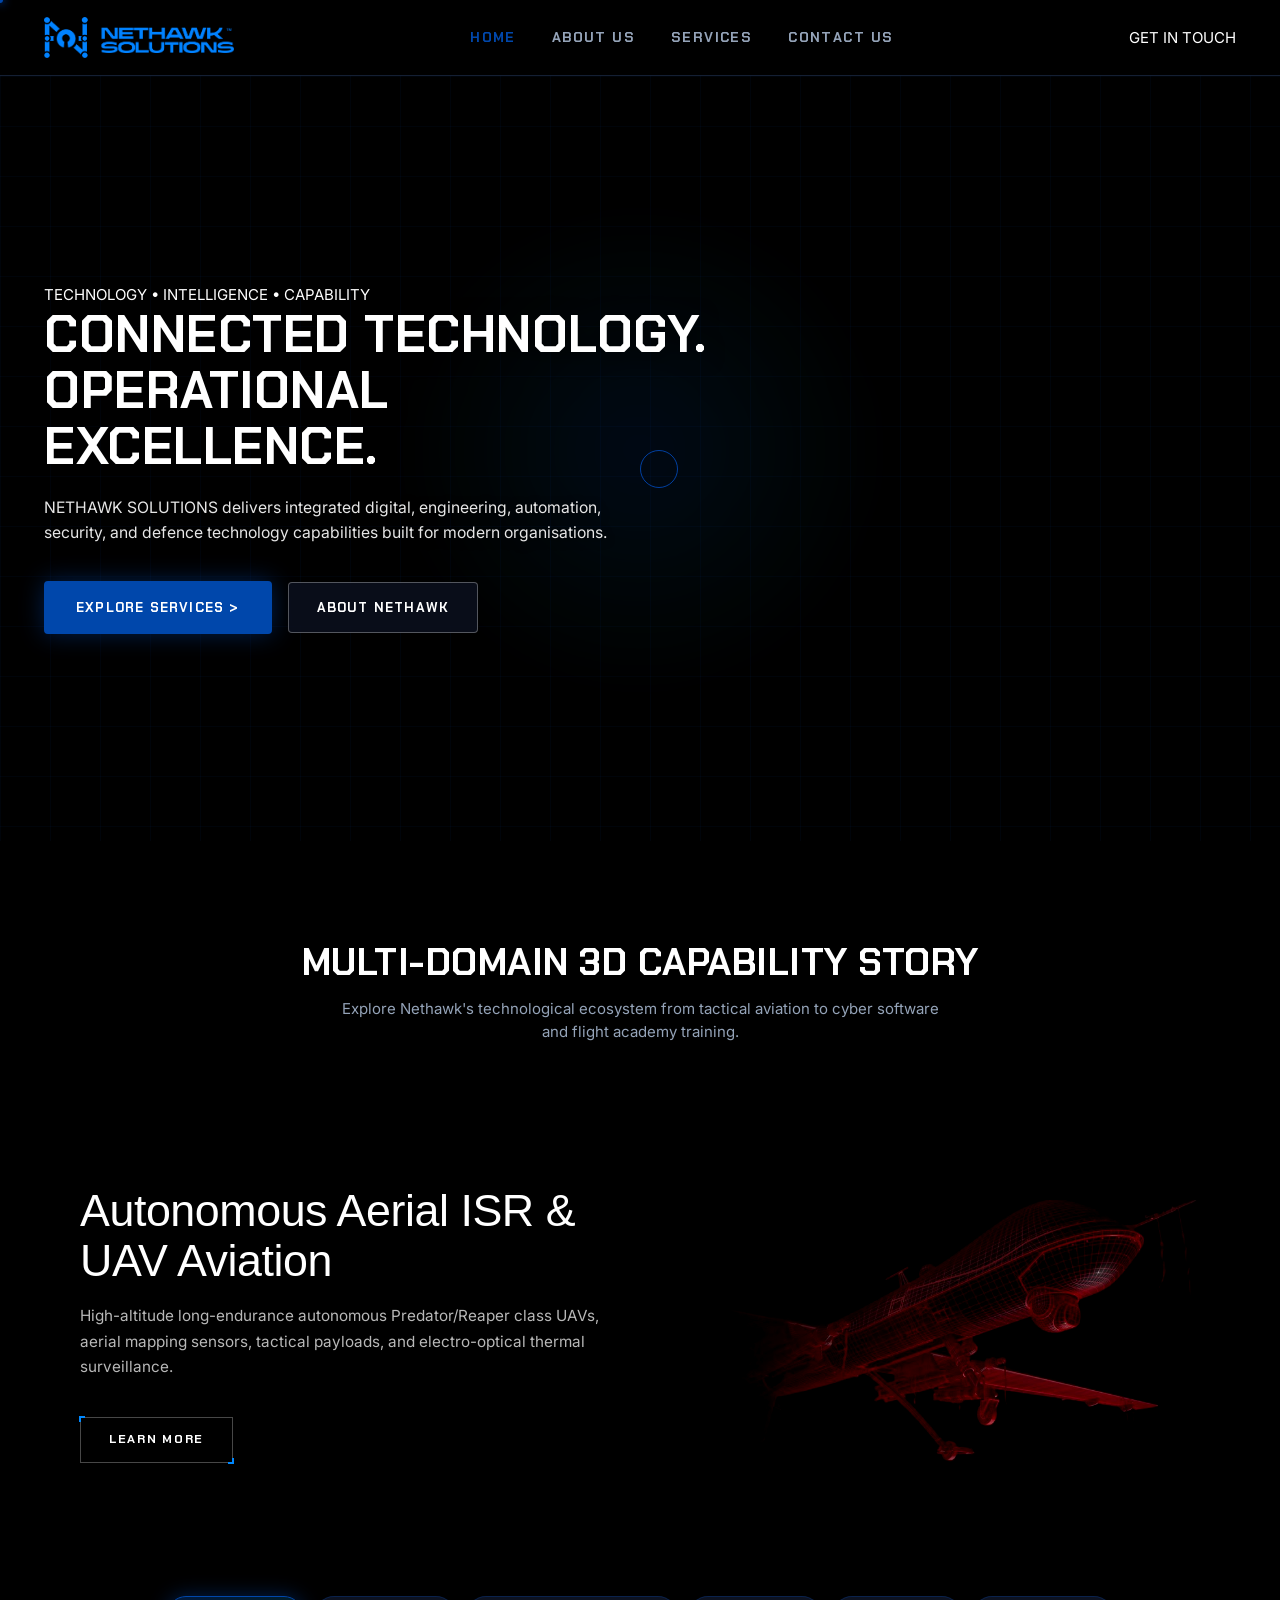
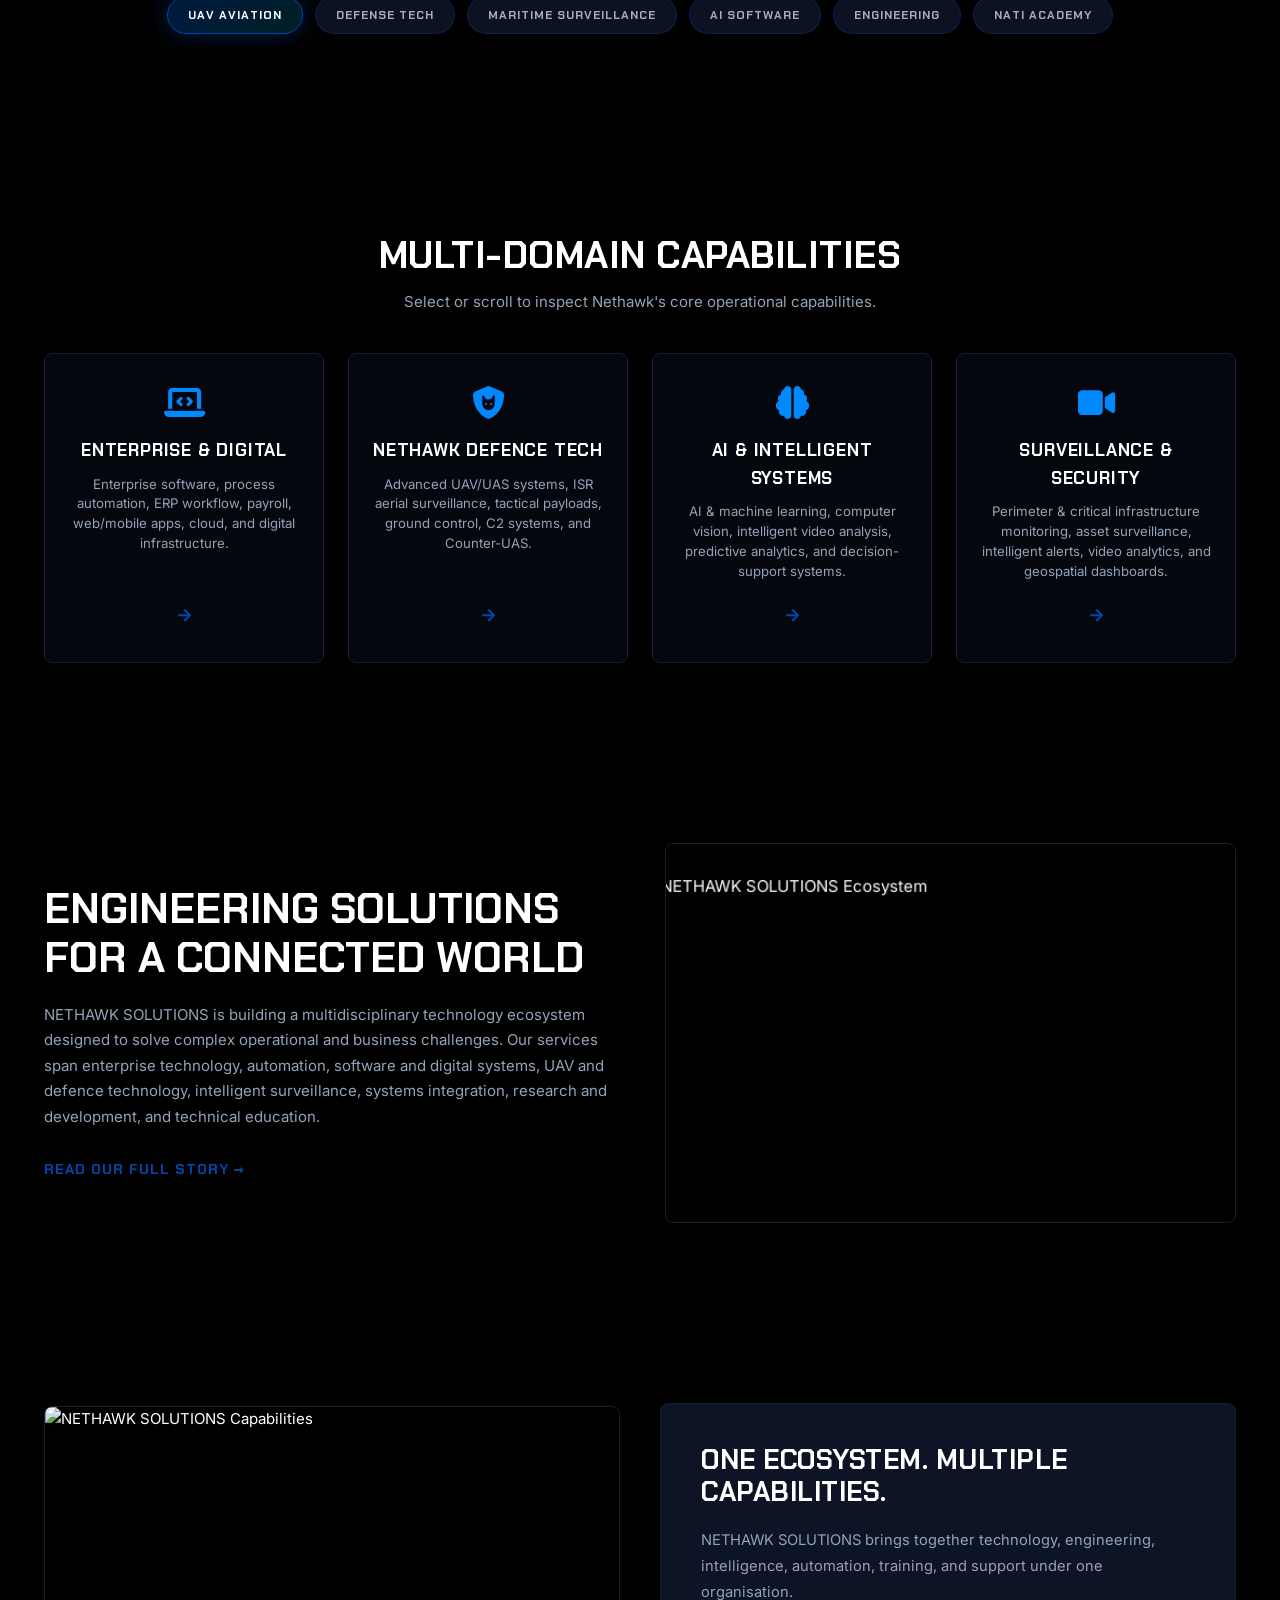
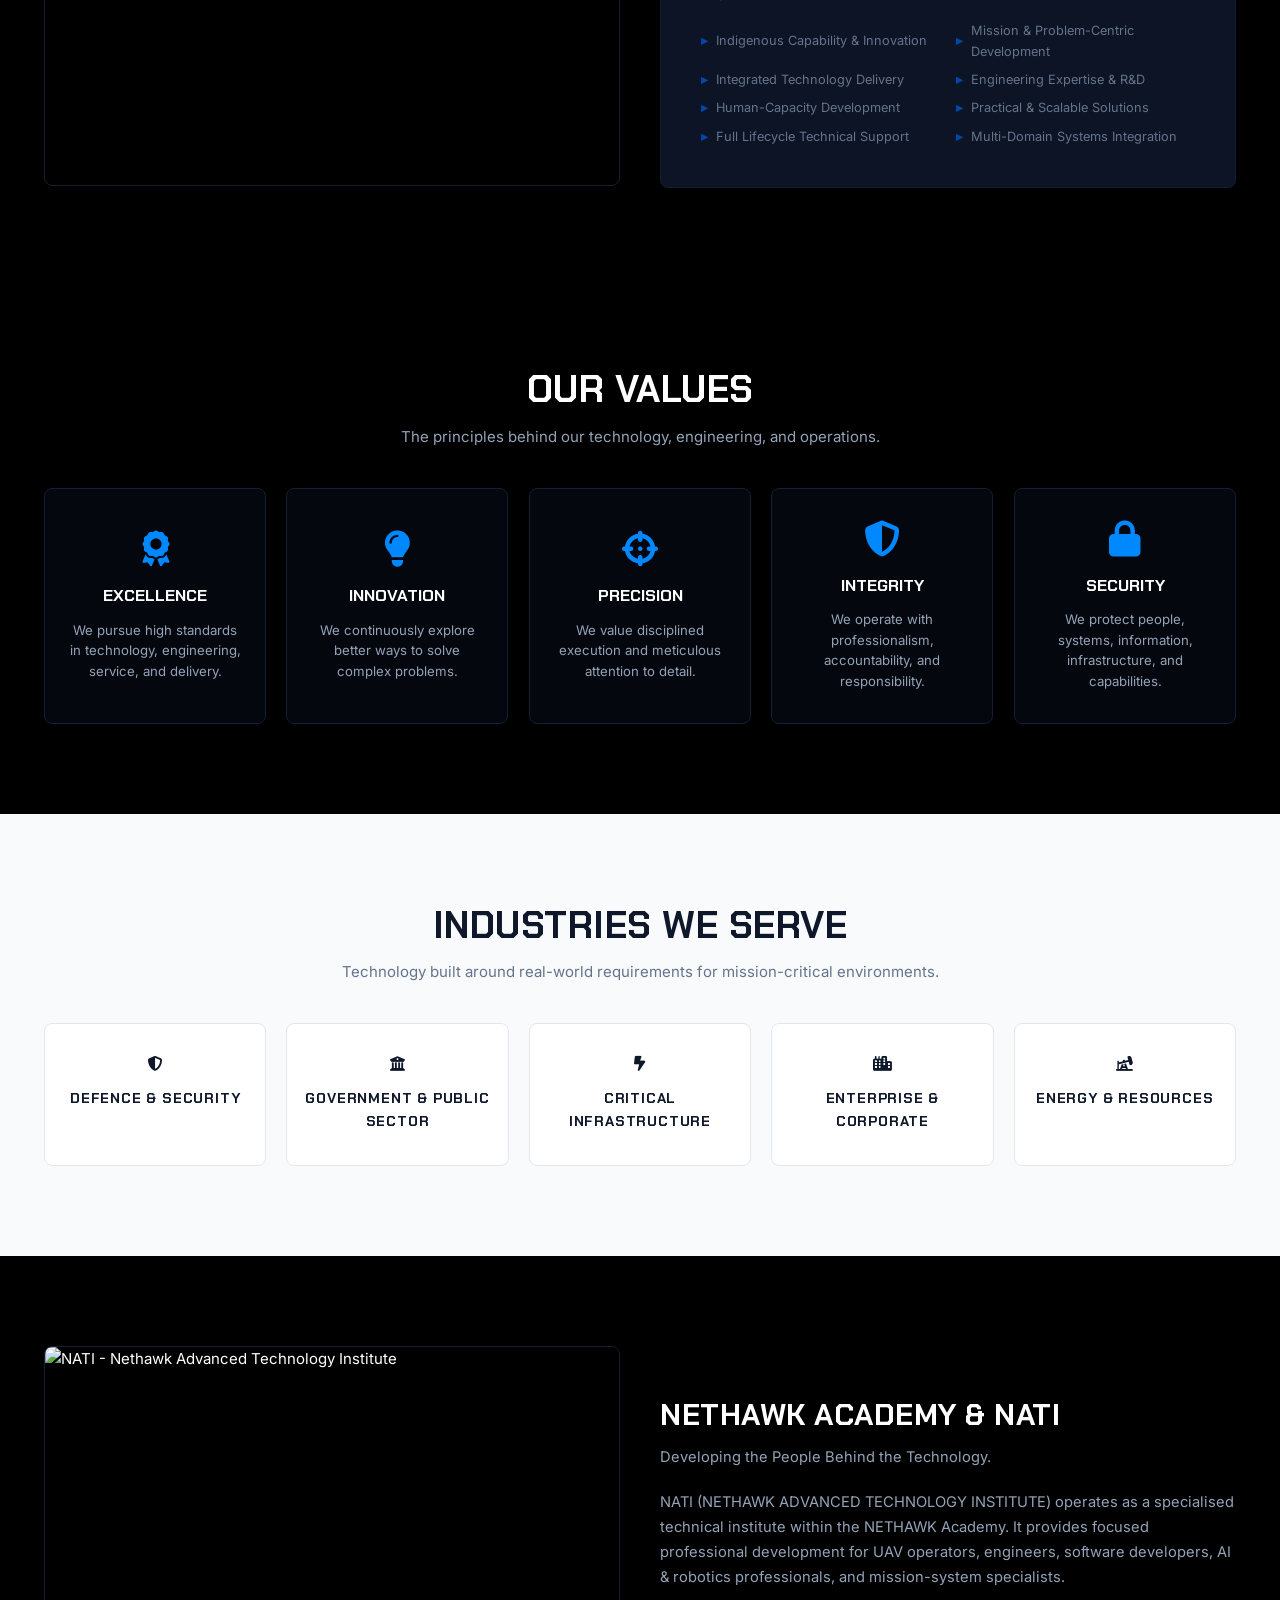
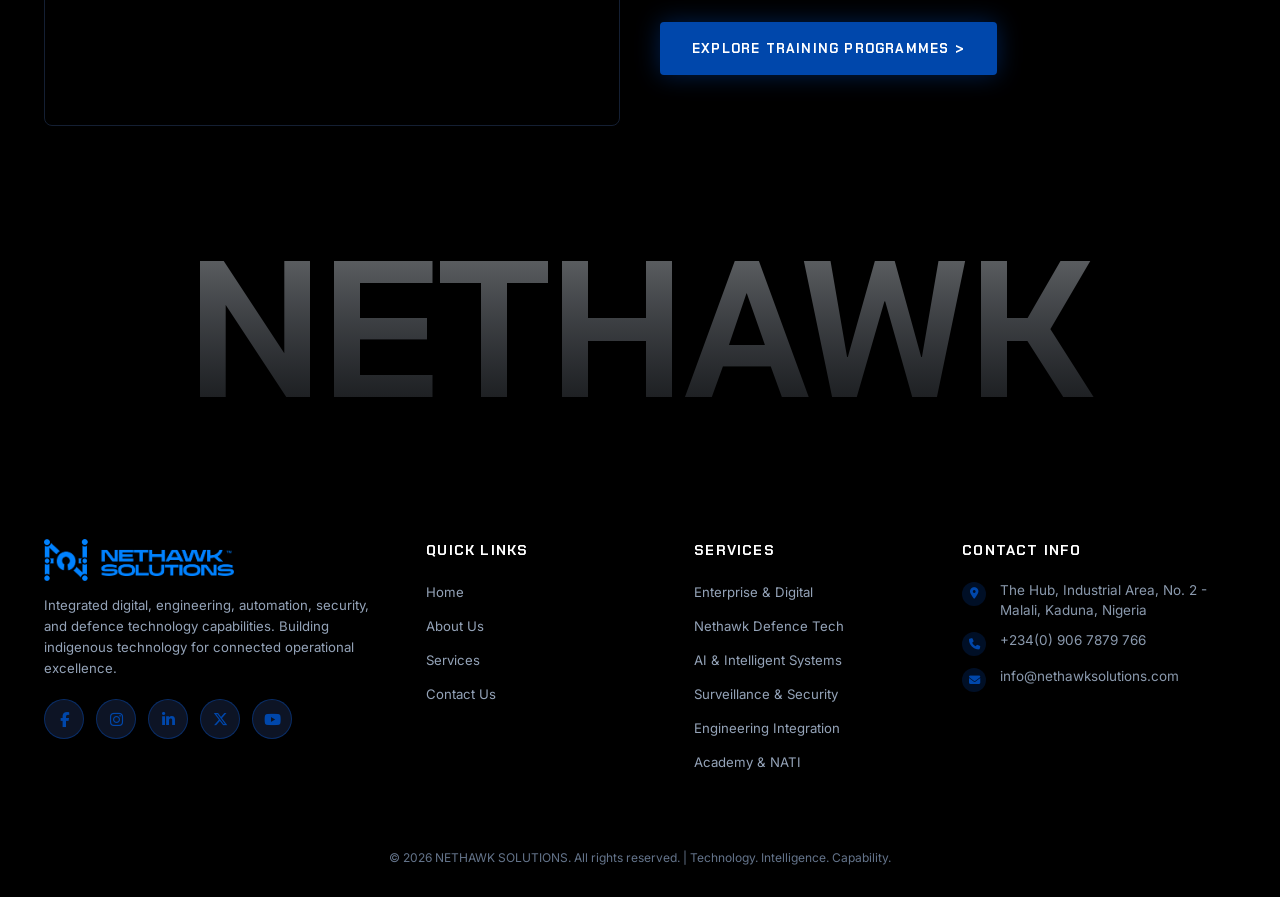
==== commit 61d98b7f: "feat: implement borderless tactical Shield AI layout with seamless media edge-vignette and reticle b" ====
--- a/index.html
+++ b/index.html
@@ -97,15 +97,15 @@
                 <p class="section-subtitle-text">Explore Nethawk's technological ecosystem from tactical aviation to cyber software and flight academy training.</p>
             </div>
 
-            <!-- 3D Perspective Card Stage -->
+            <!-- 3D Perspective Card Stage (Shield AI Borderless Aesthetic) -->
             <div class="showcase-3d-stage">
                 <!-- Card 0: UAV Aviation -->
                 <div class="showcase-3d-card active" data-card="0" data-cursor="INSPECT">
                     <div class="showcase-card-content">
-                        <h3 class="showcase-card-title">01. UAV & AERIAL ISR AVIATION</h3>
+                        <h3 class="showcase-card-title">Autonomous Aerial ISR & UAV Aviation</h3>
                         <p class="showcase-card-desc">High-altitude long-endurance autonomous Predator/Reaper class UAVs, aerial mapping sensors, tactical payloads, and electro-optical thermal surveillance.</p>
                         <div>
-                            <a href="services.html#defence" class="btn-primary-blue" data-cursor="EXPLORE">EXPLORE UAV AVIATION &gt;</a>
+                            <a href="services.html#defence" class="btn-tactical-reticle" data-cursor="EXPLORE">LEARN MORE</a>
                         </div>
                     </div>
                     <div class="showcase-card-media">
@@ -116,10 +116,10 @@
                 <!-- Card 1: Defense Tech -->
                 <div class="showcase-3d-card" data-card="1" data-cursor="INSPECT">
                     <div class="showcase-card-content">
-                        <h3 class="showcase-card-title">02. DEFENSE TECH & ARMORED C2</h3>
+                        <h3 class="showcase-card-title">Defense Tech & Armored C2</h3>
                         <p class="showcase-card-desc">Tactical armored convoy defense platforms, radar threat intelligence, mobile command & control (C2) stations, and Counter-UAS hardware integration.</p>
                         <div>
-                            <a href="services.html#defence" class="btn-glass-outline" data-cursor="EXPLORE">VIEW DEFENSE TECH &gt;</a>
+                            <a href="services.html#defence" class="btn-tactical-reticle" data-cursor="EXPLORE">LEARN MORE</a>
                         </div>
                     </div>
                     <div class="showcase-card-media">
@@ -130,10 +130,10 @@
                 <!-- Card 2: Maritime & Infrastructure -->
                 <div class="showcase-3d-card" data-card="2" data-cursor="INSPECT">
                     <div class="showcase-card-content">
-                        <h3 class="showcase-card-title">03. MARITIME & INFRASTRUCTURE</h3>
+                        <h3 class="showcase-card-title">Maritime Interception & Perimeter Defense</h3>
                         <p class="showcase-card-desc">High-speed stealth interceptor patrol vessels, offshore oil & gas pipeline monitoring, critical infrastructure defense, and coastal perimeter surveillance.</p>
                         <div>
-                            <a href="services.html#surveillance" class="btn-primary-blue" data-cursor="EXPLORE">DISCOVER MARITIME TECH &gt;</a>
+                            <a href="services.html#surveillance" class="btn-tactical-reticle" data-cursor="EXPLORE">LEARN MORE</a>
                         </div>
                     </div>
                     <div class="showcase-card-media">
@@ -144,10 +144,10 @@
                 <!-- Card 3: AI & Software Systems -->
                 <div class="showcase-3d-card" data-card="3" data-cursor="INSPECT">
                     <div class="showcase-card-content">
-                        <h3 class="showcase-card-title">04. AI, DATA & CYBER SOFTWARE</h3>
+                        <h3 class="showcase-card-title">AI, Cyber & Command Systems</h3>
                         <p class="showcase-card-desc">Real-time computer vision analytics, neural network threat classification, enterprise software, automated ERP workflows, and secure command dashboards.</p>
                         <div>
-                            <a href="services.html#ai" class="btn-glass-outline" data-cursor="EXPLORE">LEARN ABOUT AI SOFTWARE &gt;</a>
+                            <a href="services.html#ai" class="btn-tactical-reticle" data-cursor="EXPLORE">LEARN MORE</a>
                         </div>
                     </div>
                     <div class="showcase-card-media">
@@ -158,10 +158,10 @@
                 <!-- Card 4: Engineering & Manufacturing -->
                 <div class="showcase-3d-card" data-card="4" data-cursor="INSPECT">
                     <div class="showcase-card-content">
-                        <h3 class="showcase-card-title">05. PRECISION HARDWARE ENGINEERING</h3>
+                        <h3 class="showcase-card-title">Precision Defense Engineering</h3>
                         <p class="showcase-card-desc">Robotic assembly arms, precision defense hardware fabrication, avionics integration, mechanical prototype engineering, and full lifecycle support.</p>
                         <div>
-                            <a href="services.html#engineering" class="btn-primary-blue" data-cursor="EXPLORE">VIEW ENGINEERING SPECS &gt;</a>
+                            <a href="services.html#engineering" class="btn-tactical-reticle" data-cursor="EXPLORE">LEARN MORE</a>
                         </div>
                     </div>
                     <div class="showcase-card-media">
@@ -172,10 +172,10 @@
                 <!-- Card 5: Training & NATI Academy -->
                 <div class="showcase-3d-card" data-card="5" data-cursor="INSPECT">
                     <div class="showcase-card-content">
-                        <h3 class="showcase-card-title">06. NATI ACADEMY & PILOT TRAINING</h3>
+                        <h3 class="showcase-card-title">NATI Institute & Flight Academy</h3>
                         <p class="showcase-card-desc">Specialized technical institute training BVLOS certified UAV flight operators, defense electronics engineers, robotics specialists, and mission system crews.</p>
                         <div>
-                            <a href="services.html#academy" class="btn-glass-outline" data-cursor="EXPLORE">ENROLL IN ACADEMY &gt;</a>
+                            <a href="services.html#academy" class="btn-tactical-reticle" data-cursor="EXPLORE">LEARN MORE</a>
                         </div>
                     </div>
                     <div class="showcase-card-media">
--- a/assets/css/style.css
+++ b/assets/css/style.css
@@ -1076,25 +1076,41 @@
 /* ==========================================================================
    Subpages Components (Contact Form, Service Cards, NATI Stage)
    ========================================================================== */
+/* Transparent Background Contact Form with Blue Outline */
 .contact-section {
-  padding: 80px 0;
-  background-color: var(--color-dark-surface);
+  padding: 90px 0;
+  background: transparent;
+  position: relative;
 }
 
 .contact-form-wrap {
-  max-width: 800px;
+  max-width: 840px;
   margin: 0 auto;
-  background: var(--color-dark-card);
-  border: 1px solid var(--color-dark-border);
-  padding: 40px;
-  border-radius: var(--radius-md);
-  box-shadow: var(--shadow-card);
+  background: rgba(0, 0, 0, 0.4);
+  backdrop-filter: blur(20px);
+  -webkit-backdrop-filter: blur(20px);
+  border: 1px solid rgba(0, 102, 255, 0.5);
+  padding: 48px;
+  border-radius: 20px;
+  box-shadow: 
+    0 30px 60px rgba(0, 0, 0, 0.85),
+    inset 0 1px 0 rgba(255, 255, 255, 0.12);
+  position: relative;
+  z-index: 2;
+  transition: all 0.4s cubic-bezier(0.4, 0, 0.2, 1);
+}
+
+.contact-form-wrap:hover {
+  border-color: rgba(0, 102, 255, 0.85);
+  box-shadow: 
+    0 35px 70px rgba(0, 0, 0, 0.95),
+    inset 0 1px 0 rgba(255, 255, 255, 0.2);
 }
 
 .form-grid {
   display: grid;
   grid-template-columns: 1fr 1fr;
-  gap: 20px;
+  gap: 22px;
 }
 
 .form-group.full-width {
@@ -1103,42 +1119,93 @@
 
 .form-control {
   width: 100%;
-  background-color: var(--color-dark-bg);
-  border: 1px solid var(--color-dark-border);
-  color: var(--color-text-white);
-  padding: 14px 18px;
-  border-radius: var(--radius-sm);
+  background: rgba(255, 255, 255, 0.04);
+  backdrop-filter: blur(12px);
+  -webkit-backdrop-filter: blur(12px);
+  border: 1px solid rgba(0, 102, 255, 0.25);
+  color: #ffffff;
+  padding: 16px 20px;
+  border-radius: 12px;
   font-family: var(--font-body);
   font-size: 0.95rem;
-  transition: var(--transition);
+  transition: all 0.3s cubic-bezier(0.4, 0, 0.2, 1);
+  box-shadow: inset 0 2px 4px rgba(0, 0, 0, 0.4);
+}
+
+.form-control::placeholder {
+  color: rgba(255, 255, 255, 0.45);
+  font-weight: 400;
+}
+
+.form-control:hover {
+  border-color: rgba(0, 102, 255, 0.55);
+  background: rgba(255, 255, 255, 0.06);
 }
 
 .form-control:focus {
   outline: none;
-  border-color: var(--color-blue-primary);
-  box-shadow: 0 0 10px rgba(0, 102, 255, 0.3);
+  background: rgba(255, 255, 255, 0.08);
+  border-color: var(--color-blue-primary, #0066ff);
+  box-shadow: 
+    0 0 20px rgba(0, 102, 255, 0.45),
+    inset 0 1px 2px rgba(255, 255, 255, 0.2);
+  transform: translateY(-1px);
 }
 
 textarea.form-control {
-  min-height: 140px;
+  min-height: 150px;
   resize: vertical;
 }
 
 .form-checkbox-group {
   display: flex;
   align-items: center;
-  gap: 20px;
+  gap: 14px 20px;
   flex-wrap: wrap;
-  padding: 8px 0;
+  padding: 12px 0 4px 0;
 }
 
 .checkbox-label {
   display: inline-flex;
   align-items: center;
-  gap: 8px;
+  gap: 10px;
   font-size: 0.9rem;
-  color: var(--color-text-dim);
+  color: rgba(255, 255, 255, 0.75);
   cursor: pointer;
+  padding: 8px 14px;
+  border-radius: 8px;
+  background: rgba(255, 255, 255, 0.04);
+  border: 1px solid rgba(0, 102, 255, 0.25);
+  transition: all 0.3s ease;
+  user-select: none;
+}
+
+.checkbox-label:hover {
+  background: rgba(0, 102, 255, 0.15);
+  border-color: rgba(0, 102, 255, 0.6);
+  color: #ffffff;
+}
+
+.checkbox-label input[type="checkbox"] {
+  accent-color: var(--color-blue-primary, #0066ff);
+  width: 16px;
+  height: 16px;
+  cursor: pointer;
+}
+
+.contact-form-wrap button[type="submit"] {
+  background: #ffffff;
+  color: #000000;
+  border: 1px solid #ffffff;
+  font-weight: 800;
+  box-shadow: 0 4px 20px rgba(255, 255, 255, 0.25);
+  transition: all 0.3s cubic-bezier(0.4, 0, 0.2, 1);
+}
+
+.contact-form-wrap button[type="submit"]:hover {
+  background: rgba(255, 255, 255, 0.9);
+  box-shadow: 0 0 30px rgba(255, 255, 255, 0.45);
+  transform: translateY(-2px);
 }
 
 .solution-finder-card {
@@ -1573,29 +1640,60 @@
   box-shadow: 0 0 18px rgba(0, 102, 255, 0.6);
 }
 
+.footer-contact-info-list {
+  display: flex;
+  flex-direction: column;
+  gap: 16px;
+}
+
 .footer-contact-info-list li {
   display: flex;
-  align-items: center;
-  gap: 12px;
-  margin-bottom: 12px;
+  align-items: flex-start;
+  gap: 14px;
+  width: 100%;
+  margin-bottom: 0;
+}
+
+.footer-contact-info-list li a {
+  display: flex;
+  align-items: flex-start;
+  gap: 14px;
+  width: 100%;
+  color: var(--color-slate-gray, #8a99ad);
+  text-decoration: none;
+  transition: color 0.3s ease;
+}
+
+.footer-contact-info-list li a:hover {
+  color: #ffffff;
 }
 
 .footer-contact-info-list .contact-icon {
-  width: 32px;
-  height: 32px;
+  width: 24px;
+  height: 24px;
   border-radius: 50%;
-  background: rgba(0, 102, 255, 0.12);
-  border: 1px solid rgba(0, 102, 255, 0.3);
+  background: rgba(0, 102, 255, 0.15);
+  border: none !important;
   display: inline-flex;
   align-items: center;
   justify-content: center;
   color: var(--color-blue-primary, #0066ff);
-  font-size: 0.85rem;
+  font-size: 0.75rem;
   flex-shrink: 0;
+  margin-top: 2px;
   transition: all 0.3s ease;
 }
 
-.footer-contact-info-list li:hover .contact-icon {
+.footer-contact-info-list span {
+  flex: 1;
+  font-size: 0.9rem;
+  line-height: 1.5;
+  color: var(--color-slate-gray, #8a99ad);
+  word-break: break-word;
+}
+
+.footer-contact-info-list li:hover .contact-icon,
+.footer-contact-info-list a:hover .contact-icon {
   background: var(--color-blue-primary, #0066ff);
   color: #ffffff;
   box-shadow: 0 0 10px rgba(0, 102, 255, 0.5);
@@ -2104,8 +2202,8 @@
 .showcase-3d-stage {
   position: relative;
   width: 100%;
-  max-width: 1100px;
-  height: 520px;
+  max-width: 1200px;
+  min-height: 520px;
   margin: 40px auto 0 auto;
   perspective: 1400px;
   z-index: 2;
@@ -2117,21 +2215,22 @@
 .showcase-3d-card {
   position: absolute;
   width: 100%;
-  max-width: 960px;
+  max-width: 1140px;
   height: 100%;
-  background: rgba(0, 0, 0, 0.95);
-  border: 1px solid rgba(0, 102, 255, 0.35);
-  border-radius: var(--radius-lg);
-  backdrop-filter: blur(20px);
-  -webkit-backdrop-filter: blur(20px);
-  box-shadow: 0 30px 80px rgba(0, 0, 0, 0.85), 0 0 45px rgba(0, 102, 255, 0.18);
+  background: transparent !important;
+  border: none !important;
+  border-radius: 0 !important;
+  backdrop-filter: none !important;
+  -webkit-backdrop-filter: none !important;
+  box-shadow: none !important;
   display: grid;
   grid-template-columns: 1.1fr 1fr;
-  overflow: hidden;
+  gap: 48px;
+  overflow: visible;
   opacity: 0;
-  transform: rotateY(45deg) translateZ(-200px) scale(0.85);
+  transform: rotateY(15deg) translateZ(-80px) scale(0.92);
   pointer-events: none;
-  transition: transform 0.85s cubic-bezier(0.16, 1, 0.3, 1), opacity 0.85s ease, border-color 0.4s ease;
+  transition: transform 0.85s cubic-bezier(0.16, 1, 0.3, 1), opacity 0.85s ease;
 }
 
 .showcase-3d-card.active {
@@ -2142,10 +2241,11 @@
 }
 
 .showcase-card-content {
-  padding: 44px 48px;
+  padding: 20px 10px;
   display: flex;
   flex-direction: column;
   justify-content: center;
+  text-align: left;
   z-index: 2;
 }
 
@@ -2154,39 +2254,110 @@
 }
 
 .showcase-card-title {
-  font-family: var(--font-heading);
-  font-size: clamp(1.8rem, 3vw, 2.4rem);
-  font-weight: 800;
-  color: var(--color-text-white);
-  line-height: 1.15;
-  margin-bottom: 16px;
-  text-transform: uppercase;
+  font-family: var(--font-heading), 'Inter', sans-serif;
+  font-size: clamp(2rem, 3.5vw, 3.2rem);
+  font-weight: 500;
+  color: #ffffff;
+  line-height: 1.12;
+  margin-bottom: 20px;
+  letter-spacing: -0.01em;
+  text-transform: none;
 }
 
 .showcase-card-desc {
-  font-size: 0.92rem;
-  color: var(--color-text-dim);
-  line-height: 1.6;
-  margin-bottom: 28px;
+  font-size: 1.02rem;
+  color: rgba(255, 255, 255, 0.72);
+  line-height: 1.65;
+  margin-bottom: 32px;
+  max-width: 520px;
 }
 
 .showcase-card-media {
   position: relative;
+  width: 100%;
+  height: 480px;
+  background: transparent !important;
+  border: none !important;
+  box-shadow: none !important;
+  border-radius: 0 !important;
   overflow: hidden;
-  border-left: 1px solid rgba(0, 102, 255, 0.2);
+  display: flex;
+  align-items: center;
+  justify-content: center;
+  mask-image: radial-gradient(circle at center, rgba(0, 0, 0, 1) 50%, rgba(0, 0, 0, 0) 95%);
+  -webkit-mask-image: radial-gradient(circle at center, rgba(0, 0, 0, 1) 50%, rgba(0, 0, 0, 0) 95%);
 }
 
 .showcase-card-media img,
 .showcase-card-media video {
   width: 100%;
   height: 100%;
-  object-fit: cover;
-  transition: transform 0.8s ease;
+  object-fit: contain;
+  transition: transform 0.8s cubic-bezier(0.16, 1, 0.3, 1);
+  filter: contrast(1.1) brightness(1.05);
 }
 
 .showcase-3d-card:hover .showcase-card-media img,
 .showcase-3d-card:hover .showcase-card-media video {
-  transform: scale(1.08);
+  transform: scale(1.06);
+}
+
+/* Tactical Reticle Button (Shield AI Style) */
+.btn-tactical-reticle {
+  display: inline-flex;
+  align-items: center;
+  justify-content: center;
+  padding: 12px 28px;
+  background: transparent;
+  color: #ffffff;
+  font-family: var(--font-heading), 'Inter', sans-serif;
+  font-size: 0.82rem;
+  font-weight: 700;
+  letter-spacing: 0.14em;
+  text-transform: uppercase;
+  position: relative;
+  border: 1px solid rgba(255, 255, 255, 0.28);
+  transition: all 0.3s ease;
+  user-select: none;
+  text-decoration: none;
+  margin-top: 10px;
+}
+
+.btn-tactical-reticle::before,
+.btn-tactical-reticle::after {
+  content: '';
+  position: absolute;
+  width: 6px;
+  height: 6px;
+  border-color: #0088FF;
+  border-style: solid;
+  transition: all 0.3s ease;
+}
+
+.btn-tactical-reticle::before {
+  top: -2px;
+  left: -2px;
+  border-width: 2px 0 0 2px;
+}
+
+.btn-tactical-reticle::after {
+  bottom: -2px;
+  right: -2px;
+  border-width: 0 2px 2px 0;
+}
+
+.btn-tactical-reticle:hover {
+  color: #ffffff;
+  background: rgba(0, 102, 255, 0.15);
+  border-color: #0088FF;
+  box-shadow: 0 0 25px rgba(0, 102, 255, 0.45);
+}
+
+.btn-tactical-reticle:hover::before,
+.btn-tactical-reticle:hover::after {
+  width: calc(100% + 4px);
+  height: calc(100% + 4px);
+  border-color: #0088FF;
 }
 
 .showcase-controls-bar {
@@ -2431,18 +2602,15 @@
 }
 
 .showcase-3d-card {
-  display: none;
-  grid-template-columns: 1.1fr 1fr;
-  gap: 32px;
-  background: rgba(10, 15, 25, 0.85);
-  border: 1px solid rgba(0, 102, 255, 0.25);
-  border-radius: 12px;
-  padding: 40px;
-  backdrop-filter: blur(12px);
-  box-shadow: 0 20px 50px rgba(0, 0, 0, 0.6), 0 0 30px rgba(0, 102, 255, 0.1);
+  background: transparent !important;
+  border: none !important;
+  border-radius: 0 !important;
+  padding: 0 !important;
+  backdrop-filter: none !important;
+  box-shadow: none !important;
   transform-style: preserve-3d;
-  transition: transform 0.15s ease-out, border-color 0.3s ease, box-shadow 0.3s ease;
-  overflow: hidden;
+  transition: transform 0.15s ease-out;
+  overflow: visible;
 }
 
 .showcase-3d-card.active {
@@ -2466,39 +2634,43 @@
   flex-direction: column;
   justify-content: center;
   z-index: 2;
+  text-align: left;
 }
 
 .showcase-card-title {
   font-family: var(--font-heading, 'Inter', sans-serif);
-  font-size: 1.8rem;
-  font-weight: 800;
+  font-size: clamp(2rem, 3.5vw, 3.2rem);
+  font-weight: 500;
   color: #ffffff;
-  margin-bottom: 14px;
-  letter-spacing: 0.5px;
+  margin-bottom: 18px;
+  letter-spacing: -0.01em;
 }
 
 .showcase-card-desc {
-  font-size: 0.95rem;
+  font-size: 1.02rem;
   line-height: 1.65;
-  color: var(--color-slate-gray, #8a99ad);
-  margin-bottom: 24px;
+  color: rgba(255, 255, 255, 0.72);
+  margin-bottom: 28px;
 }
 
 .showcase-card-media {
   position: relative;
-  border-radius: 8px;
+  border-radius: 0 !important;
   overflow: hidden;
-  border: 1px solid rgba(0, 102, 255, 0.3);
-  background: #000000;
+  border: none !important;
+  background: transparent !important;
+  box-shadow: none !important;
   display: flex;
   align-items: center;
   justify-content: center;
+  mask-image: radial-gradient(circle at center, rgba(0, 0, 0, 1) 50%, rgba(0, 0, 0, 0) 95%);
+  -webkit-mask-image: radial-gradient(circle at center, rgba(0, 0, 0, 1) 50%, rgba(0, 0, 0, 0) 95%);
 }
 
 .showcase-card-media img {
   width: 100%;
   height: 100%;
-  object-fit: cover;
+  object-fit: contain;
   transition: transform 0.6s cubic-bezier(0.25, 1, 0.5, 1);
 }
 
@@ -2650,16 +2822,26 @@
   opacity: 1;
 }
 
-/* Split Line Masks for Headlines */
-.trionn-line-mask {
-  display: block;
+/* 3D Character Perspective Word Masks */
+.trionn-word-mask {
+  display: inline-block;
   overflow: hidden;
-  position: relative;
-}
-
-.trionn-line-content {
-  display: block;
+  vertical-align: top;
+  perspective: 800px;
+  line-height: 1.1;
+  padding-bottom: 0.05em;
+}
+
+.trionn-word {
+  display: inline-flex;
+  transform-style: preserve-3d;
+}
+
+.trionn-kinetic-char {
+  display: inline-block;
   will-change: transform, opacity;
+  transform-origin: 50% 100%;
+  backface-visibility: hidden;
 }
 
 @media (max-width: 992px) {
@@ -2674,3 +2856,4 @@
 
 
 
+
